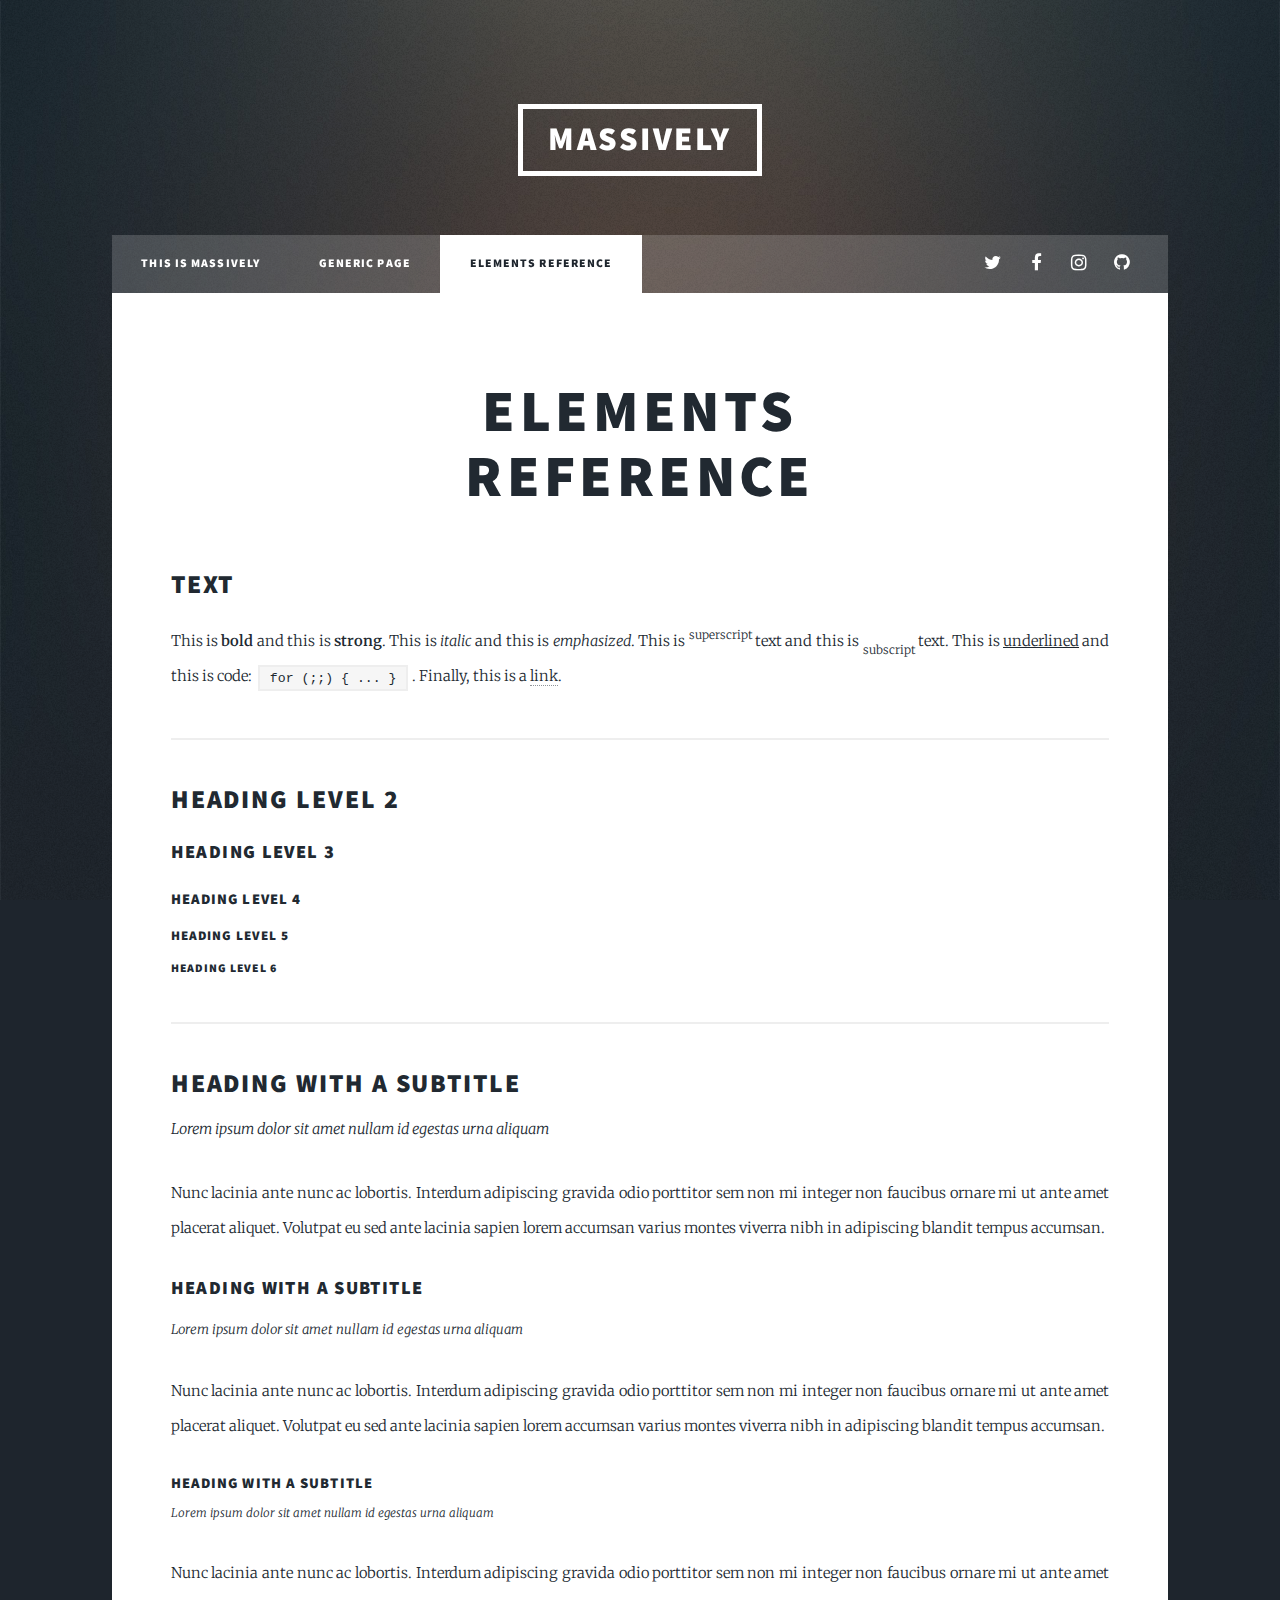
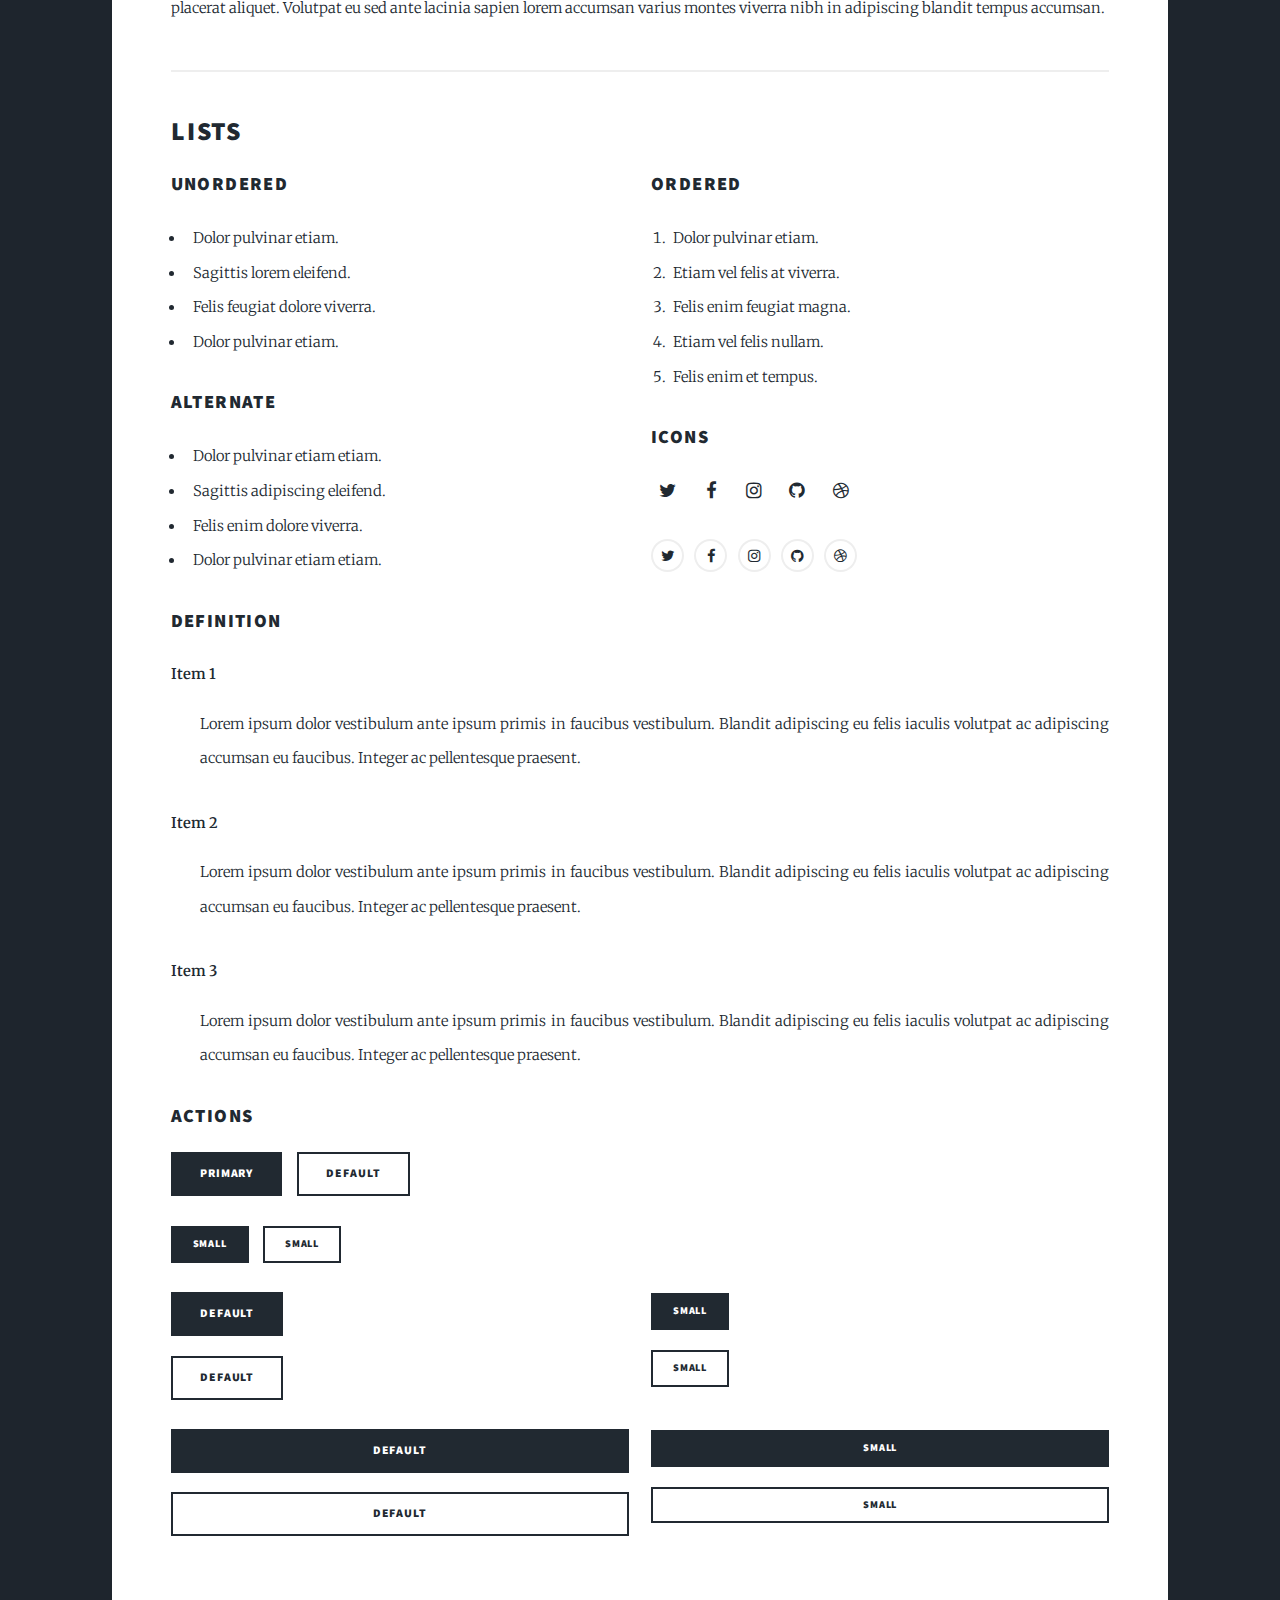
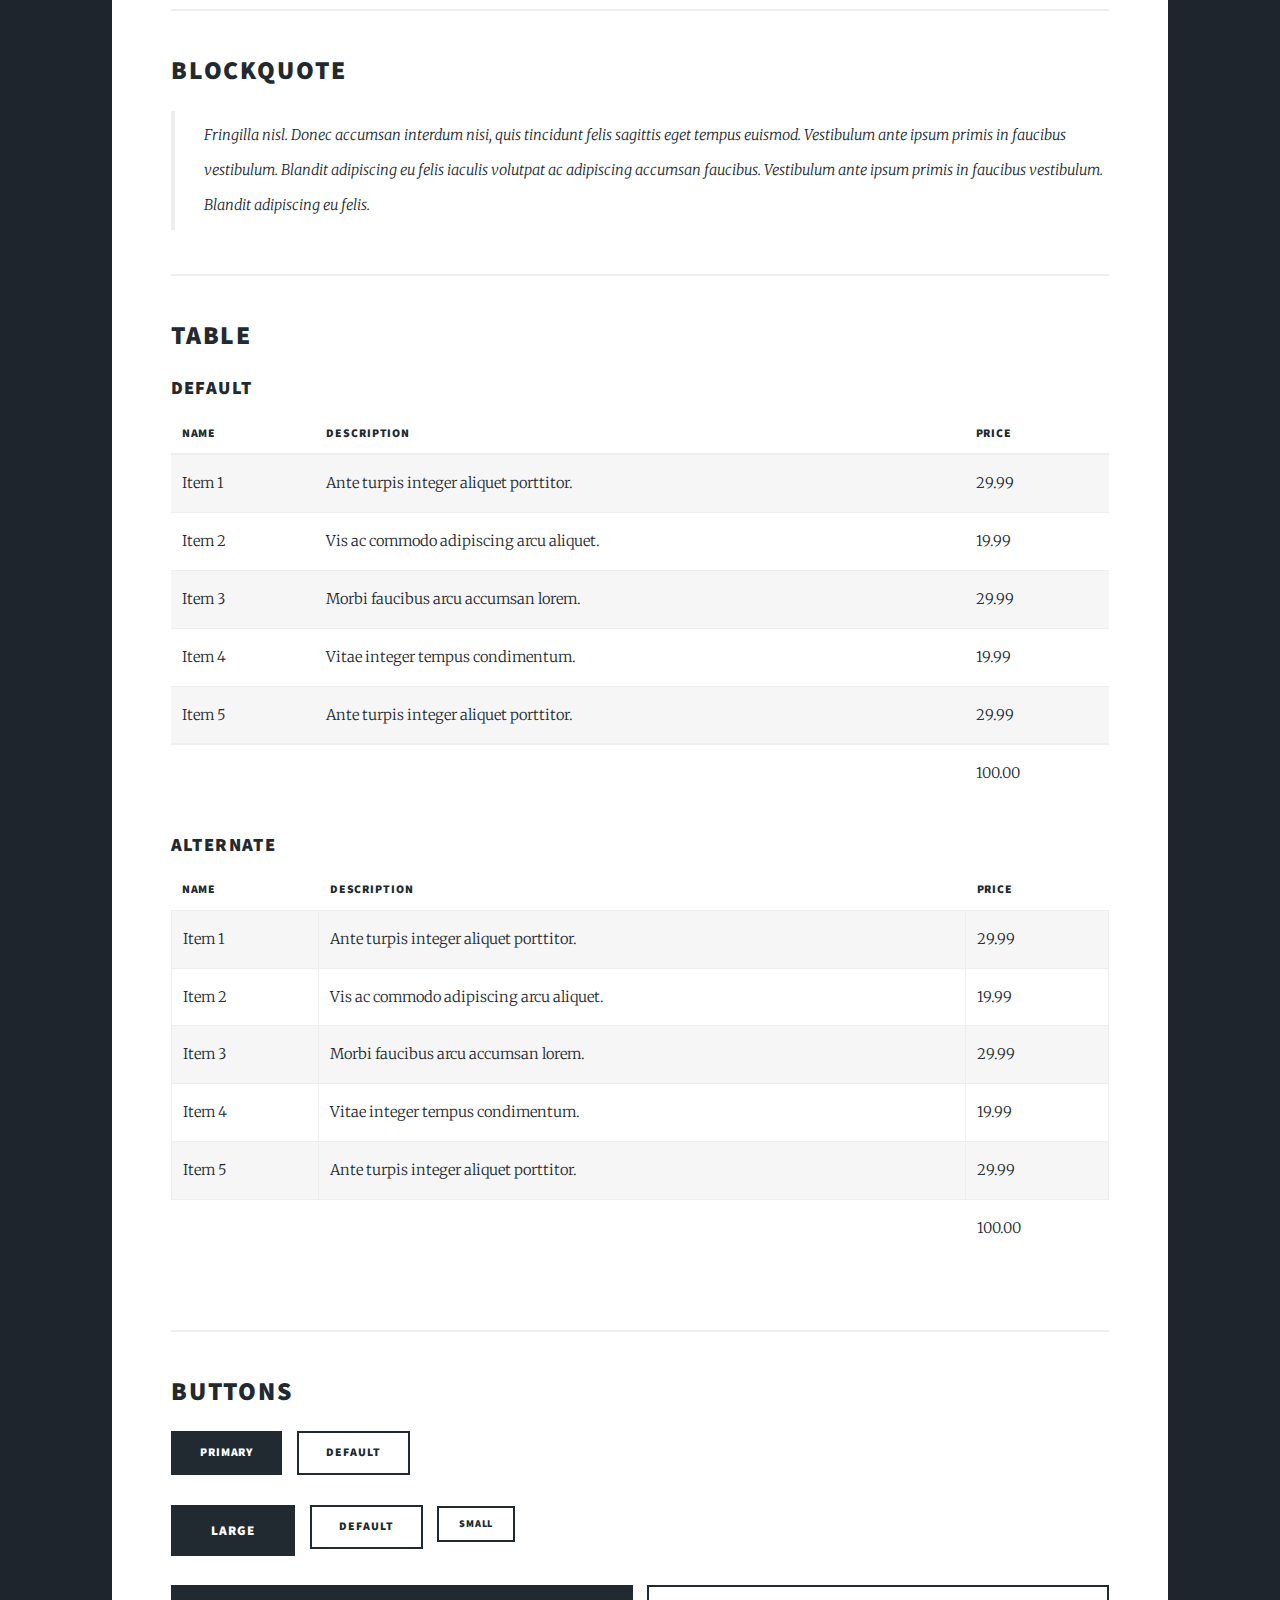
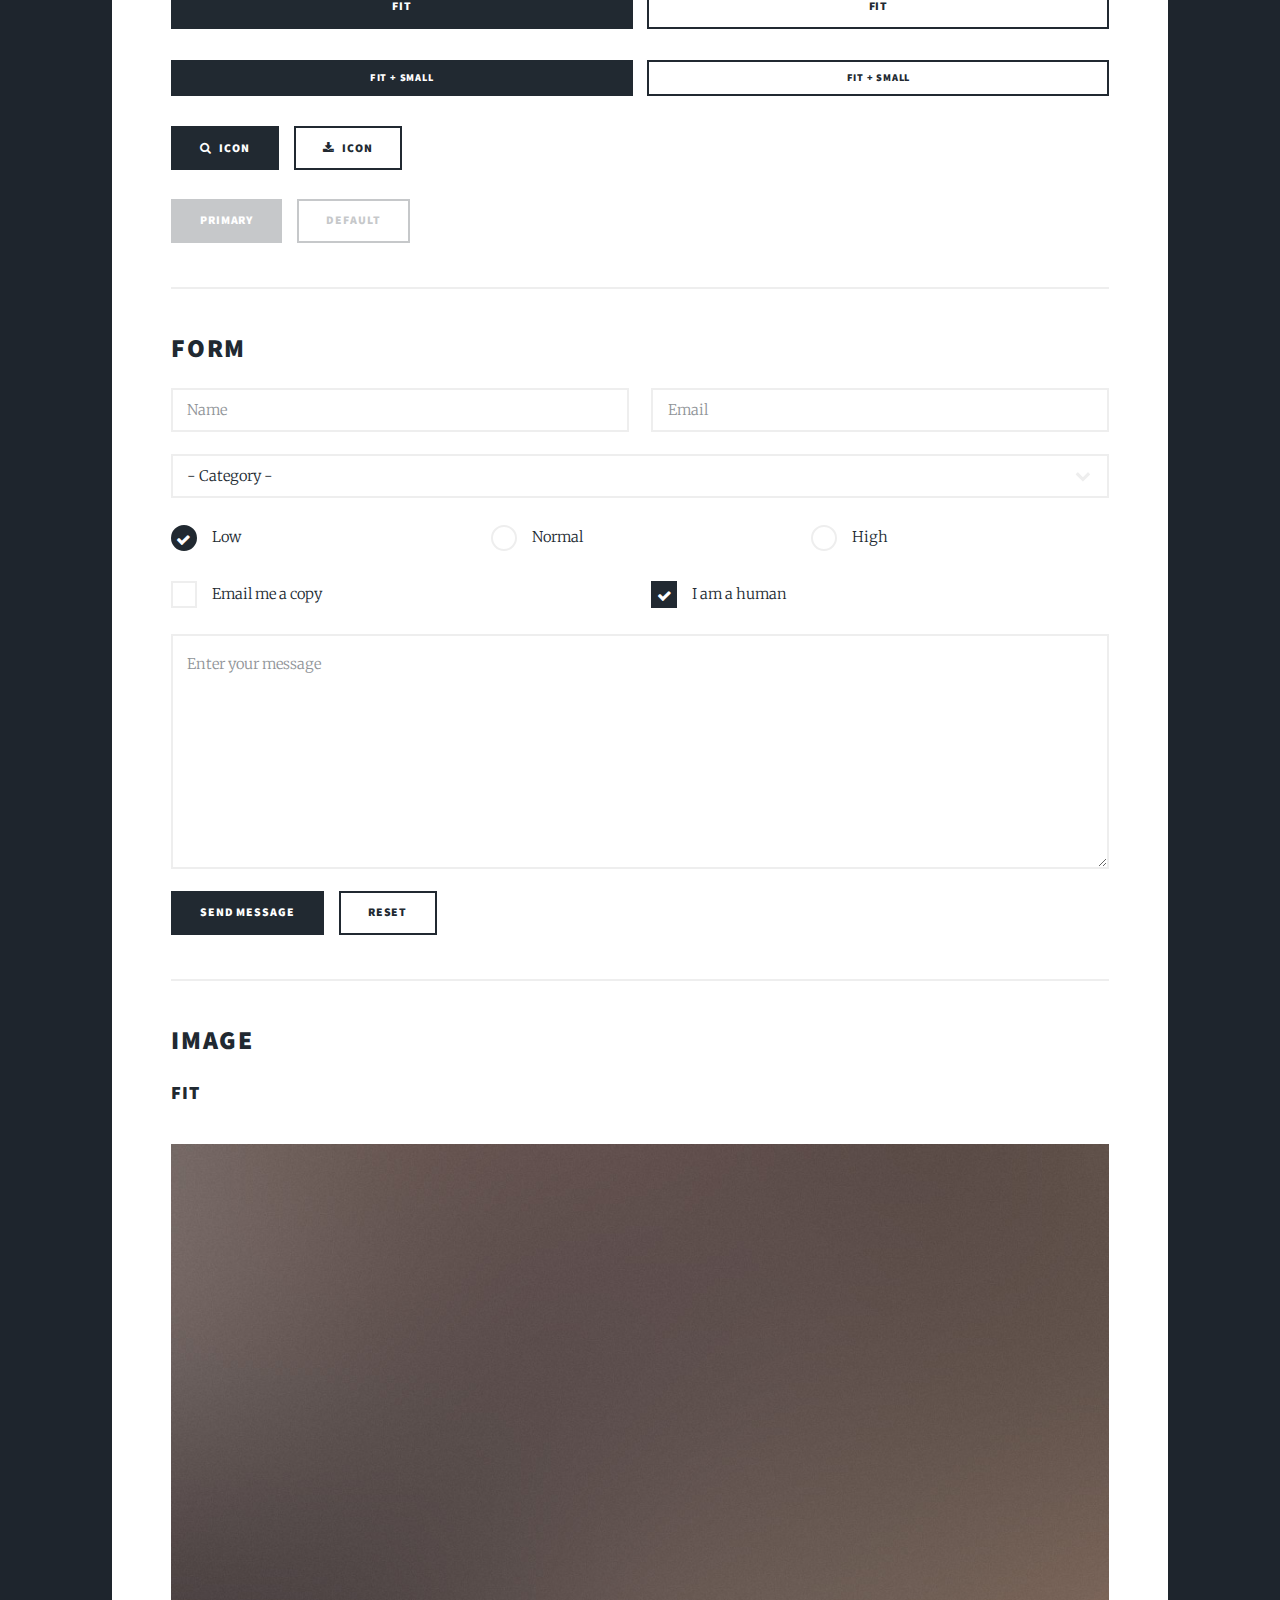
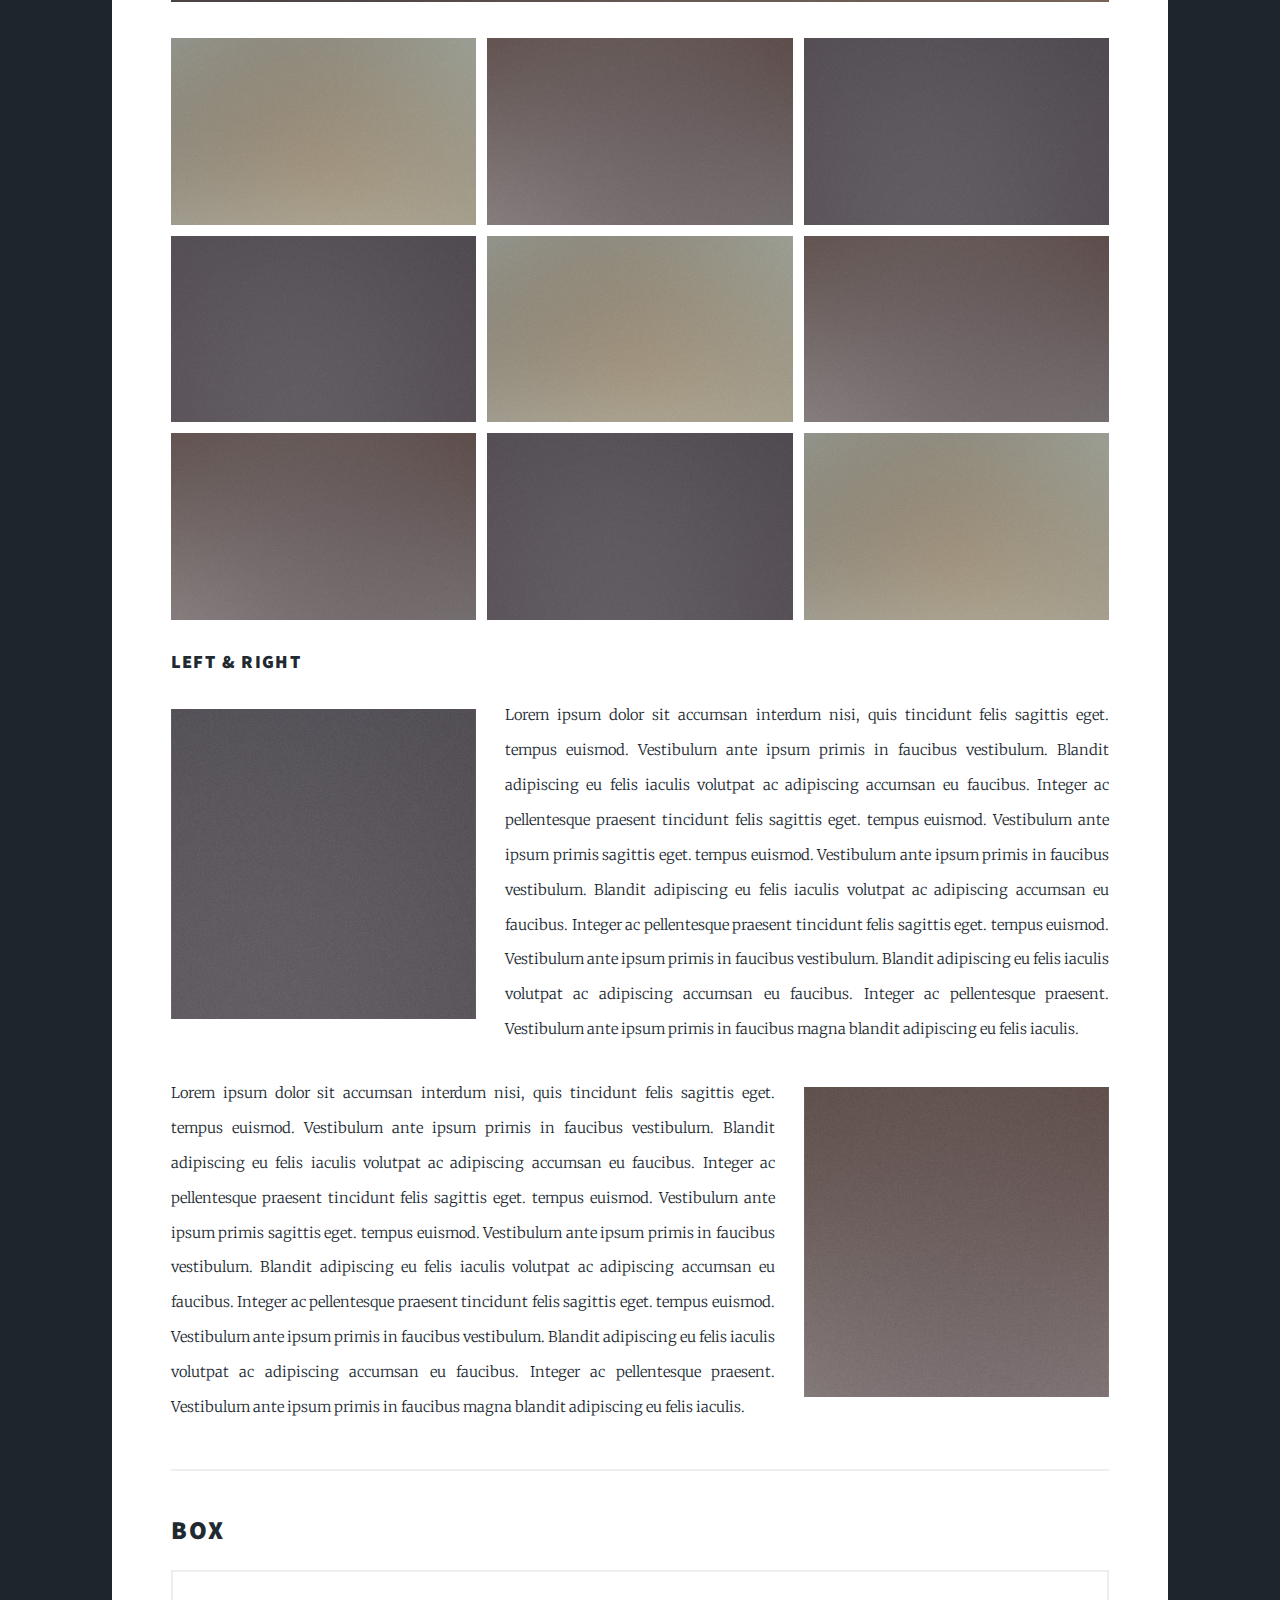
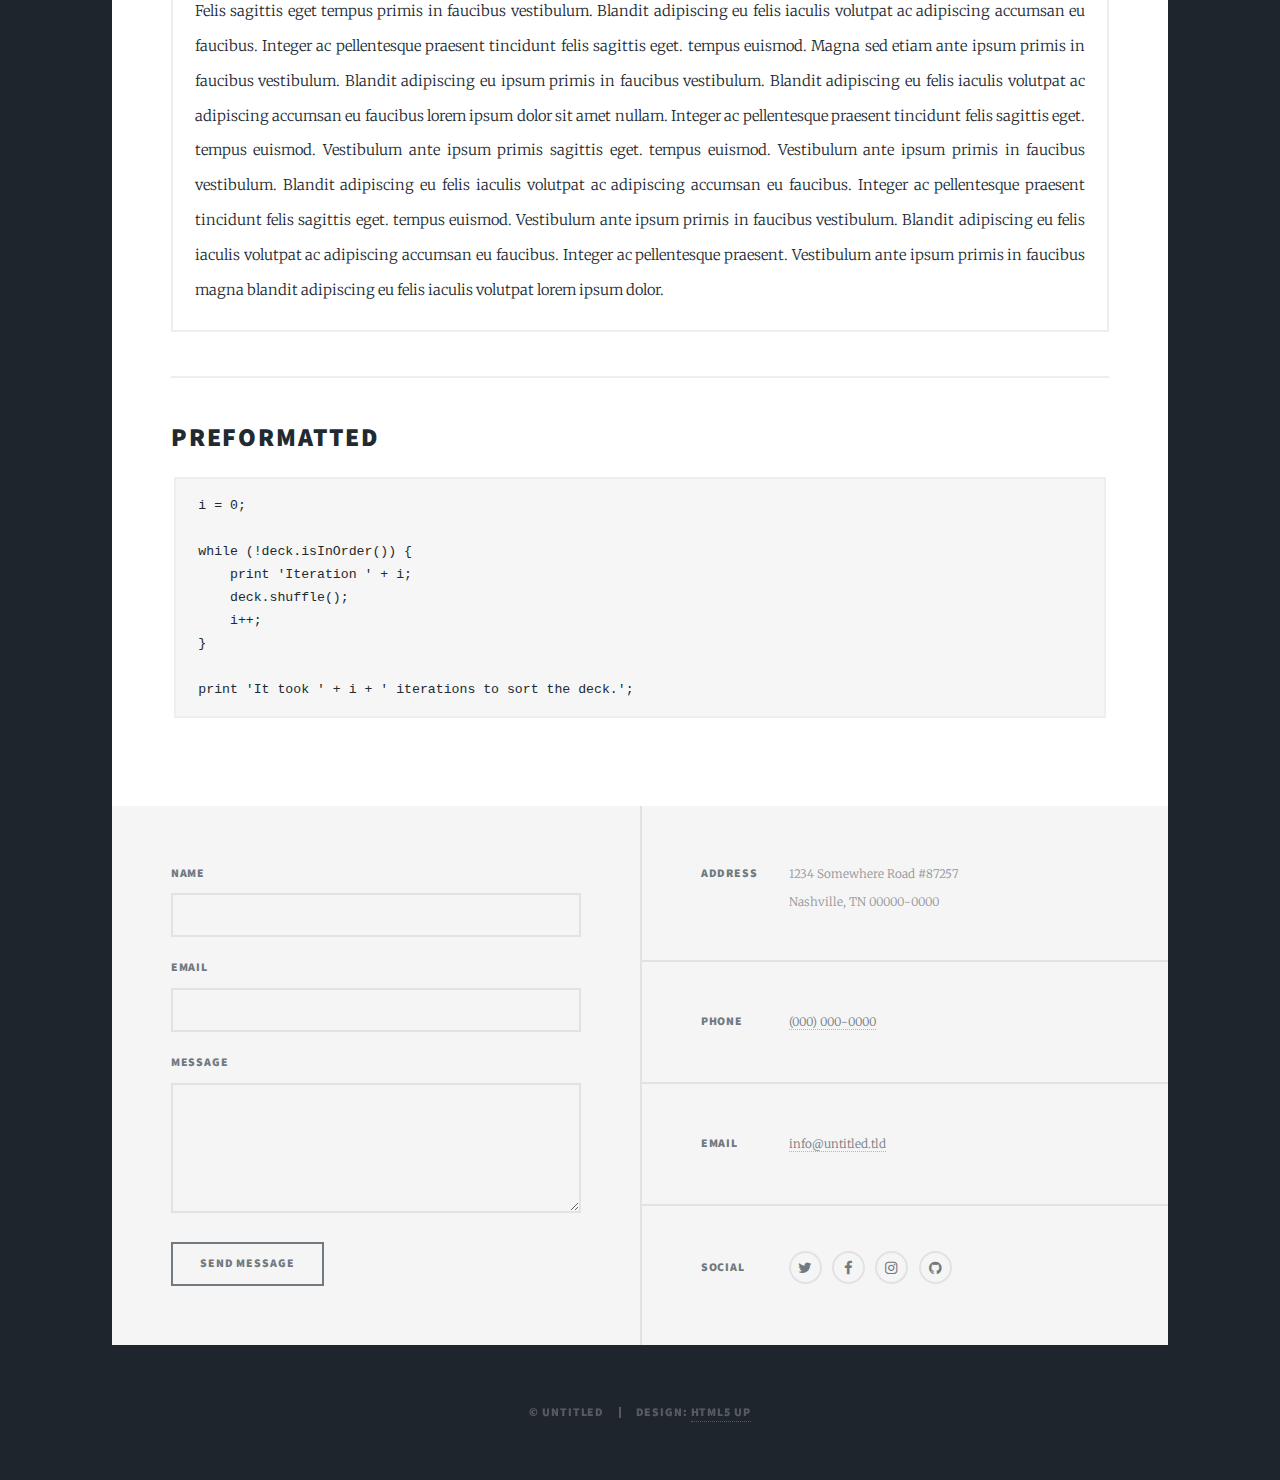
==== elements.html @ 4c7ebaf2 "Template" ====
<!DOCTYPE HTML>
<!--
	Massively by HTML5 UP
	html5up.net | @ajlkn
	Free for personal and commercial use under the CCA 3.0 license (html5up.net/license)
-->
<html>
	<head>
		<title>Elements Reference - Massively by HTML5 UP</title>
		<meta charset="utf-8" />
		<meta name="viewport" content="width=device-width, initial-scale=1, user-scalable=no" />
		<link rel="stylesheet" href="assets/css/main.css" />
		<noscript><link rel="stylesheet" href="assets/css/noscript.css" /></noscript>
	</head>
	<body class="is-preload">

		<!-- Wrapper -->
			<div id="wrapper">

				<!-- Header -->
					<header id="header">
						<a href="index.html" class="logo">Massively</a>
					</header>

				<!-- Nav -->
					<nav id="nav">
						<ul class="links">
							<li><a href="index.html">This is Massively</a></li>
							<li><a href="generic.html">Generic Page</a></li>
							<li class="active"><a href="elements.html">Elements Reference</a></li>
						</ul>
						<ul class="icons">
							<li><a href="#" class="icon fa-twitter"><span class="label">Twitter</span></a></li>
							<li><a href="#" class="icon fa-facebook"><span class="label">Facebook</span></a></li>
							<li><a href="#" class="icon fa-instagram"><span class="label">Instagram</span></a></li>
							<li><a href="#" class="icon fa-github"><span class="label">GitHub</span></a></li>
						</ul>
					</nav>

				<!-- Main -->
					<div id="main">

						<!-- Post -->
							<section class="post">
								<header class="major">
									<h1>Elements<br />
									Reference</h1>
								</header>

								<!-- Text stuff -->
									<h2>Text</h2>
									<p>This is <b>bold</b> and this is <strong>strong</strong>. This is <i>italic</i> and this is <em>emphasized</em>.
									This is <sup>superscript</sup> text and this is <sub>subscript</sub> text.
									This is <u>underlined</u> and this is code: <code>for (;;) { ... }</code>.
									Finally, this is a <a href="#">link</a>.</p>
									<hr />
									<h2>Heading Level 2</h2>
									<h3>Heading Level 3</h3>
									<h4>Heading Level 4</h4>
									<h5>Heading Level 5</h5>
									<h6>Heading Level 6</h6>
									<hr />
									<header>
										<h2>Heading with a Subtitle</h2>
										<p>Lorem ipsum dolor sit amet nullam id egestas urna aliquam</p>
									</header>
									<p>Nunc lacinia ante nunc ac lobortis. Interdum adipiscing gravida odio porttitor sem non mi integer non faucibus ornare mi ut ante amet placerat aliquet. Volutpat eu sed ante lacinia sapien lorem accumsan varius montes viverra nibh in adipiscing blandit tempus accumsan.</p>
									<header>
										<h3>Heading with a Subtitle</h3>
										<p>Lorem ipsum dolor sit amet nullam id egestas urna aliquam</p>
									</header>
									<p>Nunc lacinia ante nunc ac lobortis. Interdum adipiscing gravida odio porttitor sem non mi integer non faucibus ornare mi ut ante amet placerat aliquet. Volutpat eu sed ante lacinia sapien lorem accumsan varius montes viverra nibh in adipiscing blandit tempus accumsan.</p>
									<header>
										<h4>Heading with a Subtitle</h4>
										<p>Lorem ipsum dolor sit amet nullam id egestas urna aliquam</p>
									</header>
									<p>Nunc lacinia ante nunc ac lobortis. Interdum adipiscing gravida odio porttitor sem non mi integer non faucibus ornare mi ut ante amet placerat aliquet. Volutpat eu sed ante lacinia sapien lorem accumsan varius montes viverra nibh in adipiscing blandit tempus accumsan.</p>

									<hr />

								<!-- Lists -->
									<h2>Lists</h2>
									<div class="row">
										<div class="col-6 col-12-small">

											<h3>Unordered</h3>
											<ul>
												<li>Dolor pulvinar etiam.</li>
												<li>Sagittis lorem eleifend.</li>
												<li>Felis feugiat dolore viverra.</li>
												<li>Dolor pulvinar etiam.</li>
											</ul>

											<h3>Alternate</h3>
											<ul class="alt">
												<li>Dolor pulvinar etiam etiam.</li>
												<li>Sagittis adipiscing eleifend.</li>
												<li>Felis enim dolore viverra.</li>
												<li>Dolor pulvinar etiam etiam.</li>
											</ul>

										</div>
										<div class="col-6 col-12-small">

											<h3>Ordered</h3>
											<ol>
												<li>Dolor pulvinar etiam.</li>
												<li>Etiam vel felis at viverra.</li>
												<li>Felis enim feugiat magna.</li>
												<li>Etiam vel felis nullam.</li>
												<li>Felis enim et tempus.</li>
											</ol>

											<h3>Icons</h3>
											<ul class="icons">
												<li><a href="#" class="icon fa-twitter"><span class="label">Twitter</span></a></li>
												<li><a href="#" class="icon fa-facebook"><span class="label">Facebook</span></a></li>
												<li><a href="#" class="icon fa-instagram"><span class="label">Instagram</span></a></li>
												<li><a href="#" class="icon fa-github"><span class="label">Github</span></a></li>
												<li><a href="#" class="icon fa-dribbble"><span class="label">Dribbble</span></a></li>
											</ul>
											<ul class="icons alt">
												<li><a href="#" class="icon alt fa-twitter"><span class="label">Twitter</span></a></li>
												<li><a href="#" class="icon alt fa-facebook"><span class="label">Facebook</span></a></li>
												<li><a href="#" class="icon alt fa-instagram"><span class="label">Instagram</span></a></li>
												<li><a href="#" class="icon alt fa-github"><span class="label">Github</span></a></li>
												<li><a href="#" class="icon alt fa-dribbble"><span class="label">Dribbble</span></a></li>
											</ul>

										</div>
									</div>
									<h3>Definition</h3>
									<dl>
										<dt>Item 1</dt>
										<dd>
											<p>Lorem ipsum dolor vestibulum ante ipsum primis in faucibus vestibulum. Blandit adipiscing eu felis iaculis volutpat ac adipiscing accumsan eu faucibus. Integer ac pellentesque praesent.</p>
										</dd>
										<dt>Item 2</dt>
										<dd>
											<p>Lorem ipsum dolor vestibulum ante ipsum primis in faucibus vestibulum. Blandit adipiscing eu felis iaculis volutpat ac adipiscing accumsan eu faucibus. Integer ac pellentesque praesent.</p>
										</dd>
										<dt>Item 3</dt>
										<dd>
											<p>Lorem ipsum dolor vestibulum ante ipsum primis in faucibus vestibulum. Blandit adipiscing eu felis iaculis volutpat ac adipiscing accumsan eu faucibus. Integer ac pellentesque praesent.</p>
										</dd>
									</dl>

									<h3>Actions</h3>
									<ul class="actions">
										<li><a href="#" class="button primary">Primary</a></li>
										<li><a href="#" class="button">Default</a></li>
									</ul>
									<ul class="actions small">
										<li><a href="#" class="button primary small">Small</a></li>
										<li><a href="#" class="button small">Small</a></li>
									</ul>
									<div class="row">
										<div class="col-6 col-12-small">
											<ul class="actions stacked">
												<li><a href="#" class="button primary">Default</a></li>
												<li><a href="#" class="button">Default</a></li>
											</ul>
										</div>
										<div class="col-6 col-12-small">
											<ul class="actions stacked">
												<li><a href="#" class="button primary small">Small</a></li>
												<li><a href="#" class="button small">Small</a></li>
											</ul>
										</div>
									</div>
									<div class="row">
										<div class="col-6 col-12-small">
											<ul class="actions stacked">
												<li><a href="#" class="button primary fit">Default</a></li>
												<li><a href="#" class="button fit">Default</a></li>
											</ul>
										</div>
										<div class="col-6 col-12-small">
											<ul class="actions stacked">
												<li><a href="#" class="button primary small fit">Small</a></li>
												<li><a href="#" class="button small fit">Small</a></li>
											</ul>
										</div>
									</div>

									<hr />

								<!-- Blockquote -->
									<h2>Blockquote</h2>
									<blockquote>Fringilla nisl. Donec accumsan interdum nisi, quis tincidunt felis sagittis eget tempus euismod. Vestibulum ante ipsum primis in faucibus vestibulum. Blandit adipiscing eu felis iaculis volutpat ac adipiscing accumsan faucibus. Vestibulum ante ipsum primis in faucibus vestibulum. Blandit adipiscing eu felis.</blockquote>

									<hr />

								<!-- Table -->
									<h2>Table</h2>

									<h3>Default</h3>
									<div class="table-wrapper">
										<table>
											<thead>
												<tr>
													<th>Name</th>
													<th>Description</th>
													<th>Price</th>
												</tr>
											</thead>
											<tbody>
												<tr>
													<td>Item 1</td>
													<td>Ante turpis integer aliquet porttitor.</td>
													<td>29.99</td>
												</tr>
												<tr>
													<td>Item 2</td>
													<td>Vis ac commodo adipiscing arcu aliquet.</td>
													<td>19.99</td>
												</tr>
												<tr>
													<td>Item 3</td>
													<td> Morbi faucibus arcu accumsan lorem.</td>
													<td>29.99</td>
												</tr>
												<tr>
													<td>Item 4</td>
													<td>Vitae integer tempus condimentum.</td>
													<td>19.99</td>
												</tr>
												<tr>
													<td>Item 5</td>
													<td>Ante turpis integer aliquet porttitor.</td>
													<td>29.99</td>
												</tr>
											</tbody>
											<tfoot>
												<tr>
													<td colspan="2"></td>
													<td>100.00</td>
												</tr>
											</tfoot>
										</table>
									</div>

									<h3>Alternate</h3>
									<div class="table-wrapper">
										<table class="alt">
											<thead>
												<tr>
													<th>Name</th>
													<th>Description</th>
													<th>Price</th>
												</tr>
											</thead>
											<tbody>
												<tr>
													<td>Item 1</td>
													<td>Ante turpis integer aliquet porttitor.</td>
													<td>29.99</td>
												</tr>
												<tr>
													<td>Item 2</td>
													<td>Vis ac commodo adipiscing arcu aliquet.</td>
													<td>19.99</td>
												</tr>
												<tr>
													<td>Item 3</td>
													<td> Morbi faucibus arcu accumsan lorem.</td>
													<td>29.99</td>
												</tr>
												<tr>
													<td>Item 4</td>
													<td>Vitae integer tempus condimentum.</td>
													<td>19.99</td>
												</tr>
												<tr>
													<td>Item 5</td>
													<td>Ante turpis integer aliquet porttitor.</td>
													<td>29.99</td>
												</tr>
											</tbody>
											<tfoot>
												<tr>
													<td colspan="2"></td>
													<td>100.00</td>
												</tr>
											</tfoot>
										</table>
									</div>

									<hr />

								<!-- Buttons -->
									<h2>Buttons</h2>
									<ul class="actions">
										<li><a href="#" class="button primary">Primary</a></li>
										<li><a href="#" class="button">Default</a></li>
									</ul>
									<ul class="actions">
										<li><a href="#" class="button primary large">Large</a></li>
										<li><a href="#" class="button">Default</a></li>
										<li><a href="#" class="button small">Small</a></li>
									</ul>
									<ul class="actions fit">
										<li><a href="#" class="button primary fit">Fit</a></li>
										<li><a href="#" class="button fit">Fit</a></li>
									</ul>
									<ul class="actions fit small">
										<li><a href="#" class="button primary fit small">Fit + Small</a></li>
										<li><a href="#" class="button fit small">Fit + Small</a></li>
									</ul>
									<ul class="actions">
										<li><a href="#" class="button primary icon fa-search">Icon</a></li>
										<li><a href="#" class="button icon fa-download">Icon</a></li>
									</ul>
									<ul class="actions">
										<li><span class="button primary disabled">Primary</span></li>
										<li><span class="button disabled">Default</span></li>
									</ul>

									<hr />

								<!-- Form -->
									<h2>Form</h2>

									<form method="post" action="#">
										<div class="row gtr-uniform">
											<div class="col-6 col-12-xsmall">
												<input type="text" name="demo-name" id="demo-name" value="" placeholder="Name" />
											</div>
											<div class="col-6 col-12-xsmall">
												<input type="email" name="demo-email" id="demo-email" value="" placeholder="Email" />
											</div>
											<!-- Break -->
											<div class="col-12">
												<select name="demo-category" id="demo-category">
													<option value="">- Category -</option>
													<option value="1">Manufacturing</option>
													<option value="1">Shipping</option>
													<option value="1">Administration</option>
													<option value="1">Human Resources</option>
												</select>
											</div>
											<!-- Break -->
											<div class="col-4 col-12-small">
												<input type="radio" id="demo-priority-low" name="demo-priority" checked>
												<label for="demo-priority-low">Low</label>
											</div>
											<div class="col-4 col-12-small">
												<input type="radio" id="demo-priority-normal" name="demo-priority">
												<label for="demo-priority-normal">Normal</label>
											</div>
											<div class="col-4 col-12-small">
												<input type="radio" id="demo-priority-high" name="demo-priority">
												<label for="demo-priority-high">High</label>
											</div>
											<!-- Break -->
											<div class="col-6 col-12-small">
												<input type="checkbox" id="demo-copy" name="demo-copy">
												<label for="demo-copy">Email me a copy</label>
											</div>
											<div class="col-6 col-12-small">
												<input type="checkbox" id="demo-human" name="demo-human" checked>
												<label for="demo-human">I am a human</label>
											</div>
											<!-- Break -->
											<div class="col-12">
												<textarea name="demo-message" id="demo-message" placeholder="Enter your message" rows="6"></textarea>
											</div>
											<!-- Break -->
											<div class="col-12">
												<ul class="actions">
													<li><input type="submit" value="Send Message" class="primary" /></li>
													<li><input type="reset" value="Reset" /></li>
												</ul>
											</div>
										</div>
									</form>

									<hr />

								<!-- Image -->
									<h2>Image</h2>

									<h3>Fit</h3>
									<span class="image fit"><img src="images/pic01.jpg" alt="" /></span>
									<div class="box alt">
										<div class="row gtr-50 gtr-uniform">
											<div class="col-4"><span class="image fit"><img src="images/pic02.jpg" alt="" /></span></div>
											<div class="col-4"><span class="image fit"><img src="images/pic03.jpg" alt="" /></span></div>
											<div class="col-4"><span class="image fit"><img src="images/pic04.jpg" alt="" /></span></div>
											<!-- Break -->
											<div class="col-4"><span class="image fit"><img src="images/pic04.jpg" alt="" /></span></div>
											<div class="col-4"><span class="image fit"><img src="images/pic02.jpg" alt="" /></span></div>
											<div class="col-4"><span class="image fit"><img src="images/pic03.jpg" alt="" /></span></div>
											<!-- Break -->
											<div class="col-4"><span class="image fit"><img src="images/pic03.jpg" alt="" /></span></div>
											<div class="col-4"><span class="image fit"><img src="images/pic04.jpg" alt="" /></span></div>
											<div class="col-4"><span class="image fit"><img src="images/pic02.jpg" alt="" /></span></div>
										</div>
									</div>

									<h3>Left &amp; Right</h3>
									<p><span class="image left"><img src="images/pic08.jpg" alt="" /></span>Lorem ipsum dolor sit accumsan interdum nisi, quis tincidunt felis sagittis eget. tempus euismod. Vestibulum ante ipsum primis in faucibus vestibulum. Blandit adipiscing eu felis iaculis volutpat ac adipiscing accumsan eu faucibus. Integer ac pellentesque praesent tincidunt felis sagittis eget. tempus euismod. Vestibulum ante ipsum primis sagittis eget. tempus euismod. Vestibulum ante ipsum primis in faucibus vestibulum. Blandit adipiscing eu felis iaculis volutpat ac adipiscing accumsan eu faucibus. Integer ac pellentesque praesent tincidunt felis sagittis eget. tempus euismod. Vestibulum ante ipsum primis in faucibus vestibulum. Blandit adipiscing eu felis iaculis volutpat ac adipiscing accumsan eu faucibus. Integer ac pellentesque praesent. Vestibulum ante ipsum primis in faucibus magna blandit adipiscing eu felis iaculis.</p>
									<p><span class="image right"><img src="images/pic09.jpg" alt="" /></span>Lorem ipsum dolor sit accumsan interdum nisi, quis tincidunt felis sagittis eget. tempus euismod. Vestibulum ante ipsum primis in faucibus vestibulum. Blandit adipiscing eu felis iaculis volutpat ac adipiscing accumsan eu faucibus. Integer ac pellentesque praesent tincidunt felis sagittis eget. tempus euismod. Vestibulum ante ipsum primis sagittis eget. tempus euismod. Vestibulum ante ipsum primis in faucibus vestibulum. Blandit adipiscing eu felis iaculis volutpat ac adipiscing accumsan eu faucibus. Integer ac pellentesque praesent tincidunt felis sagittis eget. tempus euismod. Vestibulum ante ipsum primis in faucibus vestibulum. Blandit adipiscing eu felis iaculis volutpat ac adipiscing accumsan eu faucibus. Integer ac pellentesque praesent. Vestibulum ante ipsum primis in faucibus magna blandit adipiscing eu felis iaculis.</p>

									<hr />

								<!-- Box -->
									<h2>Box</h2>
									<div class="box">
										<p>Felis sagittis eget tempus primis in faucibus vestibulum. Blandit adipiscing eu felis iaculis volutpat ac adipiscing accumsan eu faucibus. Integer ac pellentesque praesent tincidunt felis sagittis eget. tempus euismod. Magna sed etiam ante ipsum primis in faucibus vestibulum. Blandit adipiscing eu ipsum primis in faucibus vestibulum. Blandit adipiscing eu felis iaculis volutpat ac adipiscing accumsan eu faucibus lorem ipsum dolor sit amet nullam. Integer ac pellentesque praesent tincidunt felis sagittis eget. tempus euismod. Vestibulum ante ipsum primis sagittis eget. tempus euismod. Vestibulum ante ipsum primis in faucibus vestibulum. Blandit adipiscing eu felis iaculis volutpat ac adipiscing accumsan eu faucibus. Integer ac pellentesque praesent tincidunt felis sagittis eget. tempus euismod. Vestibulum ante ipsum primis in faucibus vestibulum. Blandit adipiscing eu felis iaculis volutpat ac adipiscing accumsan eu faucibus. Integer ac pellentesque praesent. Vestibulum ante ipsum primis in faucibus magna blandit adipiscing eu felis iaculis volutpat lorem ipsum dolor.</p>
									</div>

									<hr />

								<!-- Preformatted Code -->
									<h2>Preformatted</h2>
									<pre><code>i = 0;

while (!deck.isInOrder()) {
    print 'Iteration ' + i;
    deck.shuffle();
    i++;
}

print 'It took ' + i + ' iterations to sort the deck.';
</code></pre>

							</section>

					</div>

				<!-- Footer -->
					<footer id="footer">
						<section>
							<form method="post" action="#">
								<div class="fields">
									<div class="field">
										<label for="name">Name</label>
										<input type="text" name="name" id="name" />
									</div>
									<div class="field">
										<label for="email">Email</label>
										<input type="text" name="email" id="email" />
									</div>
									<div class="field">
										<label for="message">Message</label>
										<textarea name="message" id="message" rows="3"></textarea>
									</div>
								</div>
								<ul class="actions">
									<li><input type="submit" value="Send Message" /></li>
								</ul>
							</form>
						</section>
						<section class="split contact">
							<section class="alt">
								<h3>Address</h3>
								<p>1234 Somewhere Road #87257<br />
								Nashville, TN 00000-0000</p>
							</section>
							<section>
								<h3>Phone</h3>
								<p><a href="#">(000) 000-0000</a></p>
							</section>
							<section>
								<h3>Email</h3>
								<p><a href="#">info@untitled.tld</a></p>
							</section>
							<section>
								<h3>Social</h3>
								<ul class="icons alt">
									<li><a href="#" class="icon alt fa-twitter"><span class="label">Twitter</span></a></li>
									<li><a href="#" class="icon alt fa-facebook"><span class="label">Facebook</span></a></li>
									<li><a href="#" class="icon alt fa-instagram"><span class="label">Instagram</span></a></li>
									<li><a href="#" class="icon alt fa-github"><span class="label">GitHub</span></a></li>
								</ul>
							</section>
						</section>
					</footer>

				<!-- Copyright -->
					<div id="copyright">
						<ul><li>&copy; Untitled</li><li>Design: <a href="https://html5up.net">HTML5 UP</a></li></ul>
					</div>

			</div>

		<!-- Scripts -->
			<script src="assets/js/jquery.min.js"></script>
			<script src="assets/js/jquery.scrollex.min.js"></script>
			<script src="assets/js/jquery.scrolly.min.js"></script>
			<script src="assets/js/browser.min.js"></script>
			<script src="assets/js/breakpoints.min.js"></script>
			<script src="assets/js/util.js"></script>
			<script src="assets/js/main.js"></script>

	</body>
</html>
---- assets/css/main.css ----
@import url(font-awesome.min.css);
@import url("https://fonts.googleapis.com/css?family=Merriweather:300,700,300italic,700italic|Source+Sans+Pro:900");

/*
	Massively by HTML5 UP
	html5up.net | @ajlkn
	Free for personal and commercial use under the CCA 3.0 license (html5up.net/license)
*/

html, body, div, span, applet, object,
iframe, h1, h2, h3, h4, h5, h6, p, blockquote,
pre, a, abbr, acronym, address, big, cite,
code, del, dfn, em, img, ins, kbd, q, s, samp,
small, strike, strong, sub, sup, tt, var, b,
u, i, center, dl, dt, dd, ol, ul, li, fieldset,
form, label, legend, table, caption, tbody,
tfoot, thead, tr, th, td, article, aside,
canvas, details, embed, figure, figcaption,
footer, header, hgroup, menu, nav, output, ruby,
section, summary, time, mark, audio, video {
	margin: 0;
	padding: 0;
	border: 0;
	font-size: 100%;
	font: inherit;
	vertical-align: baseline;}

article, aside, details, figcaption, figure,
footer, header, hgroup, menu, nav, section {
	display: block;}

body {
	line-height: 1;
}

ol, ul {
	list-style: none;
}

blockquote, q {
	quotes: none;
}

	blockquote:before, blockquote:after, q:before, q:after {
		content: '';
		content: none;
	}

table {
	border-collapse: collapse;
	border-spacing: 0;
}

body {
	-webkit-text-size-adjust: none;
}

mark {
	background-color: transparent;
	color: inherit;
}

input::-moz-focus-inner {
	border: 0;
	padding: 0;
}

input, select, textarea {
	-moz-appearance: none;
	-webkit-appearance: none;
	-ms-appearance: none;
	appearance: none;
}

/* Basic */

	@-ms-viewport {
		width: device-width;
	}

	body {
		-ms-overflow-style: scrollbar;
	}

	@media screen and (max-width: 480px) {

		html, body {
			min-width: 320px;
		}

	}

	html {
		box-sizing: border-box;
	}

	*, *:before, *:after {
		box-sizing: inherit;
	}

	body {
		background-color: #1e252d;
	}

		body.is-preload *, body.is-preload *:before, body.is-preload *:after {
			-moz-animation: none !important;
			-webkit-animation: none !important;
			-ms-animation: none !important;
			animation: none !important;
			-moz-transition: none !important;
			-webkit-transition: none !important;
			-ms-transition: none !important;
			transition: none !important;
		}

/* Type */

	html {
		font-size: 16pt;
	}

		@media screen and (max-width: 1680px) {

			html {
				font-size: 12pt;
			}

		}

		@media screen and (max-width: 1280px) {

			html {
				font-size: 11pt;
			}

		}

		@media screen and (max-width: 360px) {

			html {
				font-size: 10pt;
			}

		}

	body {
		color: #212931;
	}

	body, input, select, textarea {
		font-family: "Merriweather", Georgia, serif;
		font-weight: 300;
		font-size: 1rem;
		line-height: 2.375;
	}

	a {
		-moz-transition: color 0.2s ease-in-out, background-color 0.2s ease-in-out, border-color 0.2s ease-in-out, box-shadow 0.2s ease-in-out;
		-webkit-transition: color 0.2s ease-in-out, background-color 0.2s ease-in-out, border-color 0.2s ease-in-out, box-shadow 0.2s ease-in-out;
		-ms-transition: color 0.2s ease-in-out, background-color 0.2s ease-in-out, border-color 0.2s ease-in-out, box-shadow 0.2s ease-in-out;
		transition: color 0.2s ease-in-out, background-color 0.2s ease-in-out, border-color 0.2s ease-in-out, box-shadow 0.2s ease-in-out;
		border-bottom: dotted 1px;
		text-decoration: none;
	}

		a:hover {
			border-bottom-color: transparent;
		}

	strong, b {
		font-weight: 600;
	}

	em, i {
		font-style: italic;
	}

	p {
		text-align: justify;
		margin: 0 0 2rem 0;
	}

	h1, h2, h3, h4, h5, h6 {
		font-family: "Source Sans Pro", Helvetica, sans-serif;
		font-weight: 900;
		line-height: 1.5;
		letter-spacing: 0.075em;
		text-transform: uppercase;
		margin: 0 0 1rem 0;
	}

		h1 a, h2 a, h3 a, h4 a, h5 a, h6 a {
			border-bottom: 0;
			color: inherit;
			text-decoration: none;
		}

	h1 {
		font-size: 4rem;
		line-height: 1.1;
		margin: 0 0 2rem 0;
	}

	h2 {
		font-size: 1.75rem;
		line-height: 1.3;
		margin: 0 0 1.5rem 0;
	}

	h3 {
		font-size: 1.25rem;
		margin: 0 0 1.5rem 0;
	}

	h4 {
		font-size: 1rem;
	}

	h5 {
		font-size: 0.9rem;
	}

	h6 {
		font-size: 0.8rem;
	}

	sub {
		font-size: 0.8rem;
		position: relative;
		top: 0.5rem;
	}

	sup {
		font-size: 0.8rem;
		position: relative;
		top: -0.5rem;
	}

	blockquote {
		border-left: solid 4px;
		font-style: italic;
		margin: 0 0 2rem 0;
		padding: 0.5rem 0 0.5rem 2rem;
	}

	code {
		border: solid 2px;
		font-family: "Courier New", monospace;
		font-size: 0.9rem;
		margin: 0 0.25rem;
		padding: 0.25rem 0.65rem;
	}

	pre {
		-webkit-overflow-scrolling: touch;
		font-family: "Courier New", monospace;
		font-size: 0.9rem;
		margin: 0 0 2rem 0;
	}

		pre code {
			display: block;
			line-height: 1.75;
			padding: 1rem 1.5rem;
			overflow-x: auto;
		}

	hr {
		border: 0;
		border-bottom: solid 2px;
		margin: 3rem 0;
	}

		hr.major {
			margin: 5rem 0;
		}

	.align-left {
		text-align: left;
	}

	.align-center {
		text-align: center;
	}

	.align-right {
		text-align: right;
	}

	input, select, textarea {
		color: #212931;
	}

	a {
		color: #212931;
		border-bottom-color: rgba(33, 41, 49, 0.5);
	}

		a:hover {
			border-bottom-color: transparent;
			color: #18bfef !important;
		}

	strong, b {
		color: #212931;
	}

	h1, h2, h3, h4, h5, h6 {
		color: #212931;
	}

	blockquote {
		border-left-color: #eeeeee;
	}

	code {
		background: rgba(220, 220, 220, 0.25);
		border-color: #eeeeee;
	}

	hr {
		border-bottom-color: #eeeeee;
	}

/* Row */

	.row {
		display: flex;
		flex-wrap: wrap;
		box-sizing: border-box;
		align-items: stretch;
	}

		.row > * {
			box-sizing: border-box;
		}

		.row.gtr-uniform > * > :last-child {
			margin-bottom: 0;
		}

		.row.aln-left {
			justify-content: flex-start;
		}

		.row.aln-center {
			justify-content: center;
		}

		.row.aln-right {
			justify-content: flex-end;
		}

		.row.aln-top {
			align-items: flex-start;
		}

		.row.aln-middle {
			align-items: center;
		}

		.row.aln-bottom {
			align-items: flex-end;
		}

		.row > .imp {
			order: -1;
		}

		.row > .col-1 {
			width: 8.3333333333%;
		}

		.row > .off-1 {
			margin-left: 8.3333333333%;
		}

		.row > .col-2 {
			width: 16.6666666667%;
		}

		.row > .off-2 {
			margin-left: 16.6666666667%;
		}

		.row > .col-3 {
			width: 25%;
		}

		.row > .off-3 {
			margin-left: 25%;
		}

		.row > .col-4 {
			width: 33.3333333333%;
		}

		.row > .off-4 {
			margin-left: 33.3333333333%;
		}

		.row > .col-5 {
			width: 41.6666666667%;
		}

		.row > .off-5 {
			margin-left: 41.6666666667%;
		}

		.row > .col-6 {
			width: 50%;
		}

		.row > .off-6 {
			margin-left: 50%;
		}

		.row > .col-7 {
			width: 58.3333333333%;
		}

		.row > .off-7 {
			margin-left: 58.3333333333%;
		}

		.row > .col-8 {
			width: 66.6666666667%;
		}

		.row > .off-8 {
			margin-left: 66.6666666667%;
		}

		.row > .col-9 {
			width: 75%;
		}

		.row > .off-9 {
			margin-left: 75%;
		}

		.row > .col-10 {
			width: 83.3333333333%;
		}

		.row > .off-10 {
			margin-left: 83.3333333333%;
		}

		.row > .col-11 {
			width: 91.6666666667%;
		}

		.row > .off-11 {
			margin-left: 91.6666666667%;
		}

		.row > .col-12 {
			width: 100%;
		}

		.row > .off-12 {
			margin-left: 100%;
		}

		.row.gtr-0 {
			margin-top: 0;
			margin-left: 0rem;
		}

			.row.gtr-0 > * {
				padding: 0 0 0 0rem;
			}

			.row.gtr-0.gtr-uniform {
				margin-top: 0rem;
			}

				.row.gtr-0.gtr-uniform > * {
					padding-top: 0rem;
				}

		.row.gtr-25 {
			margin-top: 0;
			margin-left: -0.375rem;
		}

			.row.gtr-25 > * {
				padding: 0 0 0 0.375rem;
			}

			.row.gtr-25.gtr-uniform {
				margin-top: -0.375rem;
			}

				.row.gtr-25.gtr-uniform > * {
					padding-top: 0.375rem;
				}

		.row.gtr-50 {
			margin-top: 0;
			margin-left: -0.75rem;
		}

			.row.gtr-50 > * {
				padding: 0 0 0 0.75rem;
			}

			.row.gtr-50.gtr-uniform {
				margin-top: -0.75rem;
			}

				.row.gtr-50.gtr-uniform > * {
					padding-top: 0.75rem;
				}

		.row {
			margin-top: 0;
			margin-left: -1.5rem;
		}

			.row > * {
				padding: 0 0 0 1.5rem;
			}

			.row.gtr-uniform {
				margin-top: -1.5rem;
			}

				.row.gtr-uniform > * {
					padding-top: 1.5rem;
				}

		.row.gtr-150 {
			margin-top: 0;
			margin-left: -2.25rem;
		}

			.row.gtr-150 > * {
				padding: 0 0 0 2.25rem;
			}

			.row.gtr-150.gtr-uniform {
				margin-top: -2.25rem;
			}

				.row.gtr-150.gtr-uniform > * {
					padding-top: 2.25rem;
				}

		.row.gtr-200 {
			margin-top: 0;
			margin-left: -3rem;
		}

			.row.gtr-200 > * {
				padding: 0 0 0 3rem;
			}

			.row.gtr-200.gtr-uniform {
				margin-top: -3rem;
			}

				.row.gtr-200.gtr-uniform > * {
					padding-top: 3rem;
				}

		@media screen and (max-width: 1680px) {

			.row {
				display: flex;
				flex-wrap: wrap;
				box-sizing: border-box;
				align-items: stretch;
			}

				.row > * {
					box-sizing: border-box;
				}

				.row.gtr-uniform > * > :last-child {
					margin-bottom: 0;
				}

				.row.aln-left {
					justify-content: flex-start;
				}

				.row.aln-center {
					justify-content: center;
				}

				.row.aln-right {
					justify-content: flex-end;
				}

				.row.aln-top {
					align-items: flex-start;
				}

				.row.aln-middle {
					align-items: center;
				}

				.row.aln-bottom {
					align-items: flex-end;
				}

				.row > .imp-xlarge {
					order: -1;
				}

				.row > .col-1-xlarge {
					width: 8.3333333333%;
				}

				.row > .off-1-xlarge {
					margin-left: 8.3333333333%;
				}

				.row > .col-2-xlarge {
					width: 16.6666666667%;
				}

				.row > .off-2-xlarge {
					margin-left: 16.6666666667%;
				}

				.row > .col-3-xlarge {
					width: 25%;
				}

				.row > .off-3-xlarge {
					margin-left: 25%;
				}

				.row > .col-4-xlarge {
					width: 33.3333333333%;
				}

				.row > .off-4-xlarge {
					margin-left: 33.3333333333%;
				}

				.row > .col-5-xlarge {
					width: 41.6666666667%;
				}

				.row > .off-5-xlarge {
					margin-left: 41.6666666667%;
				}

				.row > .col-6-xlarge {
					width: 50%;
				}

				.row > .off-6-xlarge {
					margin-left: 50%;
				}

				.row > .col-7-xlarge {
					width: 58.3333333333%;
				}

				.row > .off-7-xlarge {
					margin-left: 58.3333333333%;
				}

				.row > .col-8-xlarge {
					width: 66.6666666667%;
				}

				.row > .off-8-xlarge {
					margin-left: 66.6666666667%;
				}

				.row > .col-9-xlarge {
					width: 75%;
				}

				.row > .off-9-xlarge {
					margin-left: 75%;
				}

				.row > .col-10-xlarge {
					width: 83.3333333333%;
				}

				.row > .off-10-xlarge {
					margin-left: 83.3333333333%;
				}

				.row > .col-11-xlarge {
					width: 91.6666666667%;
				}

				.row > .off-11-xlarge {
					margin-left: 91.6666666667%;
				}

				.row > .col-12-xlarge {
					width: 100%;
				}

				.row > .off-12-xlarge {
					margin-left: 100%;
				}

				.row.gtr-0 {
					margin-top: 0;
					margin-left: 0rem;
				}

					.row.gtr-0 > * {
						padding: 0 0 0 0rem;
					}

					.row.gtr-0.gtr-uniform {
						margin-top: 0rem;
					}

						.row.gtr-0.gtr-uniform > * {
							padding-top: 0rem;
						}

				.row.gtr-25 {
					margin-top: 0;
					margin-left: -0.375rem;
				}

					.row.gtr-25 > * {
						padding: 0 0 0 0.375rem;
					}

					.row.gtr-25.gtr-uniform {
						margin-top: -0.375rem;
					}

						.row.gtr-25.gtr-uniform > * {
							padding-top: 0.375rem;
						}

				.row.gtr-50 {
					margin-top: 0;
					margin-left: -0.75rem;
				}

					.row.gtr-50 > * {
						padding: 0 0 0 0.75rem;
					}

					.row.gtr-50.gtr-uniform {
						margin-top: -0.75rem;
					}

						.row.gtr-50.gtr-uniform > * {
							padding-top: 0.75rem;
						}

				.row {
					margin-top: 0;
					margin-left: -1.5rem;
				}

					.row > * {
						padding: 0 0 0 1.5rem;
					}

					.row.gtr-uniform {
						margin-top: -1.5rem;
					}

						.row.gtr-uniform > * {
							padding-top: 1.5rem;
						}

				.row.gtr-150 {
					margin-top: 0;
					margin-left: -2.25rem;
				}

					.row.gtr-150 > * {
						padding: 0 0 0 2.25rem;
					}

					.row.gtr-150.gtr-uniform {
						margin-top: -2.25rem;
					}

						.row.gtr-150.gtr-uniform > * {
							padding-top: 2.25rem;
						}

				.row.gtr-200 {
					margin-top: 0;
					margin-left: -3rem;
				}

					.row.gtr-200 > * {
						padding: 0 0 0 3rem;
					}

					.row.gtr-200.gtr-uniform {
						margin-top: -3rem;
					}

						.row.gtr-200.gtr-uniform > * {
							padding-top: 3rem;
						}

		}

		@media screen and (max-width: 1280px) {

			.row {
				display: flex;
				flex-wrap: wrap;
				box-sizing: border-box;
				align-items: stretch;
			}

				.row > * {
					box-sizing: border-box;
				}

				.row.gtr-uniform > * > :last-child {
					margin-bottom: 0;
				}

				.row.aln-left {
					justify-content: flex-start;
				}

				.row.aln-center {
					justify-content: center;
				}

				.row.aln-right {
					justify-content: flex-end;
				}

				.row.aln-top {
					align-items: flex-start;
				}

				.row.aln-middle {
					align-items: center;
				}

				.row.aln-bottom {
					align-items: flex-end;
				}

				.row > .imp-large {
					order: -1;
				}

				.row > .col-1-large {
					width: 8.3333333333%;
				}

				.row > .off-1-large {
					margin-left: 8.3333333333%;
				}

				.row > .col-2-large {
					width: 16.6666666667%;
				}

				.row > .off-2-large {
					margin-left: 16.6666666667%;
				}

				.row > .col-3-large {
					width: 25%;
				}

				.row > .off-3-large {
					margin-left: 25%;
				}

				.row > .col-4-large {
					width: 33.3333333333%;
				}

				.row > .off-4-large {
					margin-left: 33.3333333333%;
				}

				.row > .col-5-large {
					width: 41.6666666667%;
				}

				.row > .off-5-large {
					margin-left: 41.6666666667%;
				}

				.row > .col-6-large {
					width: 50%;
				}

				.row > .off-6-large {
					margin-left: 50%;
				}

				.row > .col-7-large {
					width: 58.3333333333%;
				}

				.row > .off-7-large {
					margin-left: 58.3333333333%;
				}

				.row > .col-8-large {
					width: 66.6666666667%;
				}

				.row > .off-8-large {
					margin-left: 66.6666666667%;
				}

				.row > .col-9-large {
					width: 75%;
				}

				.row > .off-9-large {
					margin-left: 75%;
				}

				.row > .col-10-large {
					width: 83.3333333333%;
				}

				.row > .off-10-large {
					margin-left: 83.3333333333%;
				}

				.row > .col-11-large {
					width: 91.6666666667%;
				}

				.row > .off-11-large {
					margin-left: 91.6666666667%;
				}

				.row > .col-12-large {
					width: 100%;
				}

				.row > .off-12-large {
					margin-left: 100%;
				}

				.row.gtr-0 {
					margin-top: 0;
					margin-left: 0rem;
				}

					.row.gtr-0 > * {
						padding: 0 0 0 0rem;
					}

					.row.gtr-0.gtr-uniform {
						margin-top: 0rem;
					}

						.row.gtr-0.gtr-uniform > * {
							padding-top: 0rem;
						}

				.row.gtr-25 {
					margin-top: 0;
					margin-left: -0.375rem;
				}

					.row.gtr-25 > * {
						padding: 0 0 0 0.375rem;
					}

					.row.gtr-25.gtr-uniform {
						margin-top: -0.375rem;
					}

						.row.gtr-25.gtr-uniform > * {
							padding-top: 0.375rem;
						}

				.row.gtr-50 {
					margin-top: 0;
					margin-left: -0.75rem;
				}

					.row.gtr-50 > * {
						padding: 0 0 0 0.75rem;
					}

					.row.gtr-50.gtr-uniform {
						margin-top: -0.75rem;
					}

						.row.gtr-50.gtr-uniform > * {
							padding-top: 0.75rem;
						}

				.row {
					margin-top: 0;
					margin-left: -1.5rem;
				}

					.row > * {
						padding: 0 0 0 1.5rem;
					}

					.row.gtr-uniform {
						margin-top: -1.5rem;
					}

						.row.gtr-uniform > * {
							padding-top: 1.5rem;
						}

				.row.gtr-150 {
					margin-top: 0;
					margin-left: -2.25rem;
				}

					.row.gtr-150 > * {
						padding: 0 0 0 2.25rem;
					}

					.row.gtr-150.gtr-uniform {
						margin-top: -2.25rem;
					}

						.row.gtr-150.gtr-uniform > * {
							padding-top: 2.25rem;
						}

				.row.gtr-200 {
					margin-top: 0;
					margin-left: -3rem;
				}

					.row.gtr-200 > * {
						padding: 0 0 0 3rem;
					}

					.row.gtr-200.gtr-uniform {
						margin-top: -3rem;
					}

						.row.gtr-200.gtr-uniform > * {
							padding-top: 3rem;
						}

		}

		@media screen and (max-width: 980px) {

			.row {
				display: flex;
				flex-wrap: wrap;
				box-sizing: border-box;
				align-items: stretch;
			}

				.row > * {
					box-sizing: border-box;
				}

				.row.gtr-uniform > * > :last-child {
					margin-bottom: 0;
				}

				.row.aln-left {
					justify-content: flex-start;
				}

				.row.aln-center {
					justify-content: center;
				}

				.row.aln-right {
					justify-content: flex-end;
				}

				.row.aln-top {
					align-items: flex-start;
				}

				.row.aln-middle {
					align-items: center;
				}

				.row.aln-bottom {
					align-items: flex-end;
				}

				.row > .imp-medium {
					order: -1;
				}

				.row > .col-1-medium {
					width: 8.3333333333%;
				}

				.row > .off-1-medium {
					margin-left: 8.3333333333%;
				}

				.row > .col-2-medium {
					width: 16.6666666667%;
				}

				.row > .off-2-medium {
					margin-left: 16.6666666667%;
				}

				.row > .col-3-medium {
					width: 25%;
				}

				.row > .off-3-medium {
					margin-left: 25%;
				}

				.row > .col-4-medium {
					width: 33.3333333333%;
				}

				.row > .off-4-medium {
					margin-left: 33.3333333333%;
				}

				.row > .col-5-medium {
					width: 41.6666666667%;
				}

				.row > .off-5-medium {
					margin-left: 41.6666666667%;
				}

				.row > .col-6-medium {
					width: 50%;
				}

				.row > .off-6-medium {
					margin-left: 50%;
				}

				.row > .col-7-medium {
					width: 58.3333333333%;
				}

				.row > .off-7-medium {
					margin-left: 58.3333333333%;
				}

				.row > .col-8-medium {
					width: 66.6666666667%;
				}

				.row > .off-8-medium {
					margin-left: 66.6666666667%;
				}

				.row > .col-9-medium {
					width: 75%;
				}

				.row > .off-9-medium {
					margin-left: 75%;
				}

				.row > .col-10-medium {
					width: 83.3333333333%;
				}

				.row > .off-10-medium {
					margin-left: 83.3333333333%;
				}

				.row > .col-11-medium {
					width: 91.6666666667%;
				}

				.row > .off-11-medium {
					margin-left: 91.6666666667%;
				}

				.row > .col-12-medium {
					width: 100%;
				}

				.row > .off-12-medium {
					margin-left: 100%;
				}

				.row.gtr-0 {
					margin-top: 0;
					margin-left: 0rem;
				}

					.row.gtr-0 > * {
						padding: 0 0 0 0rem;
					}

					.row.gtr-0.gtr-uniform {
						margin-top: 0rem;
					}

						.row.gtr-0.gtr-uniform > * {
							padding-top: 0rem;
						}

				.row.gtr-25 {
					margin-top: 0;
					margin-left: -0.375rem;
				}

					.row.gtr-25 > * {
						padding: 0 0 0 0.375rem;
					}

					.row.gtr-25.gtr-uniform {
						margin-top: -0.375rem;
					}

						.row.gtr-25.gtr-uniform > * {
							padding-top: 0.375rem;
						}

				.row.gtr-50 {
					margin-top: 0;
					margin-left: -0.75rem;
				}

					.row.gtr-50 > * {
						padding: 0 0 0 0.75rem;
					}

					.row.gtr-50.gtr-uniform {
						margin-top: -0.75rem;
					}

						.row.gtr-50.gtr-uniform > * {
							padding-top: 0.75rem;
						}

				.row {
					margin-top: 0;
					margin-left: -1.5rem;
				}

					.row > * {
						padding: 0 0 0 1.5rem;
					}

					.row.gtr-uniform {
						margin-top: -1.5rem;
					}

						.row.gtr-uniform > * {
							padding-top: 1.5rem;
						}

				.row.gtr-150 {
					margin-top: 0;
					margin-left: -2.25rem;
				}

					.row.gtr-150 > * {
						padding: 0 0 0 2.25rem;
					}

					.row.gtr-150.gtr-uniform {
						margin-top: -2.25rem;
					}

						.row.gtr-150.gtr-uniform > * {
							padding-top: 2.25rem;
						}

				.row.gtr-200 {
					margin-top: 0;
					margin-left: -3rem;
				}

					.row.gtr-200 > * {
						padding: 0 0 0 3rem;
					}

					.row.gtr-200.gtr-uniform {
						margin-top: -3rem;
					}

						.row.gtr-200.gtr-uniform > * {
							padding-top: 3rem;
						}

		}

		@media screen and (max-width: 736px) {

			.row {
				display: flex;
				flex-wrap: wrap;
				box-sizing: border-box;
				align-items: stretch;
			}

				.row > * {
					box-sizing: border-box;
				}

				.row.gtr-uniform > * > :last-child {
					margin-bottom: 0;
				}

				.row.aln-left {
					justify-content: flex-start;
				}

				.row.aln-center {
					justify-content: center;
				}

				.row.aln-right {
					justify-content: flex-end;
				}

				.row.aln-top {
					align-items: flex-start;
				}

				.row.aln-middle {
					align-items: center;
				}

				.row.aln-bottom {
					align-items: flex-end;
				}

				.row > .imp-small {
					order: -1;
				}

				.row > .col-1-small {
					width: 8.3333333333%;
				}

				.row > .off-1-small {
					margin-left: 8.3333333333%;
				}

				.row > .col-2-small {
					width: 16.6666666667%;
				}

				.row > .off-2-small {
					margin-left: 16.6666666667%;
				}

				.row > .col-3-small {
					width: 25%;
				}

				.row > .off-3-small {
					margin-left: 25%;
				}

				.row > .col-4-small {
					width: 33.3333333333%;
				}

				.row > .off-4-small {
					margin-left: 33.3333333333%;
				}

				.row > .col-5-small {
					width: 41.6666666667%;
				}

				.row > .off-5-small {
					margin-left: 41.6666666667%;
				}

				.row > .col-6-small {
					width: 50%;
				}

				.row > .off-6-small {
					margin-left: 50%;
				}

				.row > .col-7-small {
					width: 58.3333333333%;
				}

				.row > .off-7-small {
					margin-left: 58.3333333333%;
				}

				.row > .col-8-small {
					width: 66.6666666667%;
				}

				.row > .off-8-small {
					margin-left: 66.6666666667%;
				}

				.row > .col-9-small {
					width: 75%;
				}

				.row > .off-9-small {
					margin-left: 75%;
				}

				.row > .col-10-small {
					width: 83.3333333333%;
				}

				.row > .off-10-small {
					margin-left: 83.3333333333%;
				}

				.row > .col-11-small {
					width: 91.6666666667%;
				}

				.row > .off-11-small {
					margin-left: 91.6666666667%;
				}

				.row > .col-12-small {
					width: 100%;
				}

				.row > .off-12-small {
					margin-left: 100%;
				}

				.row.gtr-0 {
					margin-top: 0;
					margin-left: 0rem;
				}

					.row.gtr-0 > * {
						padding: 0 0 0 0rem;
					}

					.row.gtr-0.gtr-uniform {
						margin-top: 0rem;
					}

						.row.gtr-0.gtr-uniform > * {
							padding-top: 0rem;
						}

				.row.gtr-25 {
					margin-top: 0;
					margin-left: -0.375rem;
				}

					.row.gtr-25 > * {
						padding: 0 0 0 0.375rem;
					}

					.row.gtr-25.gtr-uniform {
						margin-top: -0.375rem;
					}

						.row.gtr-25.gtr-uniform > * {
							padding-top: 0.375rem;
						}

				.row.gtr-50 {
					margin-top: 0;
					margin-left: -0.75rem;
				}

					.row.gtr-50 > * {
						padding: 0 0 0 0.75rem;
					}

					.row.gtr-50.gtr-uniform {
						margin-top: -0.75rem;
					}

						.row.gtr-50.gtr-uniform > * {
							padding-top: 0.75rem;
						}

				.row {
					margin-top: 0;
					margin-left: -1.5rem;
				}

					.row > * {
						padding: 0 0 0 1.5rem;
					}

					.row.gtr-uniform {
						margin-top: -1.5rem;
					}

						.row.gtr-uniform > * {
							padding-top: 1.5rem;
						}

				.row.gtr-150 {
					margin-top: 0;
					margin-left: -2.25rem;
				}

					.row.gtr-150 > * {
						padding: 0 0 0 2.25rem;
					}

					.row.gtr-150.gtr-uniform {
						margin-top: -2.25rem;
					}

						.row.gtr-150.gtr-uniform > * {
							padding-top: 2.25rem;
						}

				.row.gtr-200 {
					margin-top: 0;
					margin-left: -3rem;
				}

					.row.gtr-200 > * {
						padding: 0 0 0 3rem;
					}

					.row.gtr-200.gtr-uniform {
						margin-top: -3rem;
					}

						.row.gtr-200.gtr-uniform > * {
							padding-top: 3rem;
						}

		}

		@media screen and (max-width: 480px) {

			.row {
				display: flex;
				flex-wrap: wrap;
				box-sizing: border-box;
				align-items: stretch;
			}

				.row > * {
					box-sizing: border-box;
				}

				.row.gtr-uniform > * > :last-child {
					margin-bottom: 0;
				}

				.row.aln-left {
					justify-content: flex-start;
				}

				.row.aln-center {
					justify-content: center;
				}

				.row.aln-right {
					justify-content: flex-end;
				}

				.row.aln-top {
					align-items: flex-start;
				}

				.row.aln-middle {
					align-items: center;
				}

				.row.aln-bottom {
					align-items: flex-end;
				}

				.row > .imp-xsmall {
					order: -1;
				}

				.row > .col-1-xsmall {
					width: 8.3333333333%;
				}

				.row > .off-1-xsmall {
					margin-left: 8.3333333333%;
				}

				.row > .col-2-xsmall {
					width: 16.6666666667%;
				}

				.row > .off-2-xsmall {
					margin-left: 16.6666666667%;
				}

				.row > .col-3-xsmall {
					width: 25%;
				}

				.row > .off-3-xsmall {
					margin-left: 25%;
				}

				.row > .col-4-xsmall {
					width: 33.3333333333%;
				}

				.row > .off-4-xsmall {
					margin-left: 33.3333333333%;
				}

				.row > .col-5-xsmall {
					width: 41.6666666667%;
				}

				.row > .off-5-xsmall {
					margin-left: 41.6666666667%;
				}

				.row > .col-6-xsmall {
					width: 50%;
				}

				.row > .off-6-xsmall {
					margin-left: 50%;
				}

				.row > .col-7-xsmall {
					width: 58.3333333333%;
				}

				.row > .off-7-xsmall {
					margin-left: 58.3333333333%;
				}

				.row > .col-8-xsmall {
					width: 66.6666666667%;
				}

				.row > .off-8-xsmall {
					margin-left: 66.6666666667%;
				}

				.row > .col-9-xsmall {
					width: 75%;
				}

				.row > .off-9-xsmall {
					margin-left: 75%;
				}

				.row > .col-10-xsmall {
					width: 83.3333333333%;
				}

				.row > .off-10-xsmall {
					margin-left: 83.3333333333%;
				}

				.row > .col-11-xsmall {
					width: 91.6666666667%;
				}

				.row > .off-11-xsmall {
					margin-left: 91.6666666667%;
				}

				.row > .col-12-xsmall {
					width: 100%;
				}

				.row > .off-12-xsmall {
					margin-left: 100%;
				}

				.row.gtr-0 {
					margin-top: 0;
					margin-left: 0rem;
				}

					.row.gtr-0 > * {
						padding: 0 0 0 0rem;
					}

					.row.gtr-0.gtr-uniform {
						margin-top: 0rem;
					}

						.row.gtr-0.gtr-uniform > * {
							padding-top: 0rem;
						}

				.row.gtr-25 {
					margin-top: 0;
					margin-left: -0.375rem;
				}

					.row.gtr-25 > * {
						padding: 0 0 0 0.375rem;
					}

					.row.gtr-25.gtr-uniform {
						margin-top: -0.375rem;
					}

						.row.gtr-25.gtr-uniform > * {
							padding-top: 0.375rem;
						}

				.row.gtr-50 {
					margin-top: 0;
					margin-left: -0.75rem;
				}

					.row.gtr-50 > * {
						padding: 0 0 0 0.75rem;
					}

					.row.gtr-50.gtr-uniform {
						margin-top: -0.75rem;
					}

						.row.gtr-50.gtr-uniform > * {
							padding-top: 0.75rem;
						}

				.row {
					margin-top: 0;
					margin-left: -1.5rem;
				}

					.row > * {
						padding: 0 0 0 1.5rem;
					}

					.row.gtr-uniform {
						margin-top: -1.5rem;
					}

						.row.gtr-uniform > * {
							padding-top: 1.5rem;
						}

				.row.gtr-150 {
					margin-top: 0;
					margin-left: -2.25rem;
				}

					.row.gtr-150 > * {
						padding: 0 0 0 2.25rem;
					}

					.row.gtr-150.gtr-uniform {
						margin-top: -2.25rem;
					}

						.row.gtr-150.gtr-uniform > * {
							padding-top: 2.25rem;
						}

				.row.gtr-200 {
					margin-top: 0;
					margin-left: -3rem;
				}

					.row.gtr-200 > * {
						padding: 0 0 0 3rem;
					}

					.row.gtr-200.gtr-uniform {
						margin-top: -3rem;
					}

						.row.gtr-200.gtr-uniform > * {
							padding-top: 3rem;
						}

		}

		@media screen and (max-width: 360px) {

			.row {
				display: flex;
				flex-wrap: wrap;
				box-sizing: border-box;
				align-items: stretch;
			}

				.row > * {
					box-sizing: border-box;
				}

				.row.gtr-uniform > * > :last-child {
					margin-bottom: 0;
				}

				.row.aln-left {
					justify-content: flex-start;
				}

				.row.aln-center {
					justify-content: center;
				}

				.row.aln-right {
					justify-content: flex-end;
				}

				.row.aln-top {
					align-items: flex-start;
				}

				.row.aln-middle {
					align-items: center;
				}

				.row.aln-bottom {
					align-items: flex-end;
				}

				.row > .imp-xxsmall {
					order: -1;
				}

				.row > .col-1-xxsmall {
					width: 8.3333333333%;
				}

				.row > .off-1-xxsmall {
					margin-left: 8.3333333333%;
				}

				.row > .col-2-xxsmall {
					width: 16.6666666667%;
				}

				.row > .off-2-xxsmall {
					margin-left: 16.6666666667%;
				}

				.row > .col-3-xxsmall {
					width: 25%;
				}

				.row > .off-3-xxsmall {
					margin-left: 25%;
				}

				.row > .col-4-xxsmall {
					width: 33.3333333333%;
				}

				.row > .off-4-xxsmall {
					margin-left: 33.3333333333%;
				}

				.row > .col-5-xxsmall {
					width: 41.6666666667%;
				}

				.row > .off-5-xxsmall {
					margin-left: 41.6666666667%;
				}

				.row > .col-6-xxsmall {
					width: 50%;
				}

				.row > .off-6-xxsmall {
					margin-left: 50%;
				}

				.row > .col-7-xxsmall {
					width: 58.3333333333%;
				}

				.row > .off-7-xxsmall {
					margin-left: 58.3333333333%;
				}

				.row > .col-8-xxsmall {
					width: 66.6666666667%;
				}

				.row > .off-8-xxsmall {
					margin-left: 66.6666666667%;
				}

				.row > .col-9-xxsmall {
					width: 75%;
				}

				.row > .off-9-xxsmall {
					margin-left: 75%;
				}

				.row > .col-10-xxsmall {
					width: 83.3333333333%;
				}

				.row > .off-10-xxsmall {
					margin-left: 83.3333333333%;
				}

				.row > .col-11-xxsmall {
					width: 91.6666666667%;
				}

				.row > .off-11-xxsmall {
					margin-left: 91.6666666667%;
				}

				.row > .col-12-xxsmall {
					width: 100%;
				}

				.row > .off-12-xxsmall {
					margin-left: 100%;
				}

				.row.gtr-0 {
					margin-top: 0;
					margin-left: 0rem;
				}

					.row.gtr-0 > * {
						padding: 0 0 0 0rem;
					}

					.row.gtr-0.gtr-uniform {
						margin-top: 0rem;
					}

						.row.gtr-0.gtr-uniform > * {
							padding-top: 0rem;
						}

				.row.gtr-25 {
					margin-top: 0;
					margin-left: -0.375rem;
				}

					.row.gtr-25 > * {
						padding: 0 0 0 0.375rem;
					}

					.row.gtr-25.gtr-uniform {
						margin-top: -0.375rem;
					}

						.row.gtr-25.gtr-uniform > * {
							padding-top: 0.375rem;
						}

				.row.gtr-50 {
					margin-top: 0;
					margin-left: -0.75rem;
				}

					.row.gtr-50 > * {
						padding: 0 0 0 0.75rem;
					}

					.row.gtr-50.gtr-uniform {
						margin-top: -0.75rem;
					}

						.row.gtr-50.gtr-uniform > * {
							padding-top: 0.75rem;
						}

				.row {
					margin-top: 0;
					margin-left: -1.5rem;
				}

					.row > * {
						padding: 0 0 0 1.5rem;
					}

					.row.gtr-uniform {
						margin-top: -1.5rem;
					}

						.row.gtr-uniform > * {
							padding-top: 1.5rem;
						}

				.row.gtr-150 {
					margin-top: 0;
					margin-left: -2.25rem;
				}

					.row.gtr-150 > * {
						padding: 0 0 0 2.25rem;
					}

					.row.gtr-150.gtr-uniform {
						margin-top: -2.25rem;
					}

						.row.gtr-150.gtr-uniform > * {
							padding-top: 2.25rem;
						}

				.row.gtr-200 {
					margin-top: 0;
					margin-left: -3rem;
				}

					.row.gtr-200 > * {
						padding: 0 0 0 3rem;
					}

					.row.gtr-200.gtr-uniform {
						margin-top: -3rem;
					}

						.row.gtr-200.gtr-uniform > * {
							padding-top: 3rem;
						}

		}

/* Box */

	.box {
		border: solid 2px;
		margin-bottom: 2rem;
		padding: 1.5rem;
	}

		.box > :last-child,
		.box > :last-child > :last-child,
		.box > :last-child > :last-child > :last-child {
			margin-bottom: 0;
		}

		.box.alt {
			border: 0;
			border-radius: 0;
			padding: 0;
		}

	.box {
		border-color: #eeeeee;
	}

/* Button */

	input[type="submit"],
	input[type="reset"],
	input[type="button"],
	button,
	.button {
		-moz-appearance: none;
		-webkit-appearance: none;
		-ms-appearance: none;
		appearance: none;
		-moz-transition: background-color 0.2s ease-in-out, box-shadow 0.2s ease-in-out, color 0.2s ease-in-out;
		-webkit-transition: background-color 0.2s ease-in-out, box-shadow 0.2s ease-in-out, color 0.2s ease-in-out;
		-ms-transition: background-color 0.2s ease-in-out, box-shadow 0.2s ease-in-out, color 0.2s ease-in-out;
		transition: background-color 0.2s ease-in-out, box-shadow 0.2s ease-in-out, color 0.2s ease-in-out;
		border: 0;
		border-radius: 0;
		cursor: pointer;
		display: inline-block;
		font-family: "Source Sans Pro", Helvetica, sans-serif;
		font-size: 0.8rem;
		font-weight: 900;
		letter-spacing: 0.075em;
		height: 3rem;
		line-height: 3rem;
		padding: 0 2rem;
		text-align: center;
		text-decoration: none;
		text-transform: uppercase;
		white-space: nowrap;
	}

		input[type="submit"].icon:before,
		input[type="reset"].icon:before,
		input[type="button"].icon:before,
		button.icon:before,
		.button.icon:before {
			margin-right: 0.5rem;
		}

		input[type="submit"].icon.solo,
		input[type="reset"].icon.solo,
		input[type="button"].icon.solo,
		button.icon.solo,
		.button.icon.solo {
			position: relative;
			width: 4rem;
			height: 4rem;
			line-height: 4rem;
			border-radius: 4rem;
			text-indent: 4rem;
			overflow: hidden;
			padding: 0;
			white-space: nowrap;
		}

			input[type="submit"].icon.solo:before,
			input[type="reset"].icon.solo:before,
			input[type="button"].icon.solo:before,
			button.icon.solo:before,
			.button.icon.solo:before {
				position: absolute;
				display: block;
				top: 0;
				left: 0;
				width: inherit;
				height: inherit;
				line-height: inherit;
				font-size: 1.25rem;
				margin-right: 0;
				text-align: center;
				text-indent: 0;
			}

		input[type="submit"].fit,
		input[type="reset"].fit,
		input[type="button"].fit,
		button.fit,
		.button.fit {
			width: 100%;
		}

		input[type="submit"].small,
		input[type="reset"].small,
		input[type="button"].small,
		button.small,
		.button.small {
			font-size: 0.7rem;
			height: 2.5rem;
			line-height: 2.5rem;
			padding: 0 1.5rem;
		}

		input[type="submit"].large,
		input[type="reset"].large,
		input[type="button"].large,
		button.large,
		.button.large {
			font-size: 0.9rem;
			height: 3.5rem;
			line-height: 3.5rem;
			padding: 0 2.75rem;
		}

		@media screen and (max-width: 980px) {

			input[type="submit"],
			input[type="reset"],
			input[type="button"],
			button,
			.button {
				font-size: 0.9rem;
				height: 3.25rem;
				line-height: 3.25rem;
			}

				input[type="submit"].large,
				input[type="reset"].large,
				input[type="button"].large,
				button.large,
				.button.large {
					font-size: 1rem;
					height: 3.75rem;
					line-height: 3.75rem;
				}

		}

		input[type="submit"].disabled, input[type="submit"]:disabled,
		input[type="reset"].disabled,
		input[type="reset"]:disabled,
		input[type="button"].disabled,
		input[type="button"]:disabled,
		button.disabled,
		button:disabled,
		.button.disabled,
		.button:disabled {
			pointer-events: none;
			opacity: 0.25;
		}

	input[type="submit"],
	input[type="reset"],
	input[type="button"],
	button,
	.button {
		background-color: transparent;
		box-shadow: inset 0 0 0 2px #212931;
		color: #212931 !important;
	}

		input[type="submit"]:hover,
		input[type="reset"]:hover,
		input[type="button"]:hover,
		button:hover,
		.button:hover {
			box-shadow: inset 0 0 0 2px #18bfef;
			color: #18bfef !important;
		}

		input[type="submit"].primary,
		input[type="reset"].primary,
		input[type="button"].primary,
		button.primary,
		.button.primary {
			background-color: #212931;
			box-shadow: none;
			color: #ffffff !important;
		}

			input[type="submit"].primary:hover,
			input[type="reset"].primary:hover,
			input[type="button"].primary:hover,
			button.primary:hover,
			.button.primary:hover {
				background-color: #18bfef;
			}

/* Form */

	form {
		margin: 0 0 2rem 0;
	}

		form > :last-child {
			margin-bottom: 0;
		}

		form > .fields {
			display: -moz-flex;
			display: -webkit-flex;
			display: -ms-flex;
			display: flex;
			-moz-flex-wrap: wrap;
			-webkit-flex-wrap: wrap;
			-ms-flex-wrap: wrap;
			flex-wrap: wrap;
			width: calc(100% + 3rem);
			margin: -1.5rem 0 2rem -1.5rem;
		}

			form > .fields > .field {
				-moz-flex-grow: 0;
				-webkit-flex-grow: 0;
				-ms-flex-grow: 0;
				flex-grow: 0;
				-moz-flex-shrink: 0;
				-webkit-flex-shrink: 0;
				-ms-flex-shrink: 0;
				flex-shrink: 0;
				padding: 1.5rem 0 0 1.5rem;
				width: calc(100% - 1.5rem);
			}

				form > .fields > .field.half {
					width: calc(50% - 0.75rem);
				}

				form > .fields > .field.third {
					width: calc(100%/3 - 0.5rem);
				}

				form > .fields > .field.quarter {
					width: calc(25% - 0.375rem);
				}

		@media screen and (max-width: 480px) {

			form > .fields {
				width: calc(100% + 3rem);
				margin: -1.5rem 0 2rem -1.5rem;
			}

				form > .fields > .field {
					padding: 1.5rem 0 0 1.5rem;
					width: calc(100% - 1.5rem);
				}

					form > .fields > .field.half {
						width: calc(100% - 1.5rem);
					}

					form > .fields > .field.third {
						width: calc(100% - 1.5rem);
					}

					form > .fields > .field.quarter {
						width: calc(100% - 1.5rem);
					}

		}

	label {
		display: block;
		font-family: "Source Sans Pro", Helvetica, sans-serif;
		font-weight: 900;
		line-height: 1.5;
		letter-spacing: 0.075em;
		font-size: 0.8rem;
		text-transform: uppercase;
		margin: 0 0 0.75rem 0;
	}

		@media screen and (max-width: 980px) {

			label {
				font-size: 0.9rem;
			}

		}

	input[type="text"],
	input[type="password"],
	input[type="email"],
	select,
	textarea {
		-moz-appearance: none;
		-webkit-appearance: none;
		-ms-appearance: none;
		appearance: none;
		background: transparent;
		border-radius: 0;
		border: solid 2px;
		color: inherit;
		display: block;
		outline: 0;
		padding: 0 1rem;
		text-decoration: none;
		width: 100%;
	}

		input[type="text"]:invalid,
		input[type="password"]:invalid,
		input[type="email"]:invalid,
		select:invalid,
		textarea:invalid {
			box-shadow: none;
		}

	select {
		background-size: 1.25rem;
		background-repeat: no-repeat;
		background-position: calc(100% - 1rem) center;
		height: 3rem;
		padding-right: 3rem;
		text-overflow: ellipsis;
	}

		select:focus::-ms-value {
			background-color: transparent;
		}

		select::-ms-expand {
			display: none;
		}

	input[type="text"],
	input[type="password"],
	input[type="email"],
	select {
		height: 3rem;
	}

	textarea {
		padding: 0.75rem 1rem;
	}

	input[type="checkbox"],
	input[type="radio"] {
		-moz-appearance: none;
		-webkit-appearance: none;
		-ms-appearance: none;
		appearance: none;
		display: block;
		float: left;
		margin-right: -2rem;
		opacity: 0;
		width: 1rem;
		z-index: -1;
	}

		input[type="checkbox"] + label,
		input[type="radio"] + label {
			text-decoration: none;
			cursor: pointer;
			display: inline-block;
			font-size: 1rem;
			letter-spacing: 0;
			font-family: "Merriweather", Georgia, serif;
			text-transform: none;
			font-weight: 300;
			padding-left: 2.8rem;
			padding-right: 1rem;
			position: relative;
		}

			input[type="checkbox"] + label:before,
			input[type="radio"] + label:before {
				-moz-osx-font-smoothing: grayscale;
				-webkit-font-smoothing: antialiased;
				font-family: FontAwesome;
				font-style: normal;
				font-weight: normal;
				text-transform: none !important;
			}

			input[type="checkbox"] + label:before,
			input[type="radio"] + label:before {
				border-radius: 0;
				border: solid 2px;
				content: '';
				display: inline-block;
				height: 1.8rem;
				left: 0;
				line-height: 1.725rem;
				position: absolute;
				text-align: center;
				top: -0.125rem;
				width: 1.8rem;
			}

		input[type="checkbox"]:checked + label:before,
		input[type="radio"]:checked + label:before {
			content: '\f00c';
		}

	input[type="checkbox"] + label:before {
		border-radius: 0;
	}

	input[type="radio"] + label:before {
		border-radius: 100%;
	}

	::-webkit-input-placeholder {
		opacity: 1.0;
	}

	:-moz-placeholder {
		opacity: 1.0;
	}

	::-moz-placeholder {
		opacity: 1.0;
	}

	:-ms-input-placeholder {
		opacity: 1.0;
	}

	label {
		color: #212931;
	}

	input[type="text"],
	input[type="password"],
	input[type="email"],
	select,
	textarea {
		border-color: #eeeeee;
	}

		input[type="text"]:focus,
		input[type="password"]:focus,
		input[type="email"]:focus,
		select:focus,
		textarea:focus {
			border-color: #18bfef;
		}

	select {
		background-image: url("data:image/svg+xml;charset=utf8,%3Csvg xmlns='http://www.w3.org/2000/svg' width='40' height='40' preserveAspectRatio='none' viewBox='0 0 40 40'%3E%3Cpath d='M9.4,12.3l10.4,10.4l10.4-10.4c0.2-0.2,0.5-0.4,0.9-0.4c0.3,0,0.6,0.1,0.9,0.4l3.3,3.3c0.2,0.2,0.4,0.5,0.4,0.9 c0,0.4-0.1,0.6-0.4,0.9L20.7,31.9c-0.2,0.2-0.5,0.4-0.9,0.4c-0.3,0-0.6-0.1-0.9-0.4L4.3,17.3c-0.2-0.2-0.4-0.5-0.4-0.9 c0-0.4,0.1-0.6,0.4-0.9l3.3-3.3c0.2-0.2,0.5-0.4,0.9-0.4S9.1,12.1,9.4,12.3z' fill='%23eeeeee' /%3E%3C/svg%3E");
	}

		select option {
			background-color: #ffffff;
			color: #212931;
		}

	.select-wrapper:before {
		color: #eeeeee;
	}

	input[type="checkbox"] + label,
	input[type="radio"] + label {
		color: #212931;
	}

		input[type="checkbox"] + label:before,
		input[type="radio"] + label:before {
			border-color: #eeeeee;
		}

	input[type="checkbox"]:checked + label:before,
	input[type="radio"]:checked + label:before {
		background-color: #212931;
		border-color: #212931;
		color: #ffffff;
	}

	input[type="checkbox"]:focus + label:before,
	input[type="radio"]:focus + label:before {
		border-color: #18bfef;
	}

	::-webkit-input-placeholder {
		color: #909498 !important;
	}

	:-moz-placeholder {
		color: #909498 !important;
	}

	::-moz-placeholder {
		color: #909498 !important;
	}

	:-ms-input-placeholder {
		color: #909498 !important;
	}

	.formerize-placeholder {
		color: #909498 !important;
	}

/* Icon */

	.icon {
		text-decoration: none;
		border-bottom: none;
		position: relative;
	}

		.icon:before {
			-moz-osx-font-smoothing: grayscale;
			-webkit-font-smoothing: antialiased;
			font-family: FontAwesome;
			font-style: normal;
			font-weight: normal;
			text-transform: none !important;
		}

		.icon > .label {
			display: none;
		}

/* Image */

	.image {
		border: 0;
		display: inline-block;
		position: relative;
	}

		.image img {
			display: block;
		}

		.image.left, .image.right {
			max-width: 40%;
		}

			.image.left img, .image.right img {
				width: 100%;
			}

		.image.left {
			float: left;
			margin: 0 2rem 2rem 0;
			top: 0.75rem;
		}

		.image.right {
			float: right;
			margin: 0 0 2rem 2rem;
			top: 0.75rem;
		}

		.image.fit {
			display: block;
			margin: 2.5rem 0;
			width: 100%;
		}

			.image.fit:first-child {
				margin-top: 0;
			}

			.image.fit img {
				width: 100%;
			}

		.image.main {
			display: block;
			margin: 4rem 0;
			width: 100%;
		}

			.image.main:first-child {
				margin-top: 0;
			}

			.image.main img {
				width: 100%;
			}

		@media screen and (max-width: 736px) {

			.image.fit {
				margin: 2rem 0;
			}

			.image.main {
				margin: 2rem 0;
			}

		}

	a.image {
		overflow: hidden;
	}

		a.image img {
			-moz-transition: -moz-transform 0.2s ease-out;
			-webkit-transition: -webkit-transform 0.2s ease-out;
			-ms-transition: -ms-transform 0.2s ease-out;
			transition: transform 0.2s ease-out;
		}

		a.image:hover img {
			-moz-transform: scale(1.05);
			-webkit-transform: scale(1.05);
			-ms-transform: scale(1.05);
			transform: scale(1.05);
		}

/* Actions */

	ul.actions {
		display: -moz-flex;
		display: -webkit-flex;
		display: -ms-flex;
		display: flex;
		cursor: default;
		list-style: none;
		margin-left: -1rem;
		padding-left: 0;
	}

		ul.actions li {
			padding: 0 0 0 1rem;
			vertical-align: middle;
		}

		ul.actions.special {
			-moz-justify-content: center;
			-webkit-justify-content: center;
			-ms-justify-content: center;
			justify-content: center;
			width: 100%;
			margin-left: 0;
		}

			ul.actions.special li:first-child {
				padding-left: 0;
			}

		ul.actions.stacked {
			-moz-flex-direction: column;
			-webkit-flex-direction: column;
			-ms-flex-direction: column;
			flex-direction: column;
			margin-left: 0;
		}

			ul.actions.stacked li {
				padding: 1.3rem 0 0 0;
			}

				ul.actions.stacked li:first-child {
					padding-top: 0;
				}

		ul.actions.fit {
			width: calc(100% + 1rem);
		}

			ul.actions.fit li {
				-moz-flex-grow: 1;
				-webkit-flex-grow: 1;
				-ms-flex-grow: 1;
				flex-grow: 1;
				-moz-flex-shrink: 1;
				-webkit-flex-shrink: 1;
				-ms-flex-shrink: 1;
				flex-shrink: 1;
				width: 100%;
			}

				ul.actions.fit li > * {
					width: 100%;
				}

			ul.actions.fit.stacked {
				width: 100%;
			}

		@media screen and (max-width: 480px) {

			ul.actions:not(.fixed) {
				-moz-flex-direction: column;
				-webkit-flex-direction: column;
				-ms-flex-direction: column;
				flex-direction: column;
				margin-left: 0;
				width: 100% !important;
			}

				ul.actions:not(.fixed) li {
					-moz-flex-grow: 1;
					-webkit-flex-grow: 1;
					-ms-flex-grow: 1;
					flex-grow: 1;
					-moz-flex-shrink: 1;
					-webkit-flex-shrink: 1;
					-ms-flex-shrink: 1;
					flex-shrink: 1;
					padding: 1rem 0 0 0;
					text-align: center;
					width: 100%;
				}

					ul.actions:not(.fixed) li > * {
						width: 100%;
					}

					ul.actions:not(.fixed) li:first-child {
						padding-top: 0;
					}

					ul.actions:not(.fixed) li input[type="submit"],
					ul.actions:not(.fixed) li input[type="reset"],
					ul.actions:not(.fixed) li input[type="button"],
					ul.actions:not(.fixed) li button,
					ul.actions:not(.fixed) li .button {
						width: 100%;
					}

						ul.actions:not(.fixed) li input[type="submit"].icon:before,
						ul.actions:not(.fixed) li input[type="reset"].icon:before,
						ul.actions:not(.fixed) li input[type="button"].icon:before,
						ul.actions:not(.fixed) li button.icon:before,
						ul.actions:not(.fixed) li .button.icon:before {
							margin-left: -0.5rem;
						}

		}

/* Icons */

	ul.icons {
		cursor: default;
		list-style: none;
		padding-left: 0;
	}

		ul.icons li {
			display: inline-block;
			padding: 0 0.5rem 0 0;
			vertical-align: middle;
		}

			ul.icons li:last-child {
				padding-right: 0;
			}

			ul.icons li .icon:before {
				width: 2.25rem;
				height: 2.25rem;
				line-height: 2.25rem;
				display: inline-block;
				text-align: center;
				border-radius: 100%;
				font-size: 1.25rem;
			}

		ul.icons.alt li .icon:before {
			-moz-transition: color 0.2s ease-in-out, background-color 0.2s ease-in-out, border-color 0.2s ease-in-out, box-shadow 0.2s ease-in-out;
			-webkit-transition: color 0.2s ease-in-out, background-color 0.2s ease-in-out, border-color 0.2s ease-in-out, box-shadow 0.2s ease-in-out;
			-ms-transition: color 0.2s ease-in-out, background-color 0.2s ease-in-out, border-color 0.2s ease-in-out, box-shadow 0.2s ease-in-out;
			transition: color 0.2s ease-in-out, background-color 0.2s ease-in-out, border-color 0.2s ease-in-out, box-shadow 0.2s ease-in-out;
			font-size: 1rem;
		}

/* List */

	ol {
		list-style: decimal;
		margin: 0 0 2rem 0;
		padding-left: 1.25rem;
	}

		ol li {
			padding-left: 0.25rem;
		}

	ul {
		list-style: disc;
		margin: 0 0 2rem 0;
		padding-left: 1rem;
	}

		ul li {
			padding-left: 0.5rem;
		}

		ul.divided {
			list-style: none;
			padding-left: 0;
		}

			ul.divided li {
				border-top: solid 1px;
				padding: 0.5rem 0;
			}

				ul.divided li:first-child {
					border-top: 0;
					padding-top: 0;
				}

	dl {
		margin: 0 0 2rem 0;
	}

		dl dt {
			display: block;
			font-weight: 600;
			margin: 0 0 1rem 0;
		}

		dl dd {
			margin-left: 2rem;
		}

	ul.divided li {
		border-top-color: #eeeeee;
	}

	ul.icons li a.icon:hover:before {
		color: #18bfef;
	}

	ul.icons.alt li .icon:before {
		box-shadow: inset 0 0 0 2px #eeeeee;
	}

	ul.icons.alt li a.icon:hover:before {
		box-shadow: inset 0 0 0 2px #18bfef;
	}

/* Section/Article */

	section.special, article.special {
		text-align: center;
	}

	header {
		cursor: default;
	}

		header > .date {
			display: block;
			font-size: 0.8rem;
			height: 1;
			margin: 0 0 1rem 0;
			position: relative;
		}

		header > p {
			font-style: italic;
		}

		header > h1 + p {
			font-size: 1.1rem;
			margin-top: -0.5rem;
			line-height: 2;
		}

		header > h2 + p {
			font-size: 1rem;
			margin-top: -0.75rem;
		}

		header > h3 + p {
			font-size: 0.9rem;
			margin-top: -0.75rem;
		}

		header > h4 + p {
			font-size: 0.8rem;
			margin-top: -0.75rem;
		}

		header.major {
			margin: 0 0 4rem 0;
			text-align: center;
		}

			header.major > :last-child {
				margin-bottom: 0;
			}

			header.major > p {
				margin-top: 0;
				text-align: center;
			}

			header.major > .date {
				font-size: 1rem;
				margin: 0 0 4rem 0;
			}

				header.major > .date:before, header.major > .date:after {
					content: '';
					display: block;
					position: absolute;
					top: 50%;
					width: calc(50% - 6rem);
					border-top: solid 2px;
				}

				header.major > .date:before {
					left: 0;
				}

				header.major > .date:after {
					right: 0;
				}

		@media screen and (max-width: 980px) {

			header br {
				display: none;
			}

		}

		@media screen and (max-width: 736px) {

			header.major {
				margin: 0 0 2rem 0;
			}

		}

	header.major .date:before, header.major .date:after {
		border-top-color: #eeeeee;
	}

/* Table */

	.table-wrapper {
		-webkit-overflow-scrolling: touch;
		overflow-x: auto;
	}

	table {
		margin: 0 0 2rem 0;
		width: 100%;
	}

		table tbody tr {
			border: solid 1px;
			border-left: 0;
			border-right: 0;
		}

		table td {
			padding: 0.75rem 0.75rem;
		}

		table th {
			font-family: "Source Sans Pro", Helvetica, sans-serif;
			font-size: 0.8rem;
			font-weight: 900;
			letter-spacing: 0.075em;
			line-height: 1.5;
			padding: 0 0.75rem 0.75rem 0.75rem;
			text-align: left;
			text-transform: uppercase;
		}

			@media screen and (max-width: 980px) {

				table th {
					font-size: 0.9rem;
				}

			}

		table thead {
			border-bottom: solid 2px;
		}

		table tfoot {
			border-top: solid 2px;
		}

		table.alt {
			border-collapse: separate;
		}

			table.alt tbody tr td {
				border: solid 1px;
				border-left-width: 0;
				border-top-width: 0;
			}

				table.alt tbody tr td:first-child {
					border-left-width: 1px;
				}

			table.alt tbody tr:first-child td {
				border-top-width: 1px;
			}

			table.alt thead {
				border-bottom: 0;
			}

			table.alt tfoot {
				border-top: 0;
			}

	table tbody tr {
		border-color: #eeeeee;
	}

		table tbody tr:nth-child(2n + 1) {
			background-color: rgba(220, 220, 220, 0.25);
		}

	table th {
		color: #212931;
	}

	table thead {
		border-bottom-color: #eeeeee;
	}

	table tfoot {
		border-top-color: #eeeeee;
	}

	table.alt tbody tr td {
		border-color: #eeeeee;
	}

/* Pagination */

	.pagination {
		display: -moz-inline-flex;
		display: -webkit-inline-flex;
		display: -ms-inline-flex;
		display: inline-flex;
		-moz-user-select: none;
		-webkit-user-select: none;
		-ms-user-select: none;
		user-select: none;
		cursor: default;
		list-style: none;
		margin: 0 0 2rem 2px;
		padding: 0;
	}

		.pagination a, .pagination span {
			-moz-transition: background-color 0.2s ease-in-out, border-color 0.2s ease-in-out, box-shadow 0.2s ease-in-out, color 0.2s ease-in-out;
			-webkit-transition: background-color 0.2s ease-in-out, border-color 0.2s ease-in-out, box-shadow 0.2s ease-in-out, color 0.2s ease-in-out;
			-ms-transition: background-color 0.2s ease-in-out, border-color 0.2s ease-in-out, box-shadow 0.2s ease-in-out, color 0.2s ease-in-out;
			transition: background-color 0.2s ease-in-out, border-color 0.2s ease-in-out, box-shadow 0.2s ease-in-out, color 0.2s ease-in-out;
			border: solid 2px;
			display: inline-block;
			font-family: "Source Sans Pro", Helvetica, sans-serif;
			font-size: 0.8rem;
			font-weight: 900;
			height: 3rem;
			letter-spacing: 0.075em;
			line-height: calc(3rem - 4px);
			margin-left: -2px;
			min-width: 3rem;
			position: relative;
			text-align: center;
			text-decoration: none;
			text-transform: uppercase;
		}

		.pagination .next, .pagination .previous {
			text-decoration: none;
			padding: 0 1.75rem;
		}

			.pagination .next:before, .pagination .previous:before {
				-moz-osx-font-smoothing: grayscale;
				-webkit-font-smoothing: antialiased;
				font-family: FontAwesome;
				font-style: normal;
				font-weight: normal;
				text-transform: none !important;
			}

			.pagination .next:before, .pagination .previous:before {
				display: inline-block;
				color: inherit !important;
			}

		.pagination .previous:before {
			content: '\f104';
			margin-right: 0.9375em;
		}

		.pagination .next:before {
			content: '\f105';
			float: right;
			margin-left: 0.9375em;
		}

		@media screen and (max-width: 980px) {

			.pagination a, .pagination span {
				font-size: 0.9rem;
			}

		}

		@media screen and (max-width: 480px) {

			.pagination .page, .pagination .extra {
				display: none;
			}

		}

	.pagination a, .pagination span {
		border-color: #eeeeee;
	}

	.pagination a {
		color: #212931 !important;
	}

		.pagination a:hover {
			color: #18bfef !important;
			border-color: #18bfef;
			z-index: 1;
		}

			.pagination a:hover + a, .pagination a:hover + span {
				border-left-color: #18bfef;
			}

		.pagination a.active {
			background-color: #eeeeee;
		}

	.pagination span {
		color: #eeeeee;
	}

/* Wrapper */

	#wrapper {
		-moz-transition: opacity 0.5s ease;
		-webkit-transition: opacity 0.5s ease;
		-ms-transition: opacity 0.5s ease;
		transition: opacity 0.5s ease;
		position: relative;
		z-index: 1;
		overflow: hidden;
	}

		#wrapper > .bg {
			position: absolute;
			top: 0;
			left: 0;
			width: 100%;
			height: 100%;
			background-color: #212931;
			background-image: url("../../images/overlay.png"), linear-gradient(0deg, rgba(0, 0, 0, 0.1), rgba(0, 0, 0, 0.1)), url("../../images/bg.jpg");
			background-size: auto,								auto,														100% auto;
			background-position: center,								center,														top center;
			background-repeat: repeat,								no-repeat,													no-repeat;
			background-attachment: scroll,								scroll,														scroll;
			z-index: -1;
		}

			#wrapper > .bg.fixed {
				position: fixed;
				width: 100vw;
				height: 100vh;
			}

		#wrapper.fade-in:before {
			pointer-events: none;
			-moz-transition: opacity 1s ease-in-out;
			-webkit-transition: opacity 1s ease-in-out;
			-ms-transition: opacity 1s ease-in-out;
			transition: opacity 1s ease-in-out;
			-moz-transition-delay: 0.75s;
			-webkit-transition-delay: 0.75s;
			-ms-transition-delay: 0.75s;
			transition-delay: 0.75s;
			background: #1e252d;
			content: '';
			display: block;
			height: 100%;
			left: 0;
			opacity: 0;
			position: fixed;
			top: 0;
			width: 100%;
		}

		body.is-preload #wrapper.fade-in:before {
			opacity: 1;
		}

		@media screen and (orientation: portrait) {

			#wrapper > .bg {
				background-size: auto,								auto,														auto 175%;
			}

		}

/* Intro */

	#intro {
		color: #ffffff;
		padding: 8rem 4rem 6rem 4rem ;
		-moz-align-items: center;
		-webkit-align-items: center;
		-ms-align-items: center;
		align-items: center;
		display: -moz-flex;
		display: -webkit-flex;
		display: -ms-flex;
		display: flex;
		-moz-flex-direction: column;
		-webkit-flex-direction: column;
		-ms-flex-direction: column;
		flex-direction: column;
		-moz-justify-content: -moz-flex-end;
		-webkit-justify-content: -webkit-flex-end;
		-ms-justify-content: -ms-flex-end;
		justify-content: flex-end;
		-moz-transition: opacity 1s ease, -moz-transform 1s ease;
		-webkit-transition: opacity 1s ease, -webkit-transform 1s ease;
		-ms-transition: opacity 1s ease, -ms-transform 1s ease;
		transition: opacity 1s ease, transform 1s ease;
		position: relative;
		cursor: default;
		text-align: center;
		z-index: 1;
		min-height: 100vh;
	}

		#intro input, #intro select, #intro textarea {
			color: #ffffff;
		}

		#intro a {
			color: #ffffff;
			border-bottom-color: rgba(255, 255, 255, 0.5);
		}

			#intro a:hover {
				border-bottom-color: transparent;
				color: #18bfef !important;
			}

		#intro strong, #intro b {
			color: #ffffff;
		}

		#intro h1, #intro h2, #intro h3, #intro h4, #intro h5, #intro h6 {
			color: #ffffff;
		}

		#intro blockquote {
			border-left-color: #ffffff;
		}

		#intro code {
			background: rgba(255, 255, 255, 0.075);
			border-color: #ffffff;
		}

		#intro hr {
			border-bottom-color: #ffffff;
		}

		#intro input[type="submit"],
		#intro input[type="reset"],
		#intro input[type="button"],
		#intro button,
		#intro .button {
			background-color: transparent;
			box-shadow: inset 0 0 0 2px #ffffff;
			color: #ffffff !important;
		}

			#intro input[type="submit"]:hover,
			#intro input[type="reset"]:hover,
			#intro input[type="button"]:hover,
			#intro button:hover,
			#intro .button:hover {
				box-shadow: inset 0 0 0 2px #18bfef;
				color: #18bfef !important;
			}

			#intro input[type="submit"].primary,
			#intro input[type="reset"].primary,
			#intro input[type="button"].primary,
			#intro button.primary,
			#intro .button.primary {
				background-color: #ffffff;
				box-shadow: none;
				color: #1e252d !important;
			}

				#intro input[type="submit"].primary:hover,
				#intro input[type="reset"].primary:hover,
				#intro input[type="button"].primary:hover,
				#intro button.primary:hover,
				#intro .button.primary:hover {
					background-color: #18bfef;
				}

		#intro h1 {
			font-size: 5rem;
			line-height: 1;
		}

		#intro p {
			font-size: 1.25rem;
			font-style: italic;
			margin-top: -0.25rem;
			text-align: center;
		}

		#intro + #header {
			margin-top: -20rem;
		}

			#intro + #header .logo {
				-moz-transform: translateY(2rem);
				-webkit-transform: translateY(2rem);
				-ms-transform: translateY(2rem);
				transform: translateY(2rem);
				opacity: 0;
				visibility: hidden;
			}

		#intro.hidden {
			pointer-events: none;
			-moz-transform: translateY(2rem);
			-webkit-transform: translateY(2rem);
			-ms-transform: translateY(2rem);
			transform: translateY(2rem);
			-moz-transition: opacity 0.5s ease, -moz-transform 0.5s ease, visibility 0.5s;
			-webkit-transition: opacity 0.5s ease, -webkit-transform 0.5s ease, visibility 0.5s;
			-ms-transition: opacity 0.5s ease, -ms-transform 0.5s ease, visibility 0.5s;
			transition: opacity 0.5s ease, transform 0.5s ease, visibility 0.5s;
			opacity: 0;
			visibility: hidden;
		}

			#intro.hidden + #header .logo {
				-moz-transform: translateY(0);
				-webkit-transform: translateY(0);
				-ms-transform: translateY(0);
				transform: translateY(0);
				opacity: 1;
				visibility: visible;
			}

		body.is-preload #intro {
			-moz-transform: translateY(2rem);
			-webkit-transform: translateY(2rem);
			-ms-transform: translateY(2rem);
			transform: translateY(2rem);
			opacity: 0;
		}

			body.is-preload #intro:not(.hidden) + #header + #nav {
				-moz-transform: translateY(4rem);
				-webkit-transform: translateY(4rem);
				-ms-transform: translateY(4rem);
				transform: translateY(4rem);
				opacity: 0;
			}

		@media screen and (max-width: 980px) {

			#intro {
				padding: 4rem 4rem 2rem 4rem ;
				min-height: 90vh;
			}

				#intro p br {
					display: none;
				}

				#intro + #header {
					margin-top: -14rem;
				}

		}

		@media screen and (max-width: 736px) {

			#intro {
				padding: 3rem 2rem 1rem 2rem ;
				min-height: 80vh;
			}

				#intro h1 {
					font-size: 3.25rem;
					line-height: 1.1;
					margin-bottom: 1rem;
				}

				#intro p {
					font-size: 1rem;
					margin-top: 0rem;
				}

				#intro .actions {
					display: none;
				}

		}

/* Header */

	#header {
		color: #ffffff;
		-moz-align-items: center;
		-webkit-align-items: center;
		-ms-align-items: center;
		align-items: center;
		display: -moz-flex;
		display: -webkit-flex;
		display: -ms-flex;
		display: flex;
		-moz-flex-direction: column;
		-webkit-flex-direction: column;
		-ms-flex-direction: column;
		flex-direction: column;
		-moz-justify-content: -moz-flex-end;
		-webkit-justify-content: -webkit-flex-end;
		-ms-justify-content: -ms-flex-end;
		justify-content: flex-end;
		pointer-events: none;
		-moz-user-select: none;
		-webkit-user-select: none;
		-ms-user-select: none;
		user-select: none;
		height: 20rem;
		padding-bottom: 8rem;
		position: relative;
		text-align: center;
		z-index: 2;
	}

		#header input, #header select, #header textarea {
			color: #ffffff;
		}

		#header a {
			color: #ffffff;
			border-bottom-color: rgba(255, 255, 255, 0.5);
		}

			#header a:hover {
				border-bottom-color: transparent;
				color: #18bfef !important;
			}

		#header strong, #header b {
			color: #ffffff;
		}

		#header h1, #header h2, #header h3, #header h4, #header h5, #header h6 {
			color: #ffffff;
		}

		#header blockquote {
			border-left-color: #ffffff;
		}

		#header code {
			background: rgba(255, 255, 255, 0.075);
			border-color: #ffffff;
		}

		#header hr {
			border-bottom-color: #ffffff;
		}

		#header .logo {
			-moz-transition: border-color 0.2s ease-in-out, color 0.2s ease-in-out, opacity 0.5s ease, -moz-transform 0.5s ease, visibility 0.5s;
			-webkit-transition: border-color 0.2s ease-in-out, color 0.2s ease-in-out, opacity 0.5s ease, -webkit-transform 0.5s ease, visibility 0.5s;
			-ms-transition: border-color 0.2s ease-in-out, color 0.2s ease-in-out, opacity 0.5s ease, -ms-transform 0.5s ease, visibility 0.5s;
			transition: border-color 0.2s ease-in-out, color 0.2s ease-in-out, opacity 0.5s ease, transform 0.5s ease, visibility 0.5s;
			pointer-events: auto;
			border-style: solid;
			border-color: #ffffff;
			border-width: 5px !important;
			font-family: "Source Sans Pro", Helvetica, sans-serif;
			font-size: 2.25rem;
			font-weight: 900;
			letter-spacing: 0.075em;
			line-height: 1;
			padding: 1rem 1.75rem;
			text-transform: uppercase;
			visibility: visible;
		}

			#header .logo:hover {
				border-color: #18bfef !important;
				color: #18bfef !important;
			}

		@media screen and (max-width: 980px) {

			#header {
				height: 14rem;
				padding-bottom: 4rem;
			}

		}

		@media screen and (max-width: 736px) {

			#header {
				padding-bottom: 3rem;
			}

				#header .logo {
					font-size: 1.75rem;
					border-width: 3px !important;
				}

		}

/* Nav */

	#nav {
		color: #ffffff;
		display: -moz-flex;
		display: -webkit-flex;
		display: -ms-flex;
		display: flex;
		-moz-transition: -moz-transform 1s ease, opacity 1s ease;
		-webkit-transition: -webkit-transform 1s ease, opacity 1s ease;
		-ms-transition: -ms-transform 1s ease, opacity 1s ease;
		transition: transform 1s ease, opacity 1s ease;
		background: rgba(255, 255, 255, 0.175);
		height: 4rem;
		line-height: 4rem;
		margin: -4rem auto 0 auto;
		overflow: hidden;
		padding: 0 2rem 0 0;
		position: relative;
		width: calc(100% - 4rem);
		max-width: 72rem;
		z-index: 2;
	}

		#nav ul.divided li {
			border-top-color: #ffffff;
		}

		#nav ul.icons li a.icon:hover:before {
			color: #18bfef;
		}

		#nav ul.icons.alt li .icon:before {
			box-shadow: inset 0 0 0 2px #ffffff;
		}

		#nav ul.icons.alt li a.icon:hover:before {
			box-shadow: inset 0 0 0 2px #18bfef;
		}

		#nav input, #nav select, #nav textarea {
			color: #ffffff;
		}

		#nav a {
			color: #ffffff;
			border-bottom-color: rgba(255, 255, 255, 0.5);
		}

			#nav a:hover {
				border-bottom-color: transparent;
				color: #18bfef !important;
			}

		#nav strong, #nav b {
			color: #ffffff;
		}

		#nav h1, #nav h2, #nav h3, #nav h4, #nav h5, #nav h6 {
			color: #ffffff;
		}

		#nav blockquote {
			border-left-color: #ffffff;
		}

		#nav code {
			background: rgba(255, 255, 255, 0.075);
			border-color: #ffffff;
		}

		#nav hr {
			border-bottom-color: #ffffff;
		}

		#nav ul.links {
			display: -moz-flex;
			display: -webkit-flex;
			display: -ms-flex;
			display: flex;
			-moz-flex-grow: 1;
			-webkit-flex-grow: 1;
			-ms-flex-grow: 1;
			flex-grow: 1;
			-moz-flex-shrink: 1;
			-webkit-flex-shrink: 1;
			-ms-flex-shrink: 1;
			flex-shrink: 1;
			font-family: "Source Sans Pro", Helvetica, sans-serif;
			font-weight: 900;
			letter-spacing: 0.075em;
			list-style: none;
			margin-bottom: 0;
			padding-left: 0;
			text-transform: uppercase;
		}

			#nav ul.links li {
				display: block;
				padding-left: 0;
			}

				#nav ul.links li a {
					-moz-transition: background-color 0.2s ease-in-out, color 0.2s ease-in-out;
					-webkit-transition: background-color 0.2s ease-in-out, color 0.2s ease-in-out;
					-ms-transition: background-color 0.2s ease-in-out, color 0.2s ease-in-out;
					transition: background-color 0.2s ease-in-out, color 0.2s ease-in-out;
					display: block;
					font-size: 0.8rem;
					outline: none;
					padding: 0 2rem;
				}

					#nav ul.links li a:hover {
						color: inherit !important;
						background-color: rgba(255, 255, 255, 0.1);
					}

				#nav ul.links li.active {
					background-color: #ffffff;
				}

					#nav ul.links li.active a {
						color: #1e252d;
					}

						#nav ul.links li.active a:hover {
							color: #18bfef !important;
						}

		#nav ul.icons {
			-moz-flex-grow: 0;
			-webkit-flex-grow: 0;
			-ms-flex-grow: 0;
			flex-grow: 0;
			-moz-flex-shrink: 0;
			-webkit-flex-shrink: 0;
			-ms-flex-shrink: 0;
			flex-shrink: 0;
			margin-bottom: 0;
		}

		@media screen and (max-width: 980px) {

			#nav {
				display: none;
			}

		}

/* Main */

	#main {
		background-color: #ffffff;
		position: relative;
		margin: 0 auto;
		width: calc(100% - 4rem);
		max-width: 72rem;
		z-index: 2;
	}

		#main > * {
			padding: 4rem 4rem 2rem 4rem ;
			border-top: solid 2px #eeeeee;
			margin: 0;
		}

			#main > *:first-child {
				border-top: 0;
			}

		#main > footer {
			text-align: center;
		}

		#main > .post {
			padding: 8rem 8rem 6rem 8rem ;
		}

			#main > .post header.major > .date {
				margin-top: -2rem;
			}

			#main > .post header.major > h1, #main > .post header.major h2 {
				font-size: 4rem;
				line-height: 1.1;
				margin: 0 0 2rem 0;
			}

			#main > .post.featured {
				text-align: center;
			}

			@media screen and (max-width: 1280px) {

				#main > .post {
					padding: 6rem 4rem 4rem 4rem ;
				}

			}

			@media screen and (max-width: 736px) {

				#main > .post {
					padding: 4rem 2rem 2rem 2rem ;
				}

					#main > .post header.major > .date {
						margin-top: -1rem;
						margin-bottom: 2rem;
					}

					#main > .post header.major > h1, #main > .post header.major h2 {
						font-size: 2.5rem;
						line-height: 1.2;
						margin: 0 0 1.5rem 0;
					}

			}

		#main > .posts {
			display: -moz-flex;
			display: -webkit-flex;
			display: -ms-flex;
			display: flex;
			-moz-flex-wrap: wrap;
			-webkit-flex-wrap: wrap;
			-ms-flex-wrap: wrap;
			flex-wrap: wrap;
			-moz-align-items: -moz-stretch;
			-webkit-align-items: -webkit-stretch;
			-ms-align-items: -ms-stretch;
			align-items: stretch;
			text-align: center;
			width: 100%;
			padding: 0;
		}

			#main > .posts > * {
				-moz-flex-shrink: 1;
				-webkit-flex-shrink: 1;
				-ms-flex-shrink: 1;
				flex-shrink: 1;
				-moz-flex-grow: 0;
				-webkit-flex-grow: 0;
				-ms-flex-grow: 0;
				flex-grow: 0;
			}

			#main > .posts > * {
				width: 50%;
			}

			#main > .posts > * {
				padding: 4rem;
				width: 50%;
			}

			#main > .posts > article {
				border-color: #eeeeee;
				border-left-width: 2px;
				border-style: solid;
				border-top-width: 2px;
				text-align: center;
			}

				#main > .posts > article > :last-child {
					margin-bottom: 0;
				}

				#main > .posts > article:nth-child(2n - 1) {
					border-left-width: 0;
				}

				#main > .posts > article:nth-child(-n + 2) {
					border-top-width: 0;
				}

			@media screen and (max-width: 980px) {

				#main > .posts > * {
					width: 50%;
				}

				#main > .posts > * {
					padding: 2.5rem;
					width: 50%;
				}

			}

			@media screen and (max-width: 736px) {

				#main > .posts > * {
					width: 100%;
				}

				#main > .posts > * {
					padding: 2rem;
					width: 100%;
				}

				#main > .posts > article:nth-child(2n - 1) {
					border-left-width: 2px;
				}

				#main > .posts > article:nth-child(-n + 2) {
					border-top-width: 2px;
				}

				#main > .posts > article:nth-child(n) {
					border-left-width: 0;
				}

				#main > .posts > article:nth-child(-n + 1) {
					border-top-width: 0;
				}

				#main > .posts > article .image {
					max-width: 25rem;
					margin-left: auto;
					margin-right: auto;
				}

			}

		@media screen and (max-width: 736px) {

			#main > * {
				padding: 2rem 2rem 0.1rem 2rem ;
			}

		}

		@media screen and (max-width: 480px) {

			#main {
				width: 100%;
			}

		}

/* Footer */

	#footer {
		color: #717981;
		display: -moz-flex;
		display: -webkit-flex;
		display: -ms-flex;
		display: flex;
		background-color: #f5f5f5;
		color: #909498;
		cursor: default;
		position: relative;
		margin: 0 auto;
		width: calc(100% - 4rem);
		max-width: 72rem;
		z-index: 2;
	}

		#footer input, #footer select, #footer textarea {
			color: #717981;
		}

		#footer a {
			color: #717981;
			border-bottom-color: rgba(113, 121, 129, 0.5);
		}

			#footer a:hover {
				border-bottom-color: transparent;
				color: #18bfef !important;
			}

		#footer strong, #footer b {
			color: #717981;
		}

		#footer h1, #footer h2, #footer h3, #footer h4, #footer h5, #footer h6 {
			color: #717981;
		}

		#footer blockquote {
			border-left-color: #e2e2e2;
		}

		#footer code {
			background: rgba(220, 220, 220, 0.5);
			border-color: #e2e2e2;
		}

		#footer hr {
			border-bottom-color: #e2e2e2;
		}

		#footer .box {
			border-color: #e2e2e2;
		}

		#footer input[type="submit"],
		#footer input[type="reset"],
		#footer input[type="button"],
		#footer button,
		#footer .button {
			background-color: transparent;
			box-shadow: inset 0 0 0 2px #717981;
			color: #717981 !important;
		}

			#footer input[type="submit"]:hover,
			#footer input[type="reset"]:hover,
			#footer input[type="button"]:hover,
			#footer button:hover,
			#footer .button:hover {
				box-shadow: inset 0 0 0 2px #18bfef;
				color: #18bfef !important;
			}

			#footer input[type="submit"].primary,
			#footer input[type="reset"].primary,
			#footer input[type="button"].primary,
			#footer button.primary,
			#footer .button.primary {
				background-color: #717981;
				box-shadow: none;
				color: #f5f5f5 !important;
			}

				#footer input[type="submit"].primary:hover,
				#footer input[type="reset"].primary:hover,
				#footer input[type="button"].primary:hover,
				#footer button.primary:hover,
				#footer .button.primary:hover {
					background-color: #18bfef;
				}

		#footer label {
			color: #717981;
		}

		#footer input[type="text"],
		#footer input[type="password"],
		#footer input[type="email"],
		#footer select,
		#footer textarea {
			border-color: #e2e2e2;
		}

			#footer input[type="text"]:focus,
			#footer input[type="password"]:focus,
			#footer input[type="email"]:focus,
			#footer select:focus,
			#footer textarea:focus {
				border-color: #18bfef;
			}

		#footer select {
			background-image: url("data:image/svg+xml;charset=utf8,%3Csvg xmlns='http://www.w3.org/2000/svg' width='40' height='40' preserveAspectRatio='none' viewBox='0 0 40 40'%3E%3Cpath d='M9.4,12.3l10.4,10.4l10.4-10.4c0.2-0.2,0.5-0.4,0.9-0.4c0.3,0,0.6,0.1,0.9,0.4l3.3,3.3c0.2,0.2,0.4,0.5,0.4,0.9 c0,0.4-0.1,0.6-0.4,0.9L20.7,31.9c-0.2,0.2-0.5,0.4-0.9,0.4c-0.3,0-0.6-0.1-0.9-0.4L4.3,17.3c-0.2-0.2-0.4-0.5-0.4-0.9 c0-0.4,0.1-0.6,0.4-0.9l3.3-3.3c0.2-0.2,0.5-0.4,0.9-0.4S9.1,12.1,9.4,12.3z' fill='%23e2e2e2' /%3E%3C/svg%3E");
		}

			#footer select option {
				background-color: #f5f5f5;
				color: #717981;
			}

		#footer .select-wrapper:before {
			color: #e2e2e2;
		}

		#footer input[type="checkbox"] + label,
		#footer input[type="radio"] + label {
			color: #717981;
		}

			#footer input[type="checkbox"] + label:before,
			#footer input[type="radio"] + label:before {
				border-color: #e2e2e2;
			}

		#footer input[type="checkbox"]:checked + label:before,
		#footer input[type="radio"]:checked + label:before {
			background-color: #717981;
			border-color: #717981;
			color: #f5f5f5;
		}

		#footer input[type="checkbox"]:focus + label:before,
		#footer input[type="radio"]:focus + label:before {
			border-color: #18bfef;
		}

		#footer ::-webkit-input-placeholder {
			color: #b3b7bb !important;
		}

		#footer :-moz-placeholder {
			color: #b3b7bb !important;
		}

		#footer ::-moz-placeholder {
			color: #b3b7bb !important;
		}

		#footer :-ms-input-placeholder {
			color: #b3b7bb !important;
		}

		#footer .formerize-placeholder {
			color: #b3b7bb !important;
		}

		#footer ul.divided li {
			border-top-color: #e2e2e2;
		}

		#footer ul.icons li a.icon:hover:before {
			color: #18bfef;
		}

		#footer ul.icons.alt li .icon:before {
			box-shadow: inset 0 0 0 2px #e2e2e2;
		}

		#footer ul.icons.alt li a.icon:hover:before {
			box-shadow: inset 0 0 0 2px #18bfef;
		}

		#footer header.major .date:before, #footer header.major .date:after {
			border-top-color: #e2e2e2;
		}

		#footer table tbody tr {
			border-color: #e2e2e2;
		}

			#footer table tbody tr:nth-child(2n + 1) {
				background-color: rgba(220, 220, 220, 0.5);
			}

		#footer table th {
			color: #717981;
		}

		#footer table thead {
			border-bottom-color: #e2e2e2;
		}

		#footer table tfoot {
			border-top-color: #e2e2e2;
		}

		#footer table.alt tbody tr td {
			border-color: #e2e2e2;
		}

		#footer .pagination a, #footer .pagination span {
			border-color: #e2e2e2;
		}

		#footer .pagination a {
			color: #717981 !important;
		}

			#footer .pagination a:hover {
				color: #18bfef !important;
				border-color: #18bfef;
				z-index: 1;
			}

				#footer .pagination a:hover + a, #footer .pagination a:hover + span {
					border-left-color: #18bfef;
				}

			#footer .pagination a.active {
				background-color: #e2e2e2;
			}

		#footer .pagination span {
			color: #e2e2e2;
		}

		#footer > section {
			-moz-flex-basis: 50%;
			-webkit-flex-basis: 50%;
			-ms-flex-basis: 50%;
			flex-basis: 50%;
			-moz-flex-grow: 1;
			-webkit-flex-grow: 1;
			-ms-flex-grow: 1;
			flex-grow: 1;
			-moz-flex-shrink: 1;
			-webkit-flex-shrink: 1;
			-ms-flex-shrink: 1;
			flex-shrink: 1;
			padding: 4rem 4rem 2rem 4rem ;
			border-left: solid 2px #e2e2e2;
		}

			#footer > section:first-child {
				border-left: 0;
			}

			#footer > section.split {
				display: -moz-flex;
				display: -webkit-flex;
				display: -ms-flex;
				display: flex;
				-moz-flex-direction: column;
				-webkit-flex-direction: column;
				-ms-flex-direction: column;
				flex-direction: column;
				padding: 0;
			}

				#footer > section.split > section {
					padding: 3rem 4rem 1rem 4rem ;
					border-top: solid 2px #e2e2e2;
				}

					#footer > section.split > section:first-child {
						padding: 5rem 4rem 1rem 4rem ;
						border-top: 0;
					}

					#footer > section.split > section:last-child {
						padding: 3rem 4rem 3rem 4rem ;
					}

				#footer > section.split.contact > section {
					display: -moz-flex;
					display: -webkit-flex;
					display: -ms-flex;
					display: flex;
					-moz-align-items: center;
					-webkit-align-items: center;
					-ms-align-items: center;
					align-items: center;
					padding: 3.15rem 4rem;
				}

					#footer > section.split.contact > section > * {
						margin-bottom: 0;
					}

					#footer > section.split.contact > section > :first-child {
						-moz-flex-shrink: 0;
						-webkit-flex-shrink: 0;
						-ms-flex-shrink: 0;
						flex-shrink: 0;
						-moz-flex-grow: 0;
						-webkit-flex-grow: 0;
						-ms-flex-grow: 0;
						flex-grow: 0;
						width: 6rem;
					}

					#footer > section.split.contact > section > :last-child {
						-moz-flex-shrink: 1;
						-webkit-flex-shrink: 1;
						-ms-flex-shrink: 1;
						flex-shrink: 1;
						-moz-flex-grow: 1;
						-webkit-flex-grow: 1;
						-ms-flex-grow: 1;
						flex-grow: 1;
					}

					#footer > section.split.contact > section:first-child {
						padding: 4rem 4rem 3rem 4rem;
					}

					#footer > section.split.contact > section:last-child {
						padding: 3rem 4rem 4rem 4rem;
					}

					#footer > section.split.contact > section.alt {
						-moz-align-items: -moz-flex-start;
						-webkit-align-items: -webkit-flex-start;
						-ms-align-items: -ms-flex-start;
						align-items: flex-start;
					}

						#footer > section.split.contact > section.alt > :last-child {
							margin-top: -0.325rem;
						}

		#footer form label,
		#footer h3,
		#footer p {
			font-size: 0.8rem;
		}

		@media screen and (max-width: 980px) {

			#footer {
				display: block;
			}

				#footer > section {
					border-top: solid 2px #e2e2e2;
				}

					#footer > section:first-child {
						border-top: 0;
					}

					#footer > section.split > section {
						padding: 4rem 4rem 2rem 4rem ;
					}

						#footer > section.split > section:first-child {
							padding: 4rem 4rem 2rem 4rem ;
						}

						#footer > section.split > section:last-child {
							padding: 4rem 4rem 2rem 4rem ;
						}

					#footer > section.split.contact > section {
						padding: 4rem;
					}

						#footer > section.split.contact > section:first-child {
							padding: 4rem;
						}

						#footer > section.split.contact > section:last-child {
							padding: 4rem;
						}

				#footer form label,
				#footer h3,
				#footer p {
					font-size: 0.9rem;
				}

		}

		@media screen and (max-width: 736px) {

			#footer > section {
				padding: 2rem 2rem 0.1rem 2rem ;
			}

				#footer > section.split > section {
					padding: 2rem 2rem 0.1rem 2rem ;
				}

					#footer > section.split > section:first-child {
						padding: 2rem 2rem 0.1rem 2rem ;
					}

					#footer > section.split > section:last-child {
						padding: 2rem 2rem 0.1rem 2rem ;
					}

				#footer > section.split.contact > section {
					padding: 2rem;
				}

					#footer > section.split.contact > section:first-child {
						padding: 2rem;
					}

					#footer > section.split.contact > section:last-child {
						padding: 2rem;
					}

		}

		@media screen and (max-width: 480px) {

			#footer {
				width: 100%;
			}

		}

	#copyright {
		color: #ffffff;
		position: relative;
		color: rgba(255, 255, 255, 0.25);
		cursor: default;
		font-family: "Source Sans Pro", Helvetica, sans-serif;
		font-size: 0.8rem;
		font-weight: 900;
		letter-spacing: 0.075em;
		line-height: 1.5;
		text-align: center;
		text-transform: uppercase;
		margin: 4rem auto 8rem auto;
		width: calc(100% - 4rem);
		max-width: 72rem;
		z-index: 2;
	}

		#copyright input, #copyright select, #copyright textarea {
			color: #ffffff;
		}

		#copyright a {
			color: #ffffff;
			border-bottom-color: rgba(255, 255, 255, 0.5);
		}

			#copyright a:hover {
				border-bottom-color: transparent;
				color: #18bfef !important;
			}

		#copyright strong, #copyright b {
			color: #ffffff;
		}

		#copyright h1, #copyright h2, #copyright h3, #copyright h4, #copyright h5, #copyright h6 {
			color: #ffffff;
		}

		#copyright blockquote {
			border-left-color: #ffffff;
		}

		#copyright code {
			background: rgba(255, 255, 255, 0.075);
			border-color: #ffffff;
		}

		#copyright hr {
			border-bottom-color: #ffffff;
		}

		#copyright a {
			color: inherit;
			border-bottom-color: inherit;
		}

		#copyright ul {
			list-style: none;
			margin: 0;
			padding-left: 0;
		}

			#copyright ul li {
				border-left: solid 2px;
				display: inline-block;
				line-height: 1;
				margin-left: 1rem;
				padding-left: 1rem;
			}

				#copyright ul li:first-child {
					border-left: 0;
					margin-left: 0;
					padding-left: 0;
				}

		@media screen and (max-width: 1280px) {

			#copyright {
				margin: 4rem auto;
			}

		}

		@media screen and (max-width: 480px) {

			#copyright ul li {
				border-left: 0;
				margin: 1rem 0 0 0;
				padding-left: 0;
				display: block;
			}

				#copyright ul li:first-child {
					margin-top: 0;
				}

		}

/* Nav Panel */

	#navPanelToggle {
		text-decoration: none;
		-moz-transition: color 0.2s ease-in-out, background-color 0.2s ease-in-out, box-shadow 0.2s ease-in-out;
		-webkit-transition: color 0.2s ease-in-out, background-color 0.2s ease-in-out, box-shadow 0.2s ease-in-out;
		-ms-transition: color 0.2s ease-in-out, background-color 0.2s ease-in-out, box-shadow 0.2s ease-in-out;
		transition: color 0.2s ease-in-out, background-color 0.2s ease-in-out, box-shadow 0.2s ease-in-out;
		display: none;
		position: fixed;
		top: 0.75rem;
		right: 0.75rem;
		border: 0;
		color: #ffffff;
		font-family: "Source Sans Pro", Helvetica, sans-serif;
		font-size: 0.9rem;
		font-weight: 900;
		letter-spacing: 0.075em;
		padding: 0.375rem 1.25rem;
		text-transform: uppercase;
		z-index: 10001;
	}

		#navPanelToggle:before {
			-moz-osx-font-smoothing: grayscale;
			-webkit-font-smoothing: antialiased;
			font-family: FontAwesome;
			font-style: normal;
			font-weight: normal;
			text-transform: none !important;
		}

		#navPanelToggle:before {
			content: '\f0c9';
			margin-right: 0.5rem;
		}

		#navPanelToggle.alt {
			background-color: rgba(255, 255, 255, 0.875);
			box-shadow: 0 0.125rem 0.75rem 0 rgba(30, 37, 45, 0.25);
			color: #212931;
		}

			#navPanelToggle.alt:hover {
				background-color: #ffffff;
			}

		@media screen and (max-width: 980px) {

			#navPanelToggle {
				display: block;
			}

		}

		@media screen and (max-width: 736px) {

			#navPanelToggle {
				font-size: 0.8rem;
				padding: 0.25rem 1rem;
			}

		}

	#navPanel {
		-moz-transform: translateX(20rem);
		-webkit-transform: translateX(20rem);
		-ms-transform: translateX(20rem);
		transform: translateX(20rem);
		-moz-transition: -moz-transform 0.5s ease, box-shadow 0.5s ease, visibility 0.5s;
		-webkit-transition: -webkit-transform 0.5s ease, box-shadow 0.5s ease, visibility 0.5s;
		-ms-transition: -ms-transform 0.5s ease, box-shadow 0.5s ease, visibility 0.5s;
		transition: transform 0.5s ease, box-shadow 0.5s ease, visibility 0.5s;
		display: none;
		-webkit-overflow-scrolling: touch;
		background: #ffffff;
		box-shadow: none;
		color: #212931;
		height: 100%;
		max-width: 80%;
		overflow-y: auto;
		padding: 3rem 2rem;
		position: fixed;
		right: 0;
		top: 0;
		visibility: hidden;
		width: 20rem;
		z-index: 10002;
	}

		#navPanel .links {
			list-style: none;
			padding-left: 0;
		}

			#navPanel .links li {
				border-top: solid 2px #eeeeee;
			}

				#navPanel .links li a {
					border-bottom: 0;
					display: block;
					font-family: "Source Sans Pro", Helvetica, sans-serif;
					font-size: 0.9rem;
					font-size: 0.9rem;
					font-weight: 900;
					letter-spacing: 0.075em;
					padding: 0.75rem 0;
					text-transform: uppercase;
				}

				#navPanel .links li:first-child {
					border-top: 0;
				}

		#navPanel .close {
			text-decoration: none;
			-moz-transition: color 0.2s ease-in-out;
			-webkit-transition: color 0.2s ease-in-out;
			-ms-transition: color 0.2s ease-in-out;
			transition: color 0.2s ease-in-out;
			-webkit-tap-highlight-color: rgba(0, 0, 0, 0);
			border: 0;
			color: #909498;
			cursor: pointer;
			display: block;
			height: 3.25rem;
			line-height: 3.25rem;
			padding-right: 1.25rem;
			position: absolute;
			right: 0;
			text-align: right;
			top: 0;
			vertical-align: middle;
			width: 7rem;
		}

			#navPanel .close:before {
				-moz-osx-font-smoothing: grayscale;
				-webkit-font-smoothing: antialiased;
				font-family: FontAwesome;
				font-style: normal;
				font-weight: normal;
				text-transform: none !important;
			}

			#navPanel .close:before {
				content: '\f00d';
				font-size: 1.25rem;
			}

			#navPanel .close:hover {
				color: #212931;
			}

			@media screen and (max-width: 736px) {

				#navPanel .close {
					height: 4rem;
					line-height: 4rem;
				}

			}

		@media screen and (max-width: 980px) {

			#navPanel {
				display: block;
			}

		}

		@media screen and (max-width: 736px) {

			#navPanel {
				padding: 2.5rem 1.75rem;
			}

		}

	@media screen and (max-width: 980px) {

		body.is-navPanel-visible #wrapper {
			opacity: 0.5;
		}

		body.is-navPanel-visible #navPanel {
			-moz-transform: translateX(0);
			-webkit-transform: translateX(0);
			-ms-transform: translateX(0);
			transform: translateX(0);
			box-shadow: 0 0 1.5rem 0 rgba(0, 0, 0, 0.2);
			visibility: visible;
		}

	}
---- assets/css/noscript.css ----
@import url(font-awesome.min.css);

/*
	Massively by HTML5 UP
	html5up.net | @ajlkn
	Free for personal and commercial use under the CCA 3.0 license (html5up.net/license)
*/

/* Wrapper */

	#wrapper {
		background-color: #212931;
		background-image: url("../../images/overlay.png"), linear-gradient(0deg, rgba(0, 0, 0, 0.1), rgba(0, 0, 0, 0.1)), url("../../images/bg.jpg");
		background-size: auto,								auto,														100% auto;
		background-position: center,								center,														top center;
		background-repeat: repeat,								no-repeat,													no-repeat;
		background-attachment: fixed,								fixed,														fixed;
	}

		#wrapper.fade-in:before {
			display: none;
		}

/* Intro */

	body.is-preload #intro {
		opacity: 1;
	}

		body.is-preload #intro:not(.hidden) + #header + #nav {
			-moz-transform: none;
			-webkit-transform: none;
			-ms-transform: none;
			transform: none;
			opacity: 1;
		}
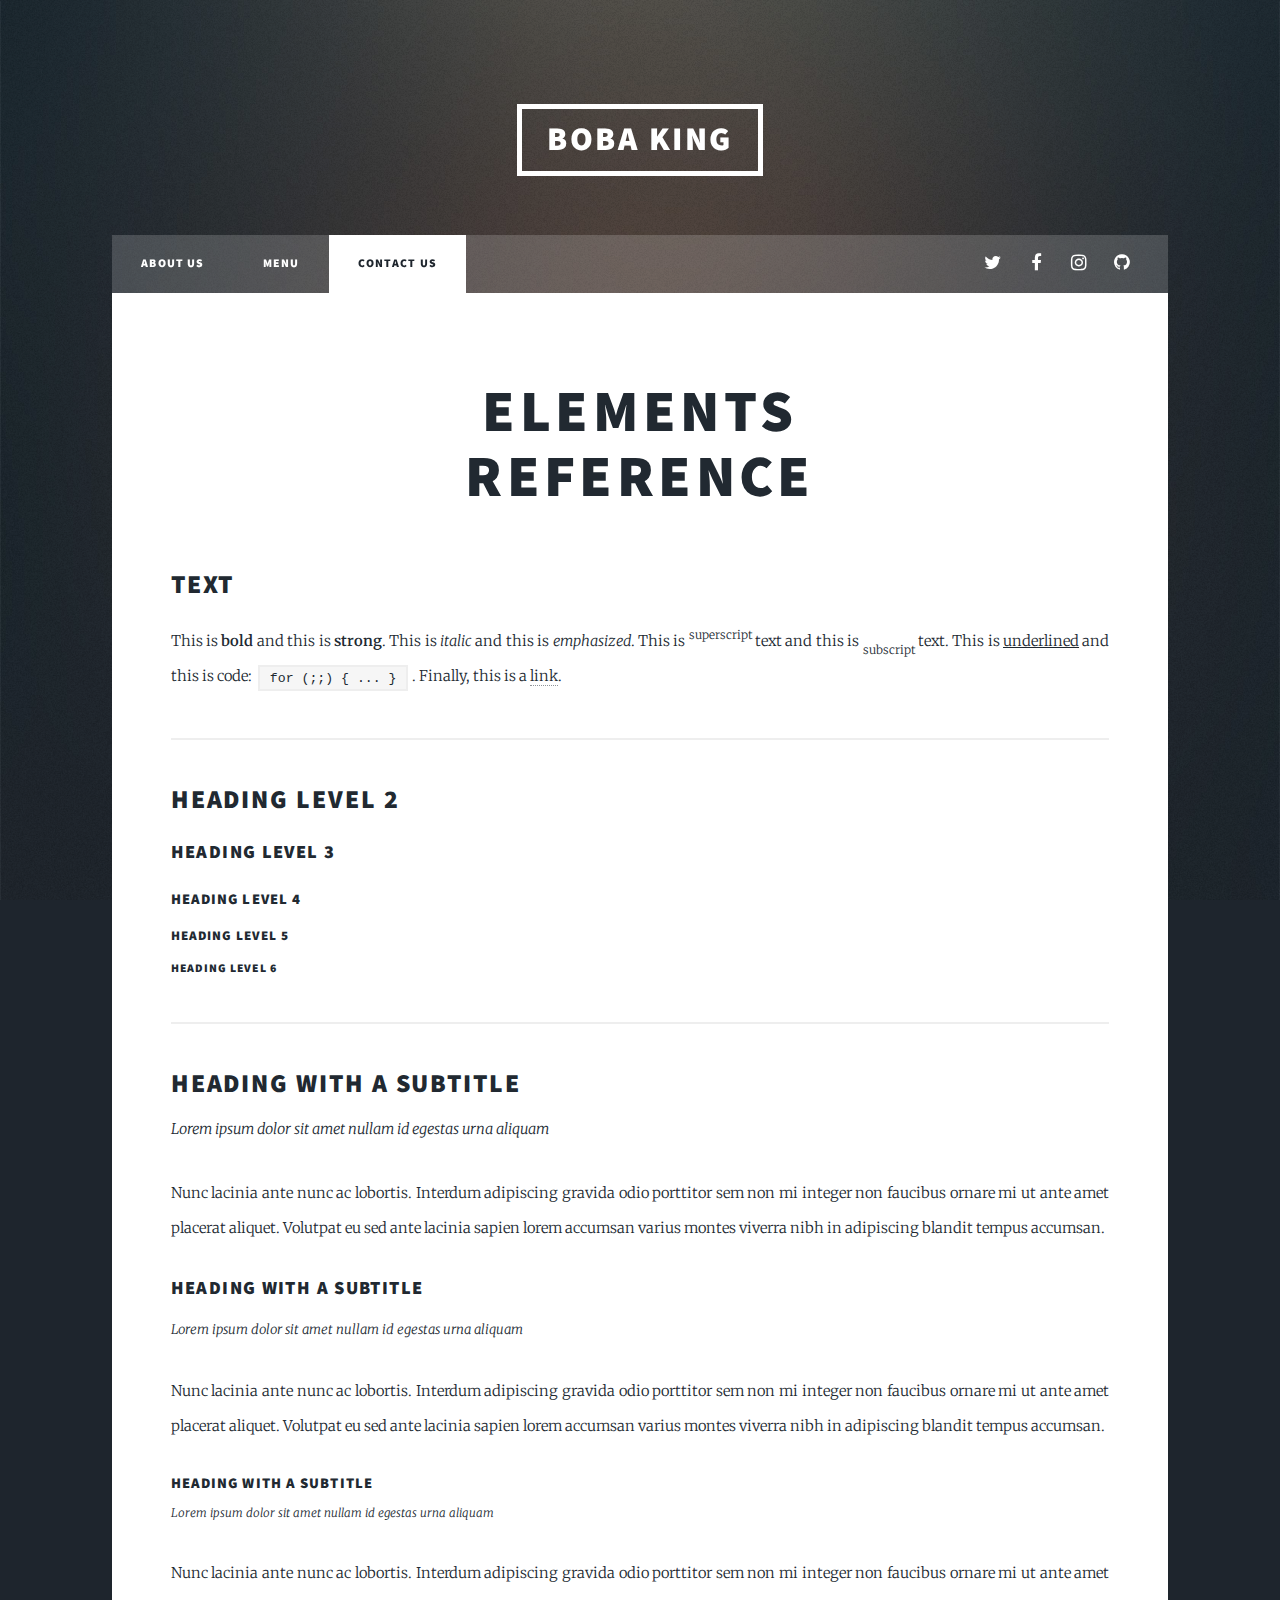
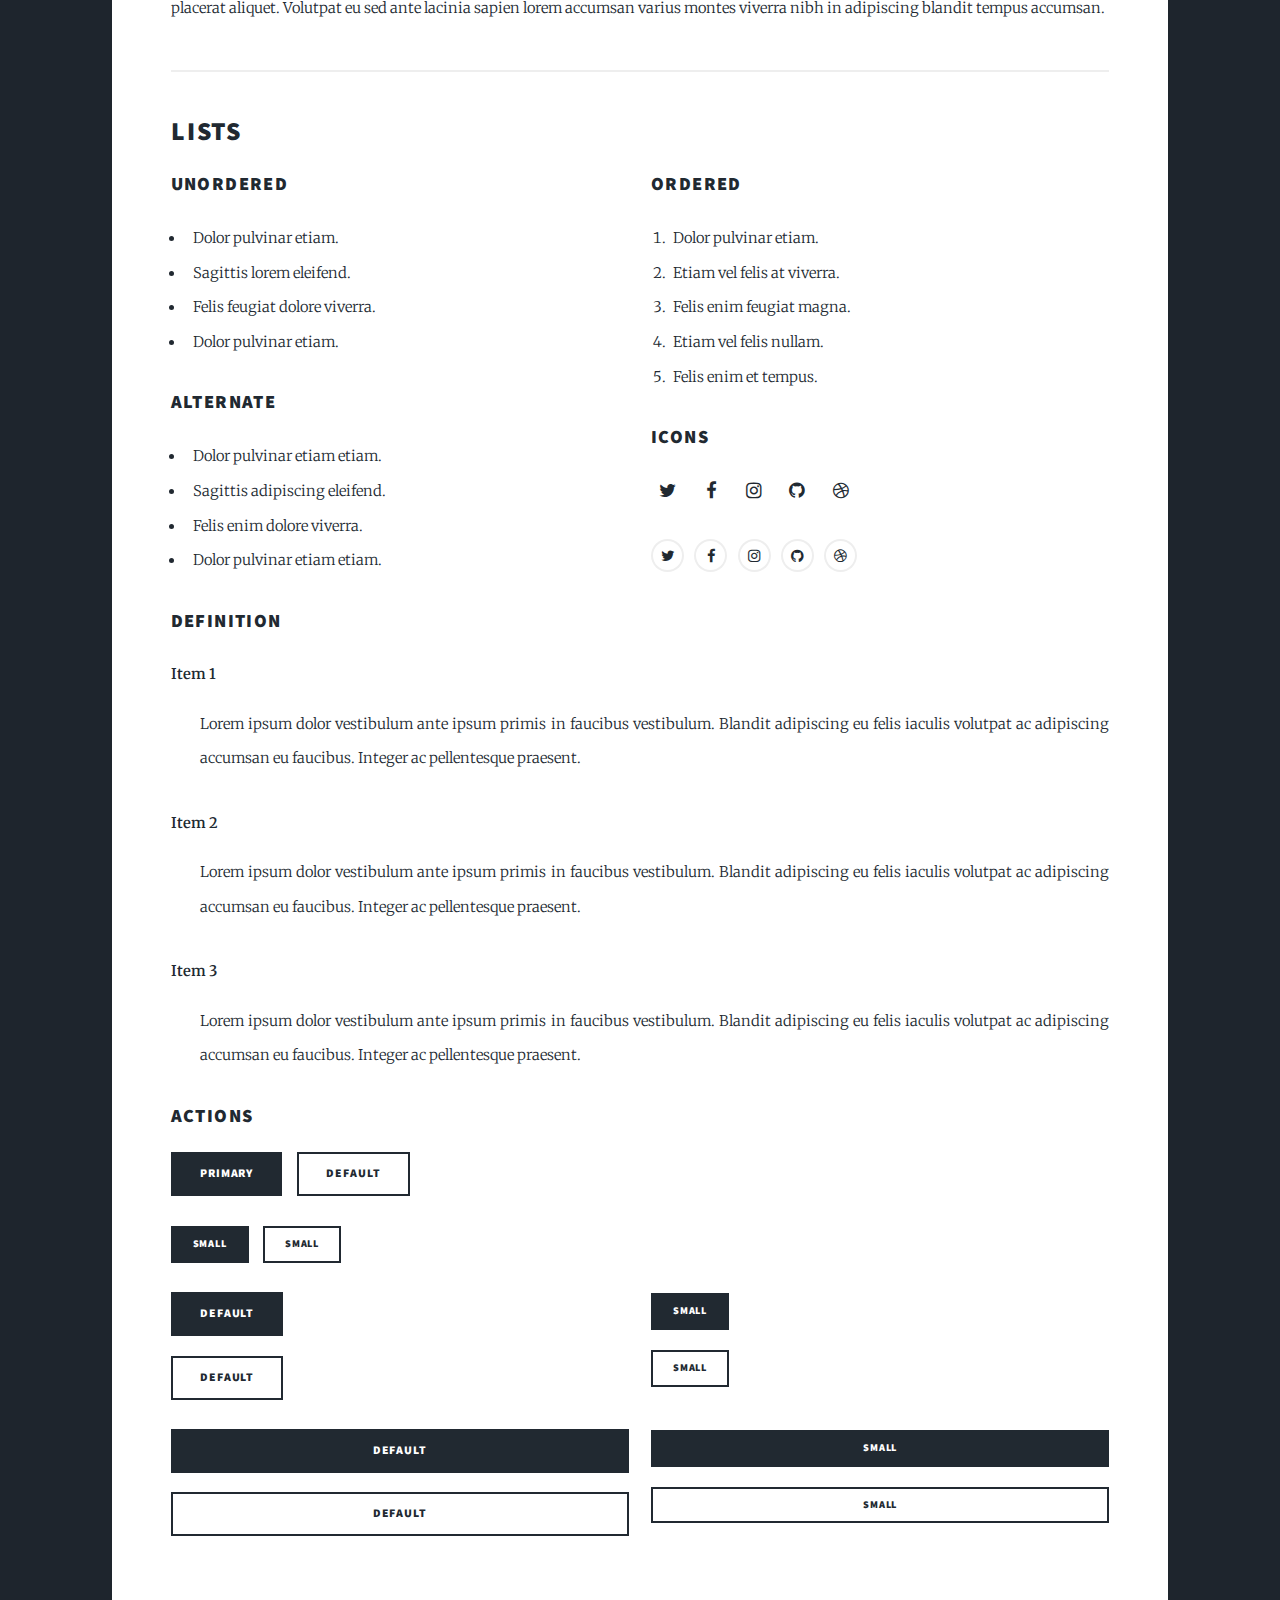
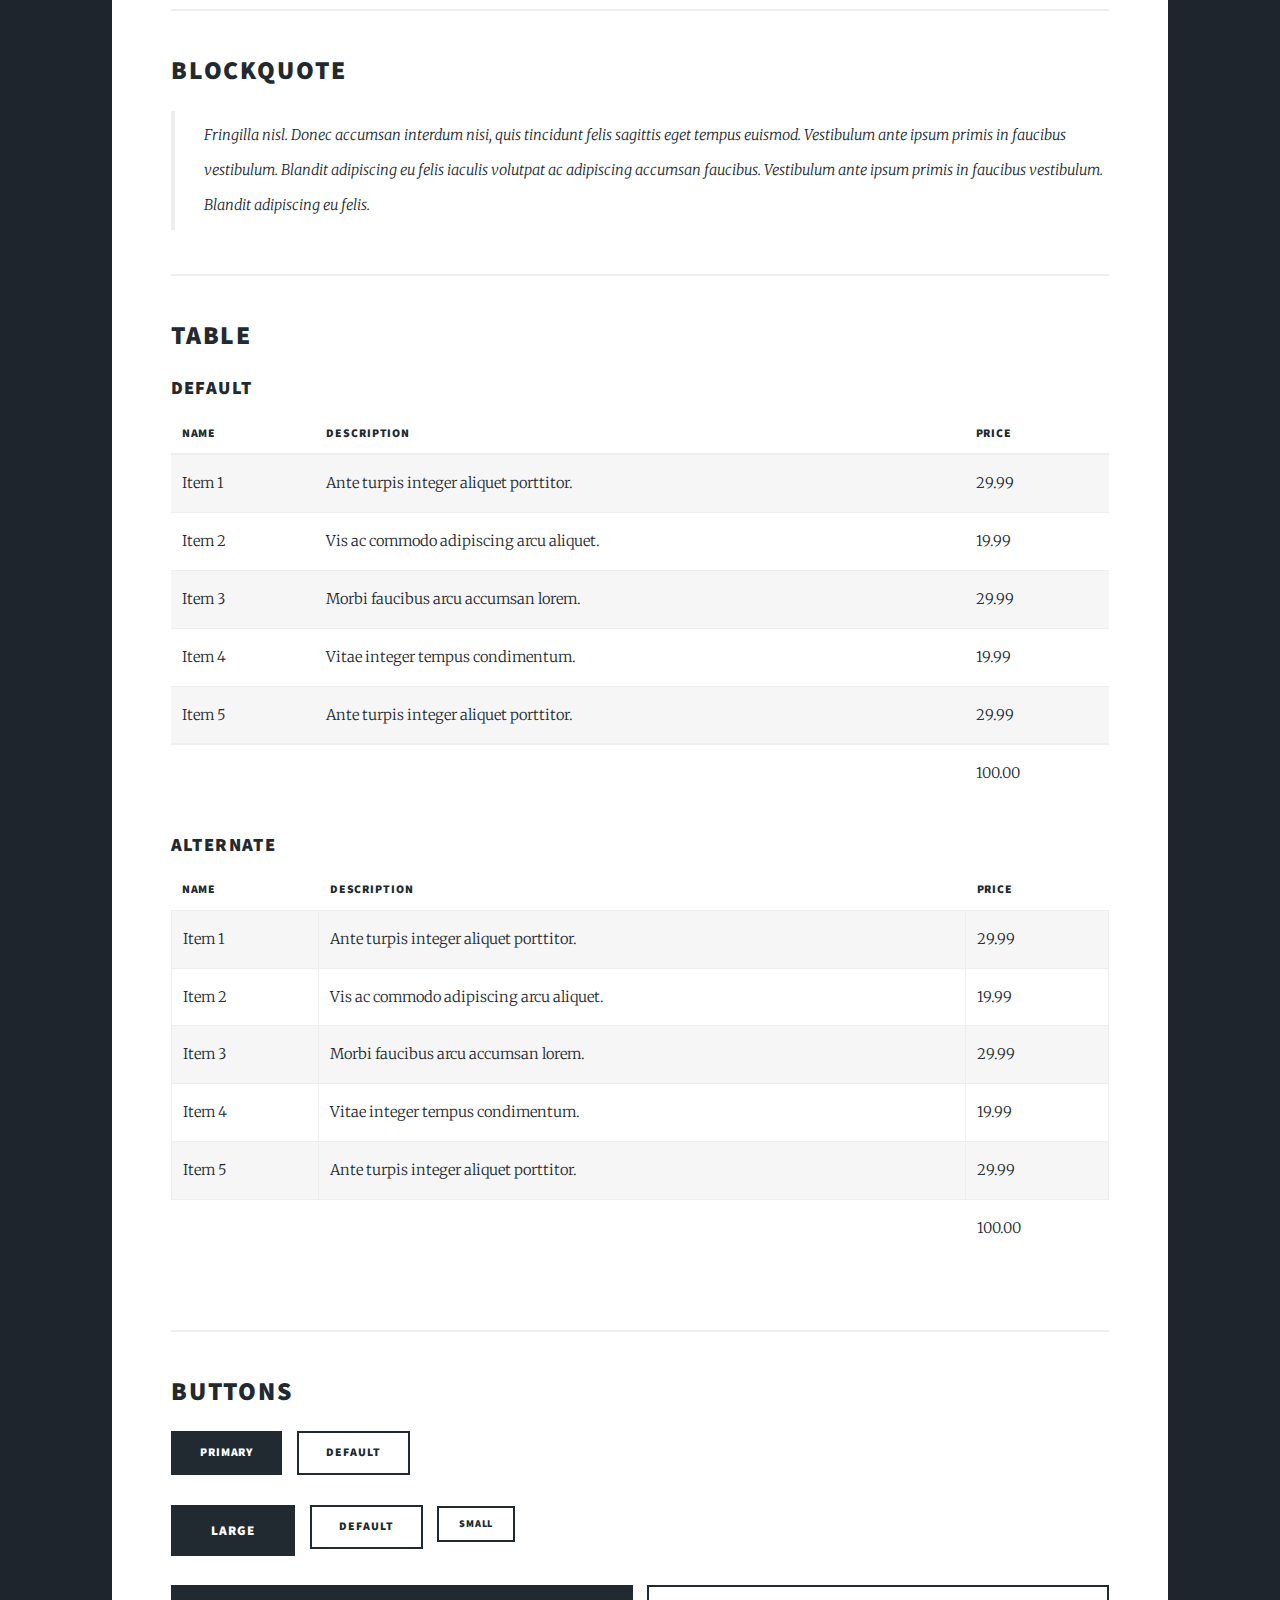
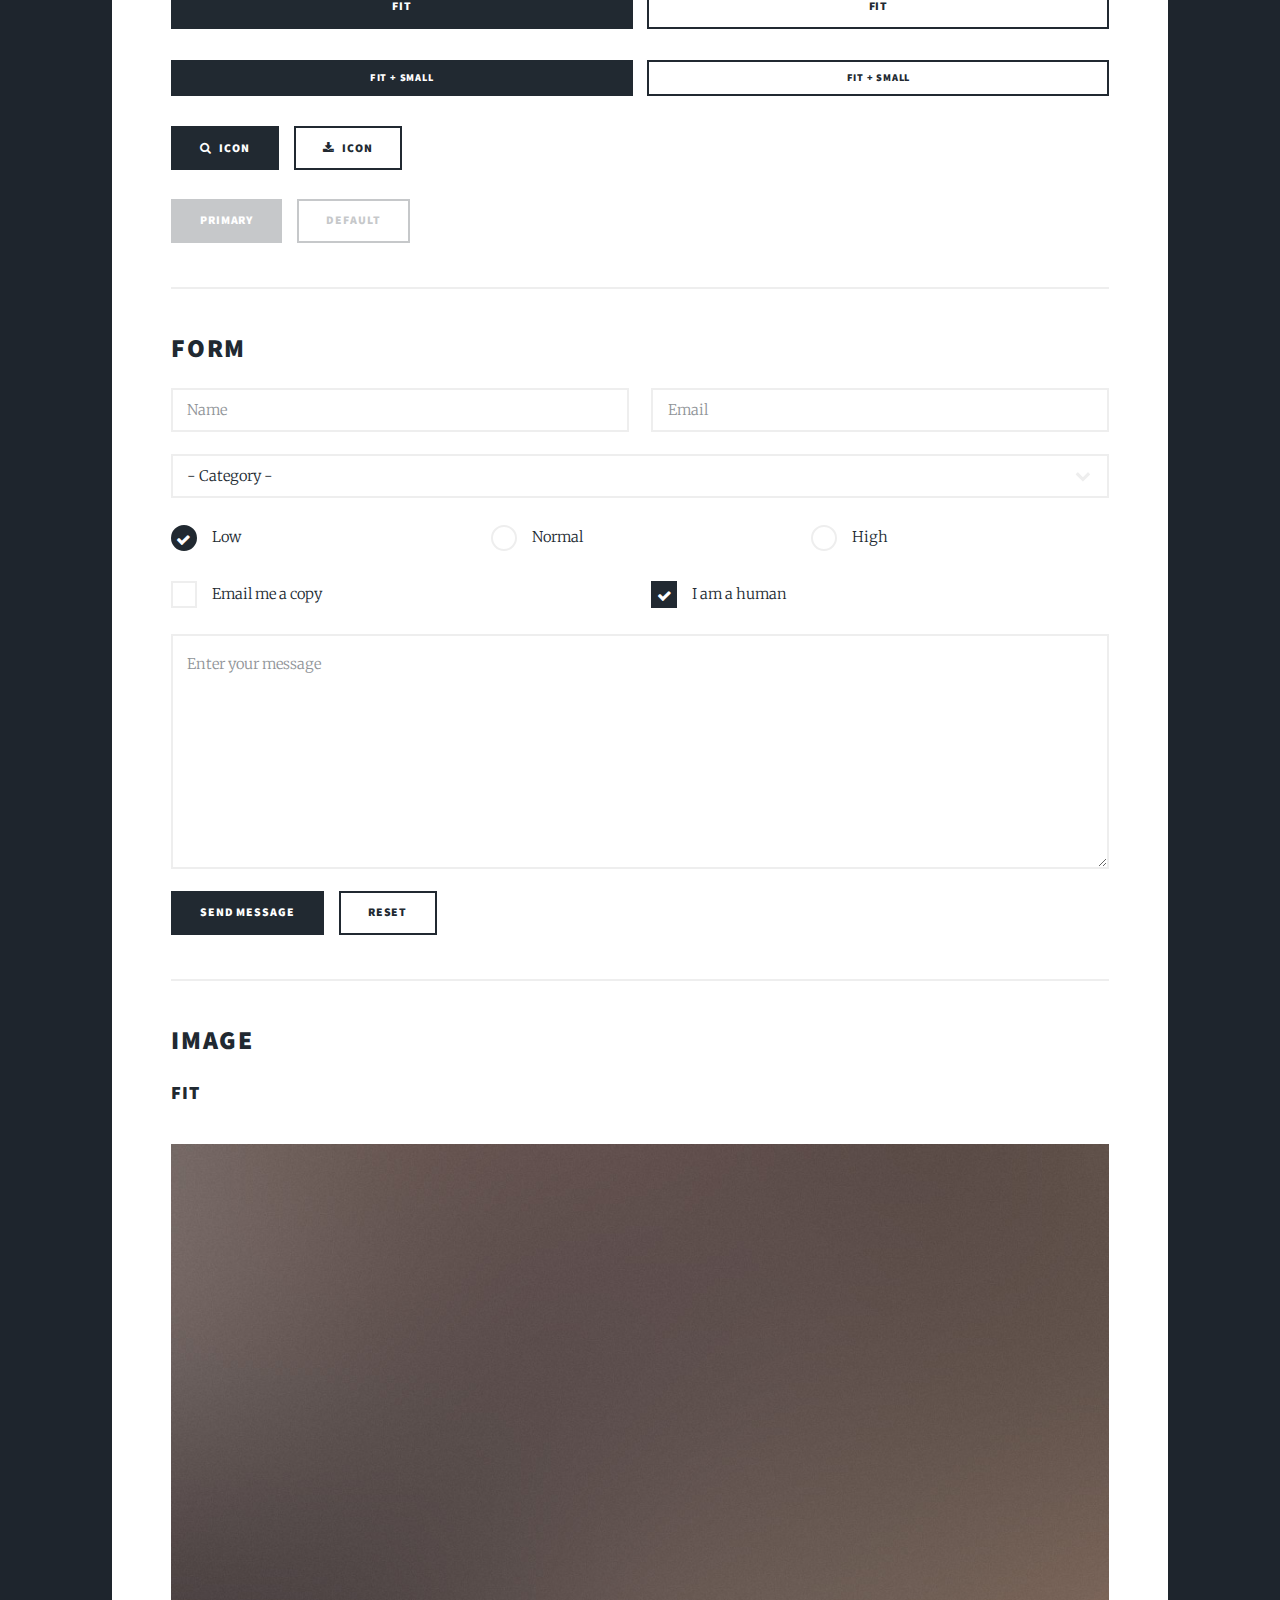
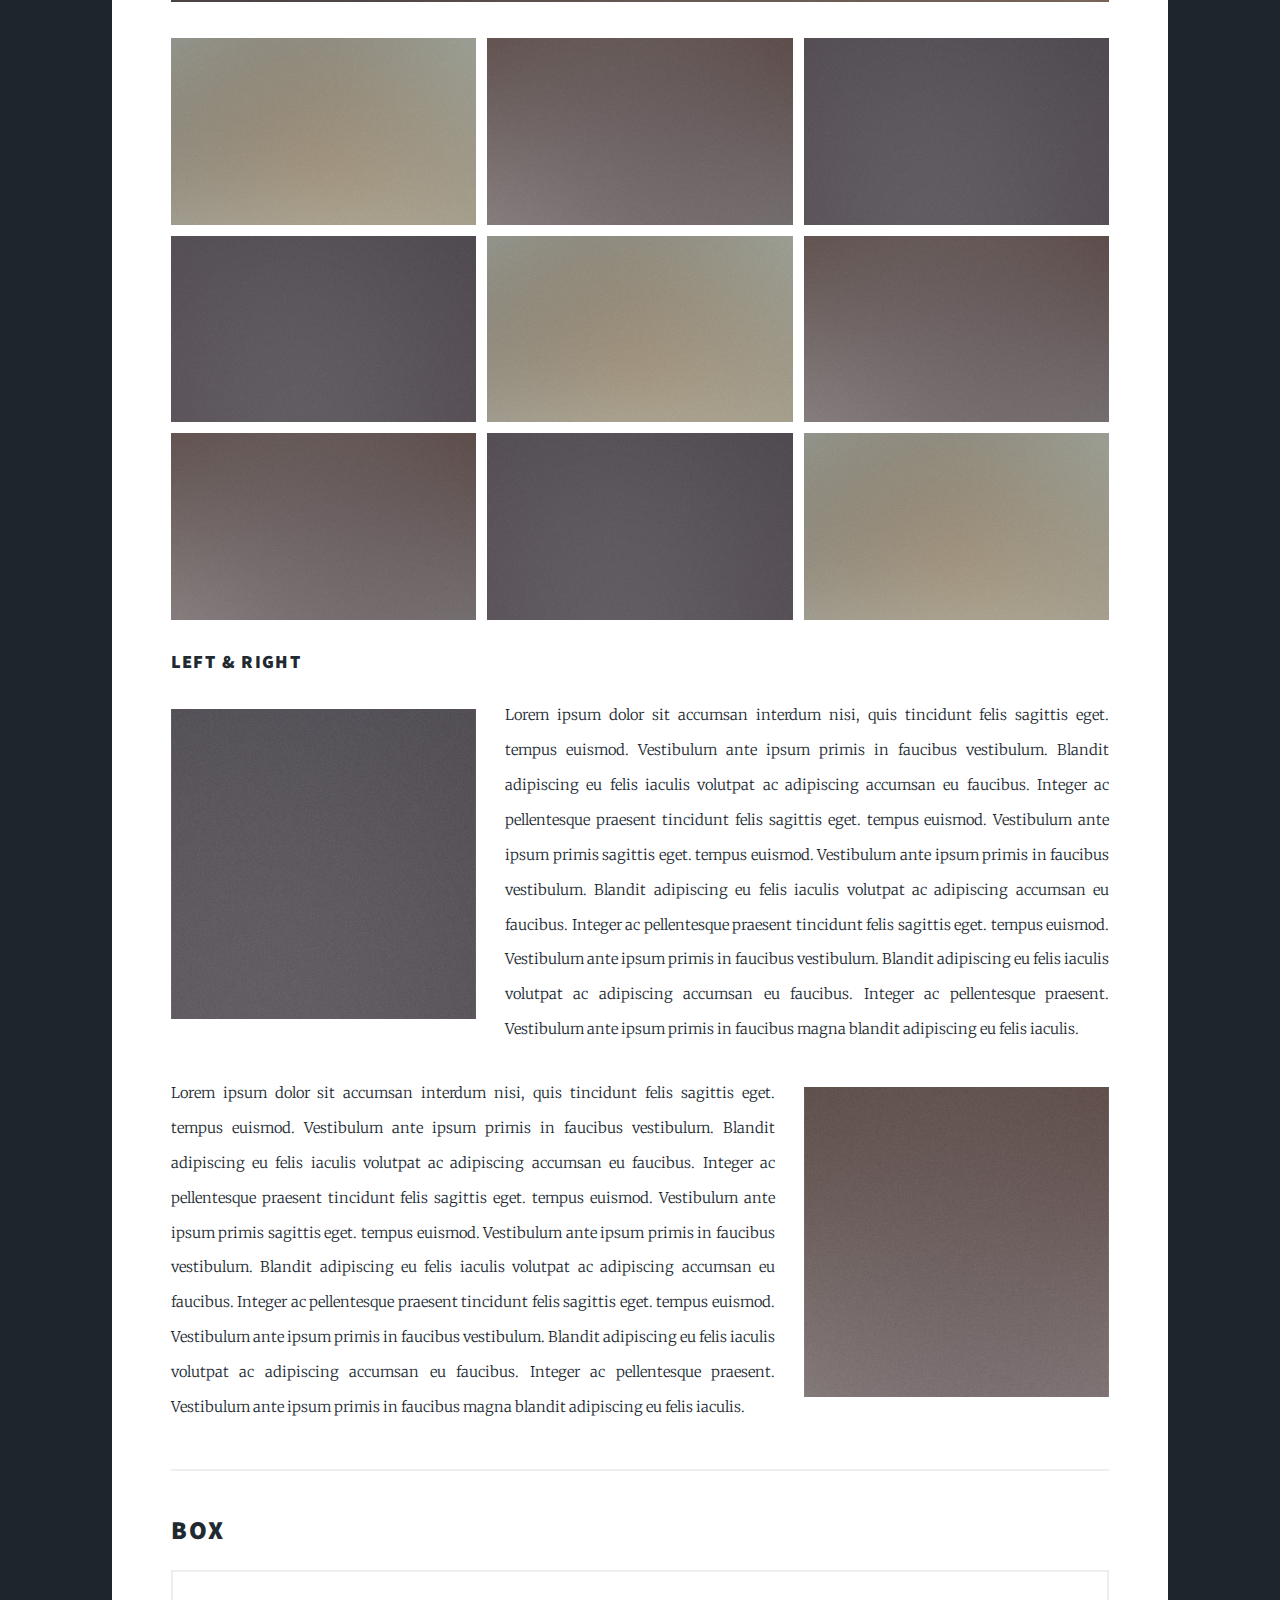
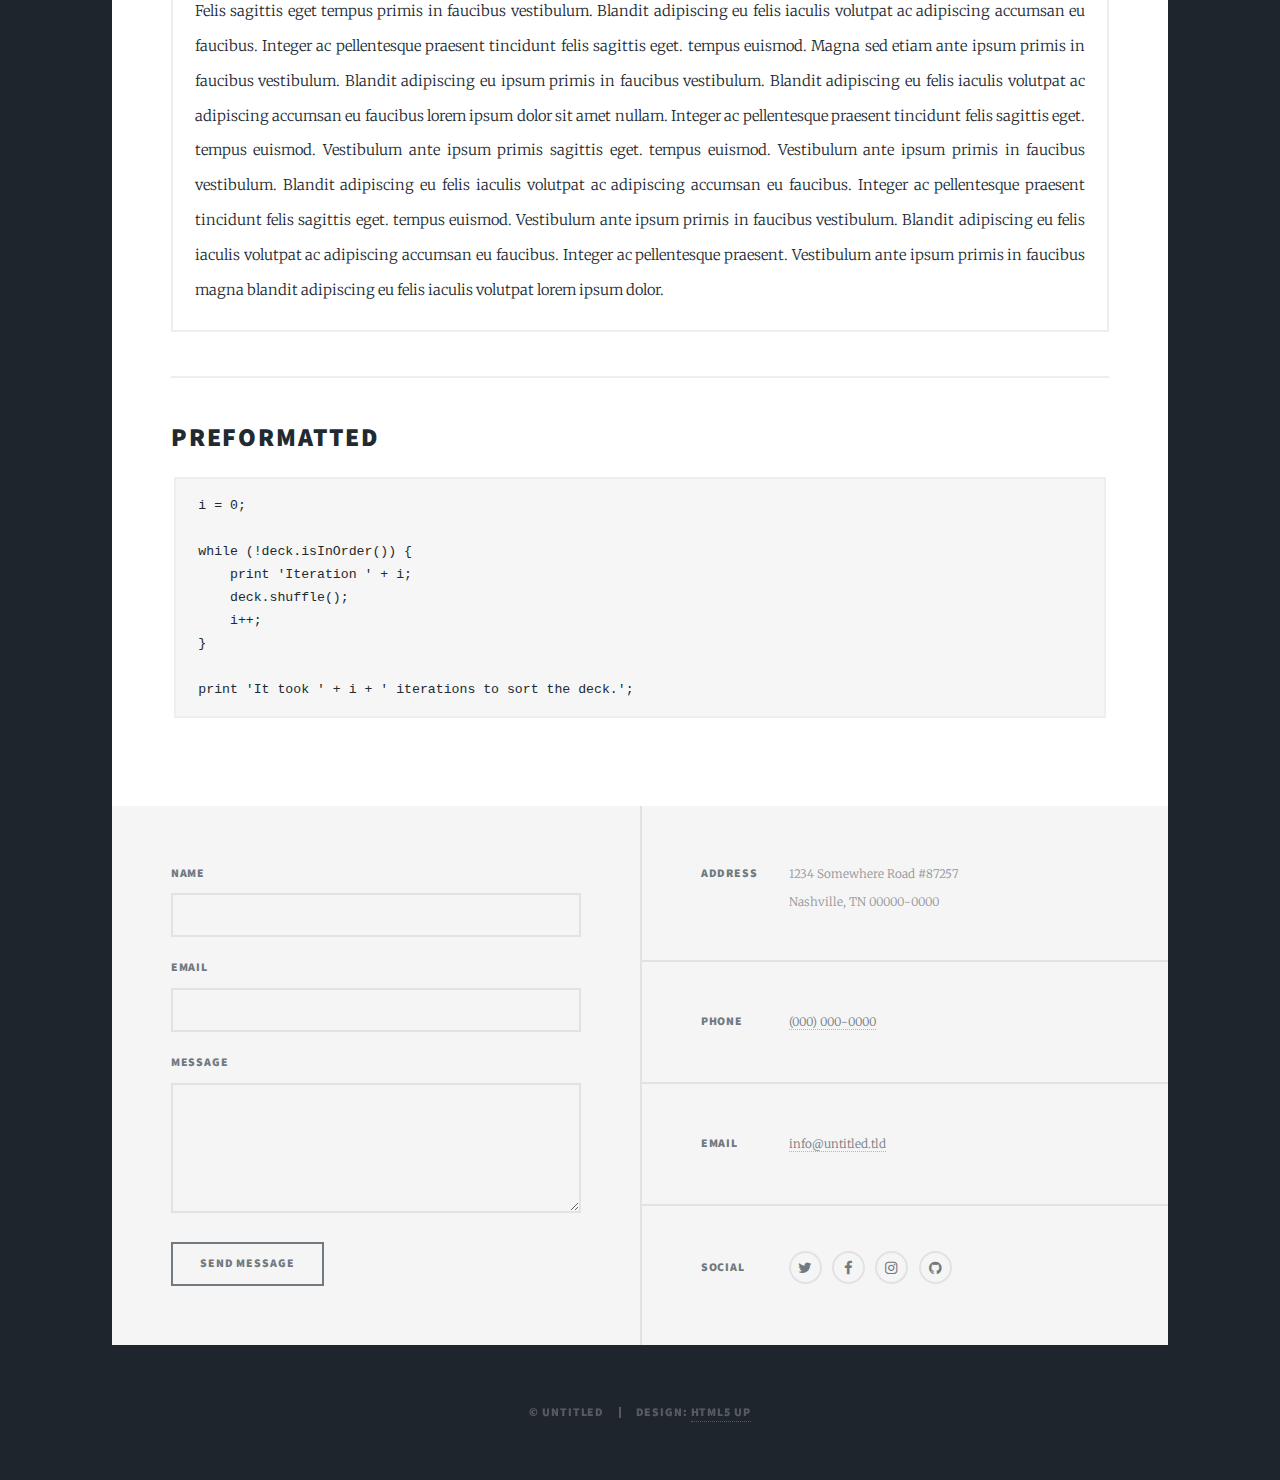
==== commit bb77c1bd: "Update" ====
--- a/elements.html
+++ b/elements.html
@@ -6,7 +6,7 @@
 -->
 <html>
 	<head>
-		<title>Elements Reference - Massively by HTML5 UP</title>
+		<title>Boba King</title>
 		<meta charset="utf-8" />
 		<meta name="viewport" content="width=device-width, initial-scale=1, user-scalable=no" />
 		<link rel="stylesheet" href="assets/css/main.css" />
@@ -19,15 +19,15 @@
 
 				<!-- Header -->
 					<header id="header">
-						<a href="index.html" class="logo">Massively</a>
+						<a href="index.html" class="logo">Boba King</a>
 					</header>
 
 				<!-- Nav -->
 					<nav id="nav">
 						<ul class="links">
-							<li><a href="index.html">This is Massively</a></li>
-							<li><a href="generic.html">Generic Page</a></li>
-							<li class="active"><a href="elements.html">Elements Reference</a></li>
+							<li><a href="index.html">About Us</a></li>
+							<li><a href="generic.html">Menu</a></li>
+							<li class="active"><a href="elements.html">Contact Us</a></li>
 						</ul>
 						<ul class="icons">
 							<li><a href="#" class="icon fa-twitter"><span class="label">Twitter</span></a></li>
@@ -495,4 +495,4 @@
 			<script src="assets/js/main.js"></script>
 
 	</body>
-</html>+</html>
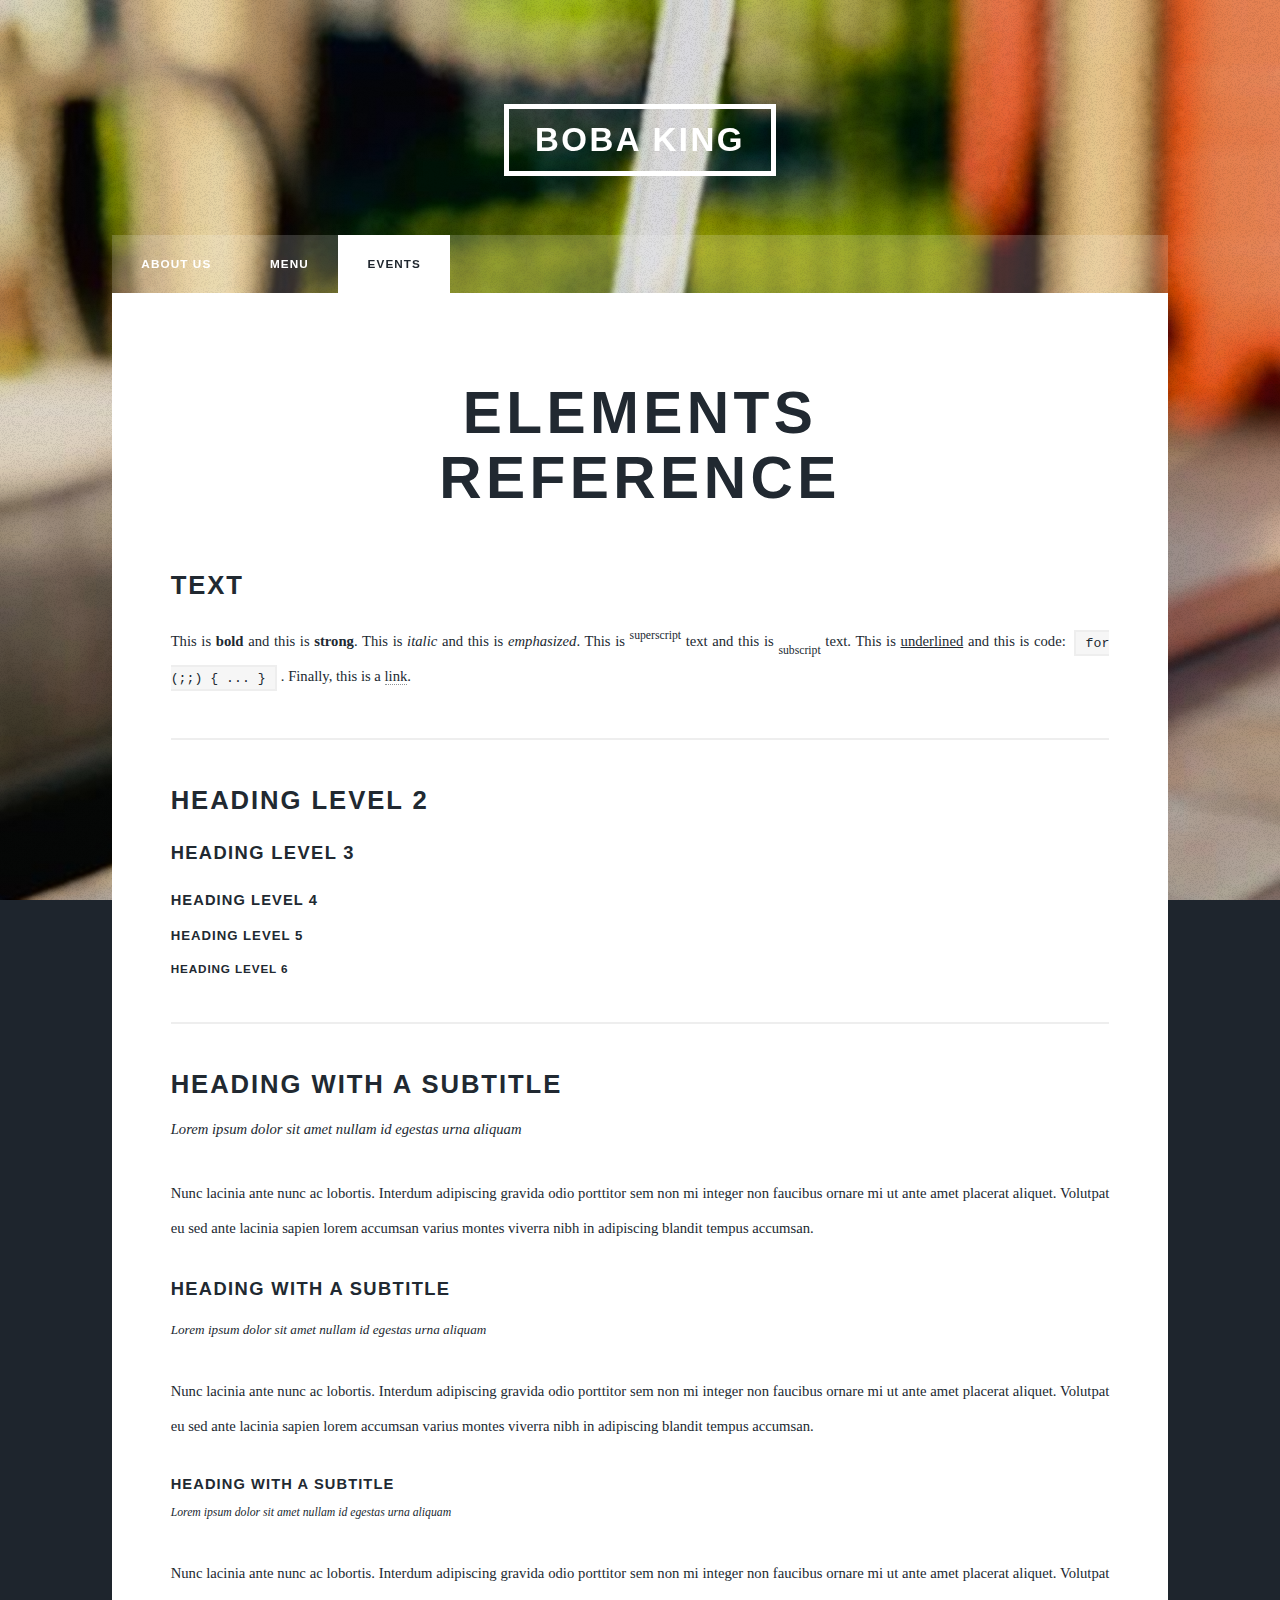
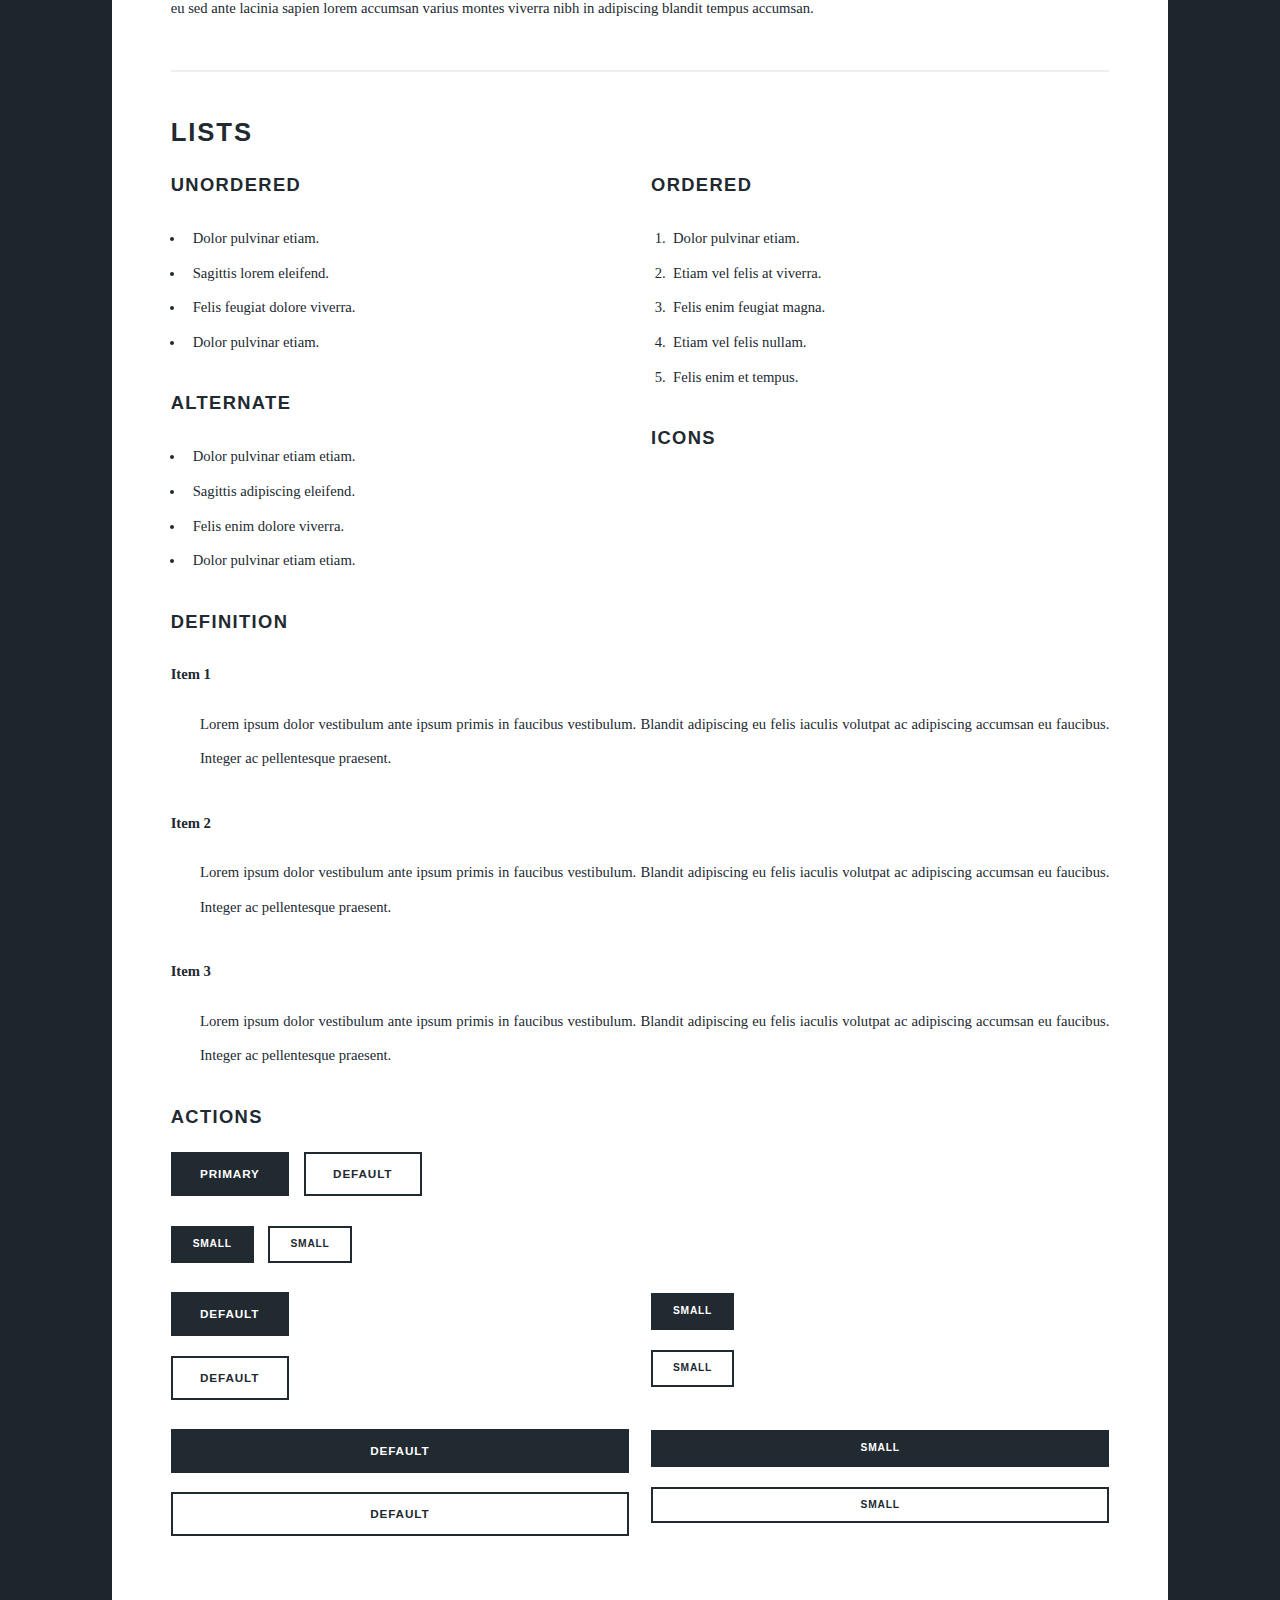
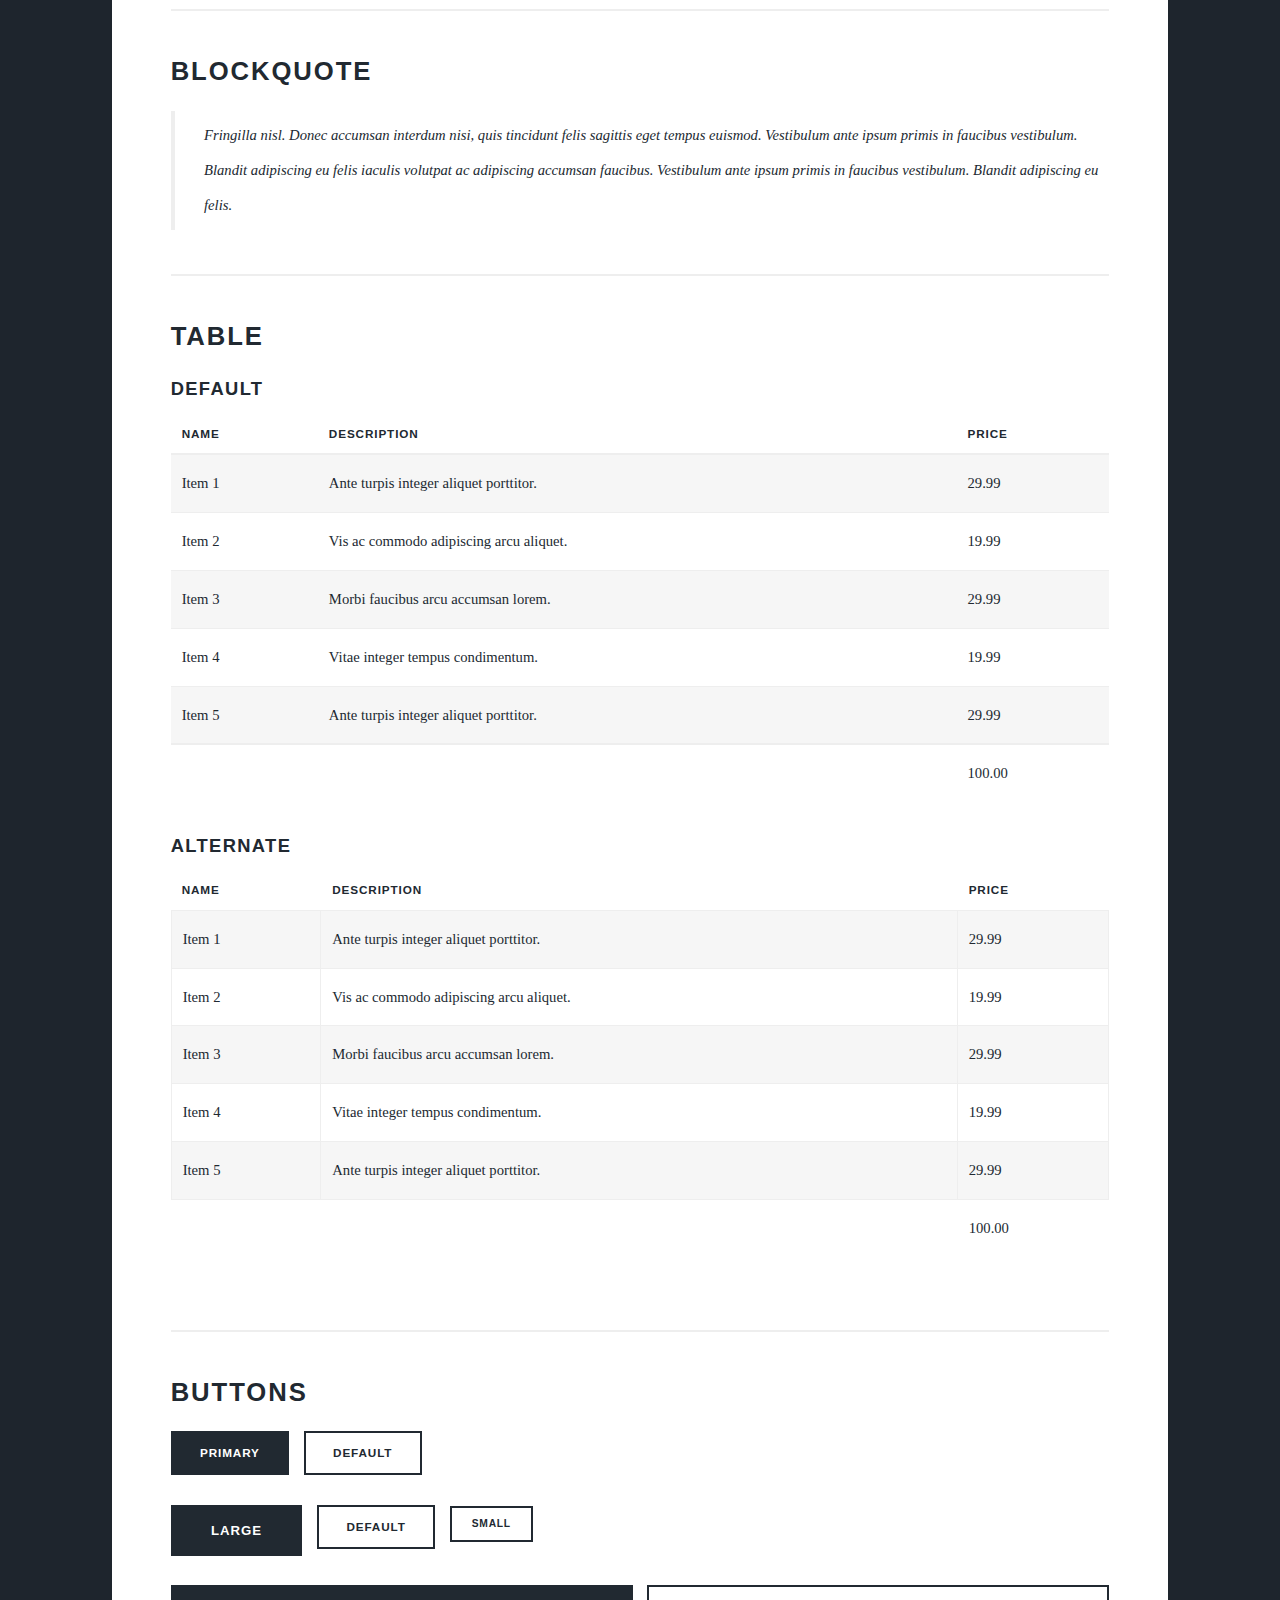
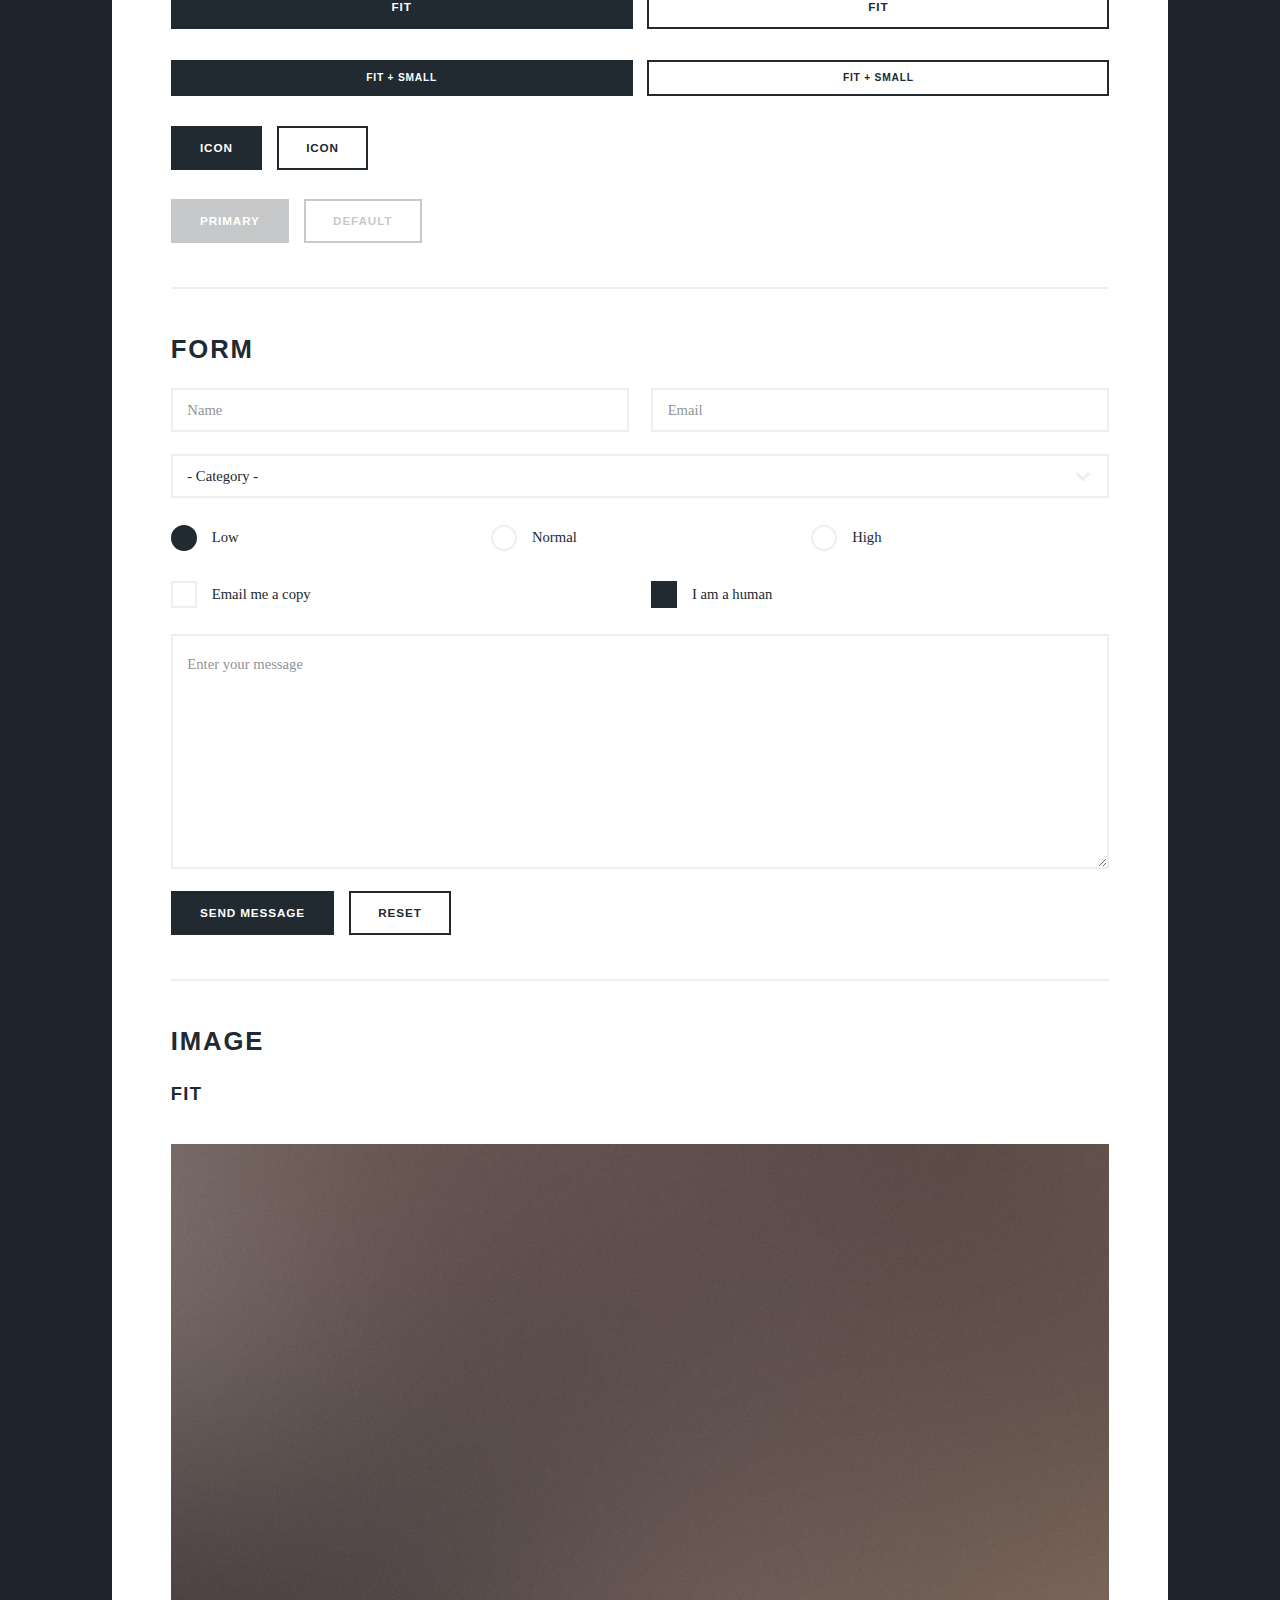
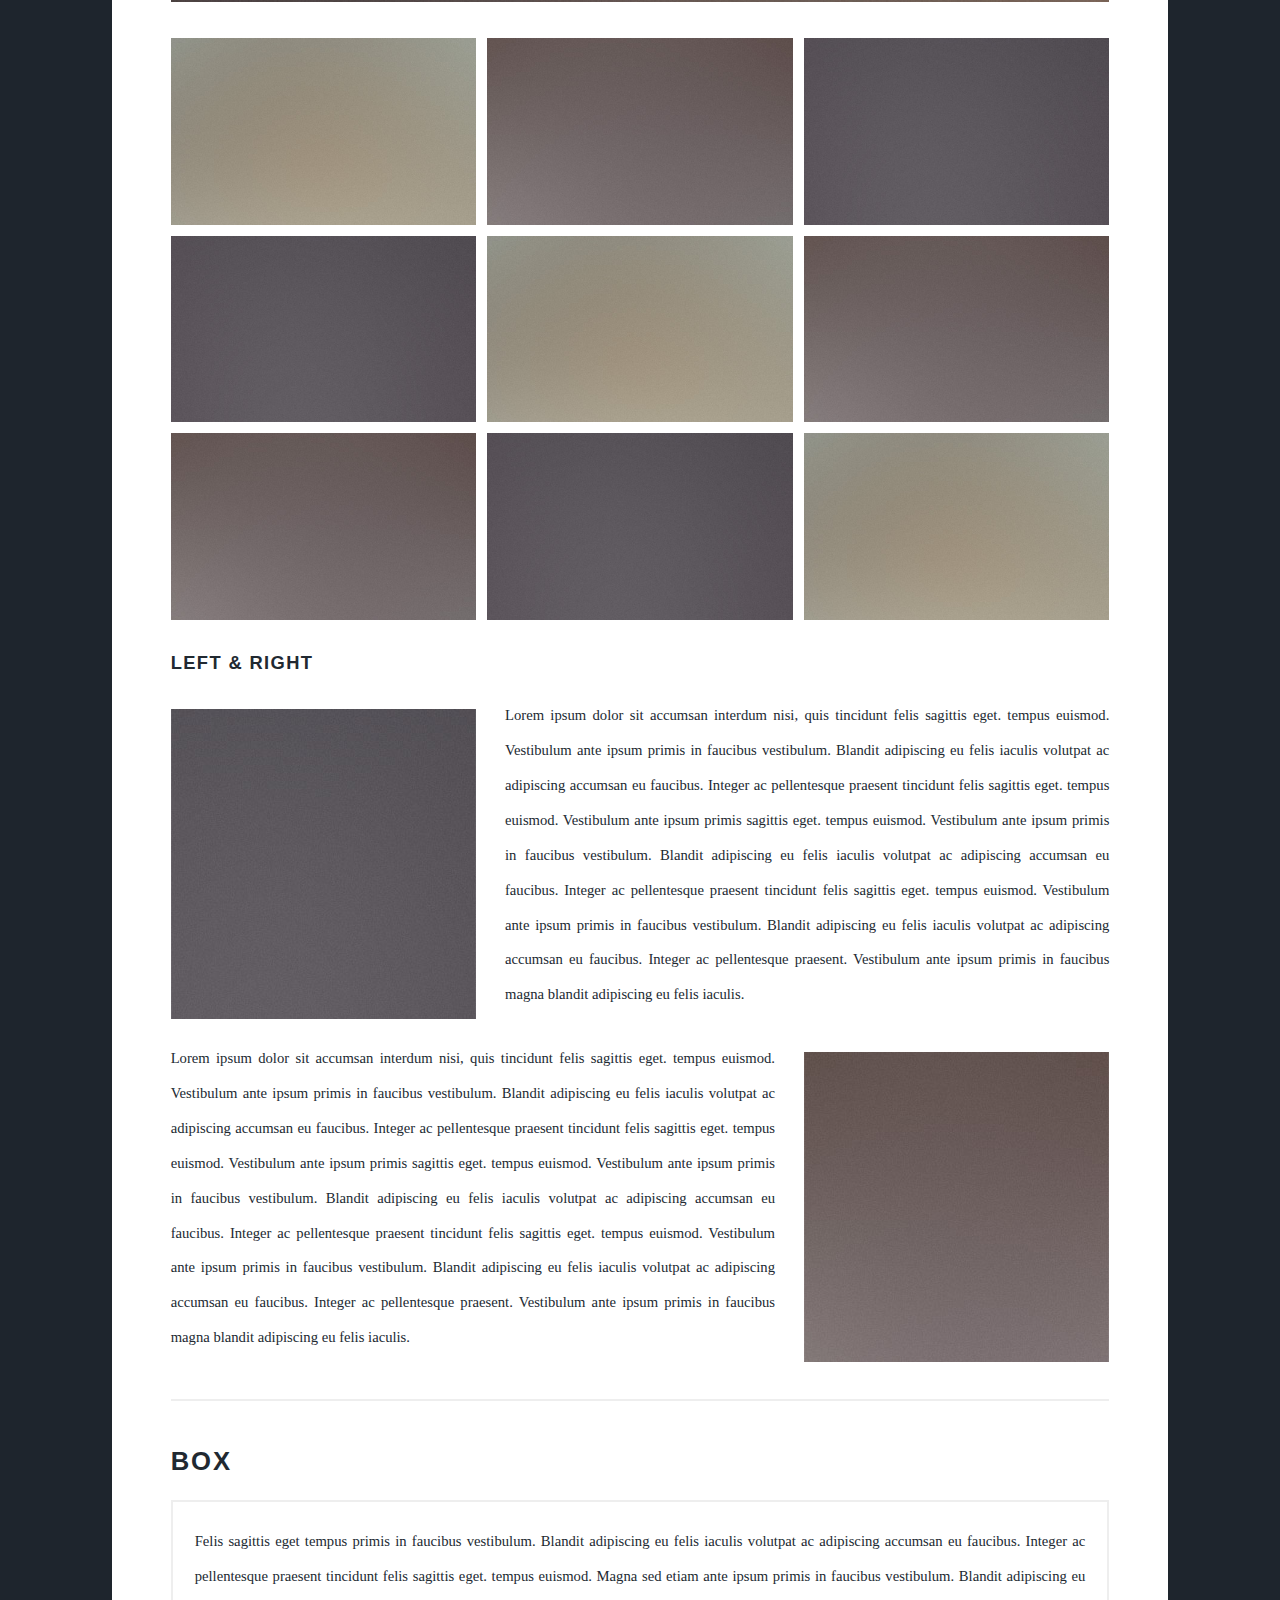
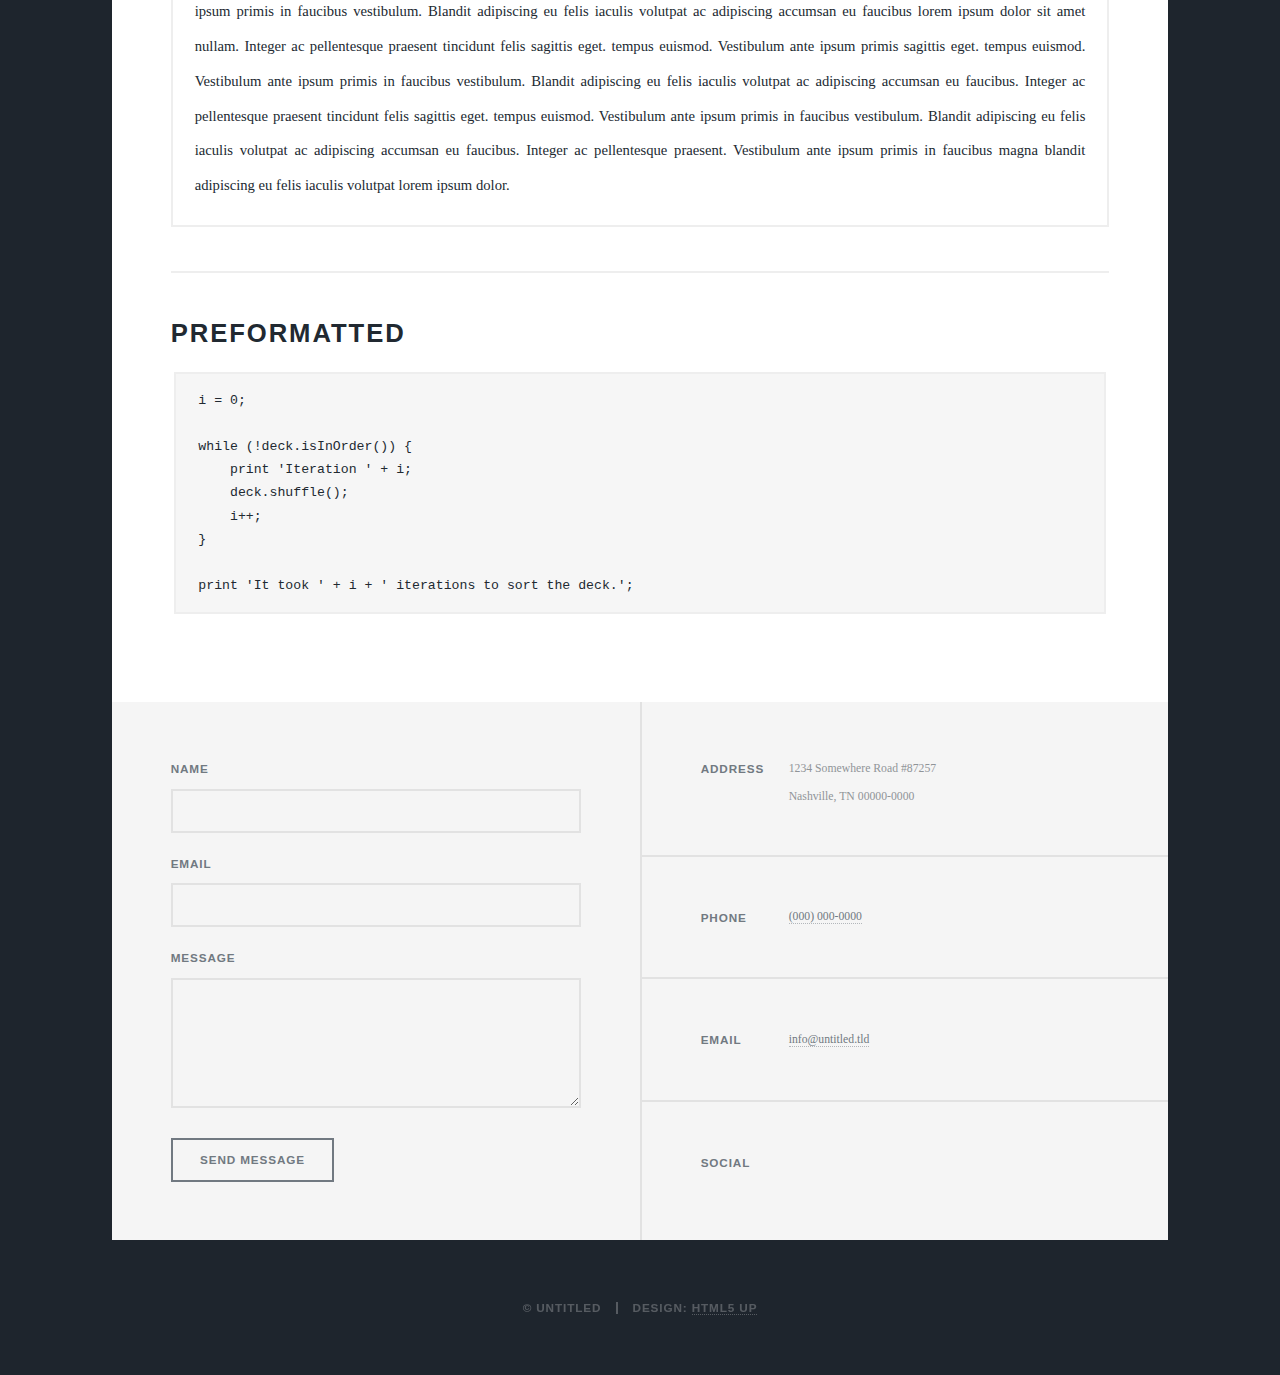
==== commit a1188f0c: "Update" ====
--- a/elements.html
+++ b/elements.html
@@ -1,9 +1,5 @@
 <!DOCTYPE HTML>
-<!--
-	Massively by HTML5 UP
-	html5up.net | @ajlkn
-	Free for personal and commercial use under the CCA 3.0 license (html5up.net/license)
--->
+
 <html>
 	<head>
 		<title>Boba King</title>
@@ -27,10 +23,10 @@
 						<ul class="links">
 							<li><a href="index.html">About Us</a></li>
 							<li><a href="generic.html">Menu</a></li>
-							<li class="active"><a href="elements.html">Contact Us</a></li>
+							<li class="active"><a href="elements.html">Events</a></li>
 						</ul>
 						<ul class="icons">
-							<li><a href="#" class="icon fa-twitter"><span class="label">Twitter</span></a></li>
+							
 							<li><a href="#" class="icon fa-facebook"><span class="label">Facebook</span></a></li>
 							<li><a href="#" class="icon fa-instagram"><span class="label">Instagram</span></a></li>
 							<li><a href="#" class="icon fa-github"><span class="label">GitHub</span></a></li>
--- a/assets/css/main.css
+++ b/assets/css/main.css
@@ -1,12 +1,3 @@
-@import url(font-awesome.min.css);
-@import url("https://fonts.googleapis.com/css?family=Merriweather:300,700,300italic,700italic|Source+Sans+Pro:900");
-
-/*
-	Massively by HTML5 UP
-	html5up.net | @ajlkn
-	Free for personal and commercial use under the CCA 3.0 license (html5up.net/license)
-*/
-
 html, body, div, span, applet, object,
 iframe, h1, h2, h3, h4, h5, h6, p, blockquote,
 pre, a, abbr, acronym, address, big, cite,
@@ -3207,7 +3198,7 @@
 			width: 100%;
 			height: 100%;
 			background-color: #212931;
-			background-image: url("../../images/overlay.png"), linear-gradient(0deg, rgba(0, 0, 0, 0.1), rgba(0, 0, 0, 0.1)), url("../../images/bg.jpg");
+			background-image: url("../../images/overlay.png"), linear-gradient(0deg, rgba(0, 0, 0, 0.1), rgba(0, 0, 0, 0.1)), url("../../images/cup.jpg");
 			background-size: auto,								auto,														100% auto;
 			background-position: center,								center,														top center;
 			background-repeat: repeat,								no-repeat,													no-repeat;
@@ -3826,7 +3817,7 @@
 			}
 
 			#main > .posts > * {
-				width: 50%;
+				width: 100%;
 			}
 
 			#main > .posts > * {
@@ -3857,7 +3848,7 @@
 			@media screen and (max-width: 980px) {
 
 				#main > .posts > * {
-					width: 50%;
+					width: 100%;
 				}
 
 				#main > .posts > * {
@@ -4650,4 +4641,4 @@
 			visibility: visible;
 		}
 
-	}+	}
--- a/assets/css/noscript.css
+++ b/assets/css/noscript.css
@@ -1,16 +1,8 @@
-@import url(font-awesome.min.css);
 
-/*
-	Massively by HTML5 UP
-	html5up.net | @ajlkn
-	Free for personal and commercial use under the CCA 3.0 license (html5up.net/license)
-*/
-
-/* Wrapper */
 
 	#wrapper {
 		background-color: #212931;
-		background-image: url("../../images/overlay.png"), linear-gradient(0deg, rgba(0, 0, 0, 0.1), rgba(0, 0, 0, 0.1)), url("../../images/bg.jpg");
+		background-image: url("../../images/overlay.png"), linear-gradient(0deg, rgba(0, 0, 0, 0.1), rgba(0, 0, 0, 0.1)), url("../../images/cup.jpg");
 		background-size: auto,								auto,														100% auto;
 		background-position: center,								center,														top center;
 		background-repeat: repeat,								no-repeat,													no-repeat;
@@ -33,4 +25,4 @@
 			-ms-transform: none;
 			transform: none;
 			opacity: 1;
-		}+		}
